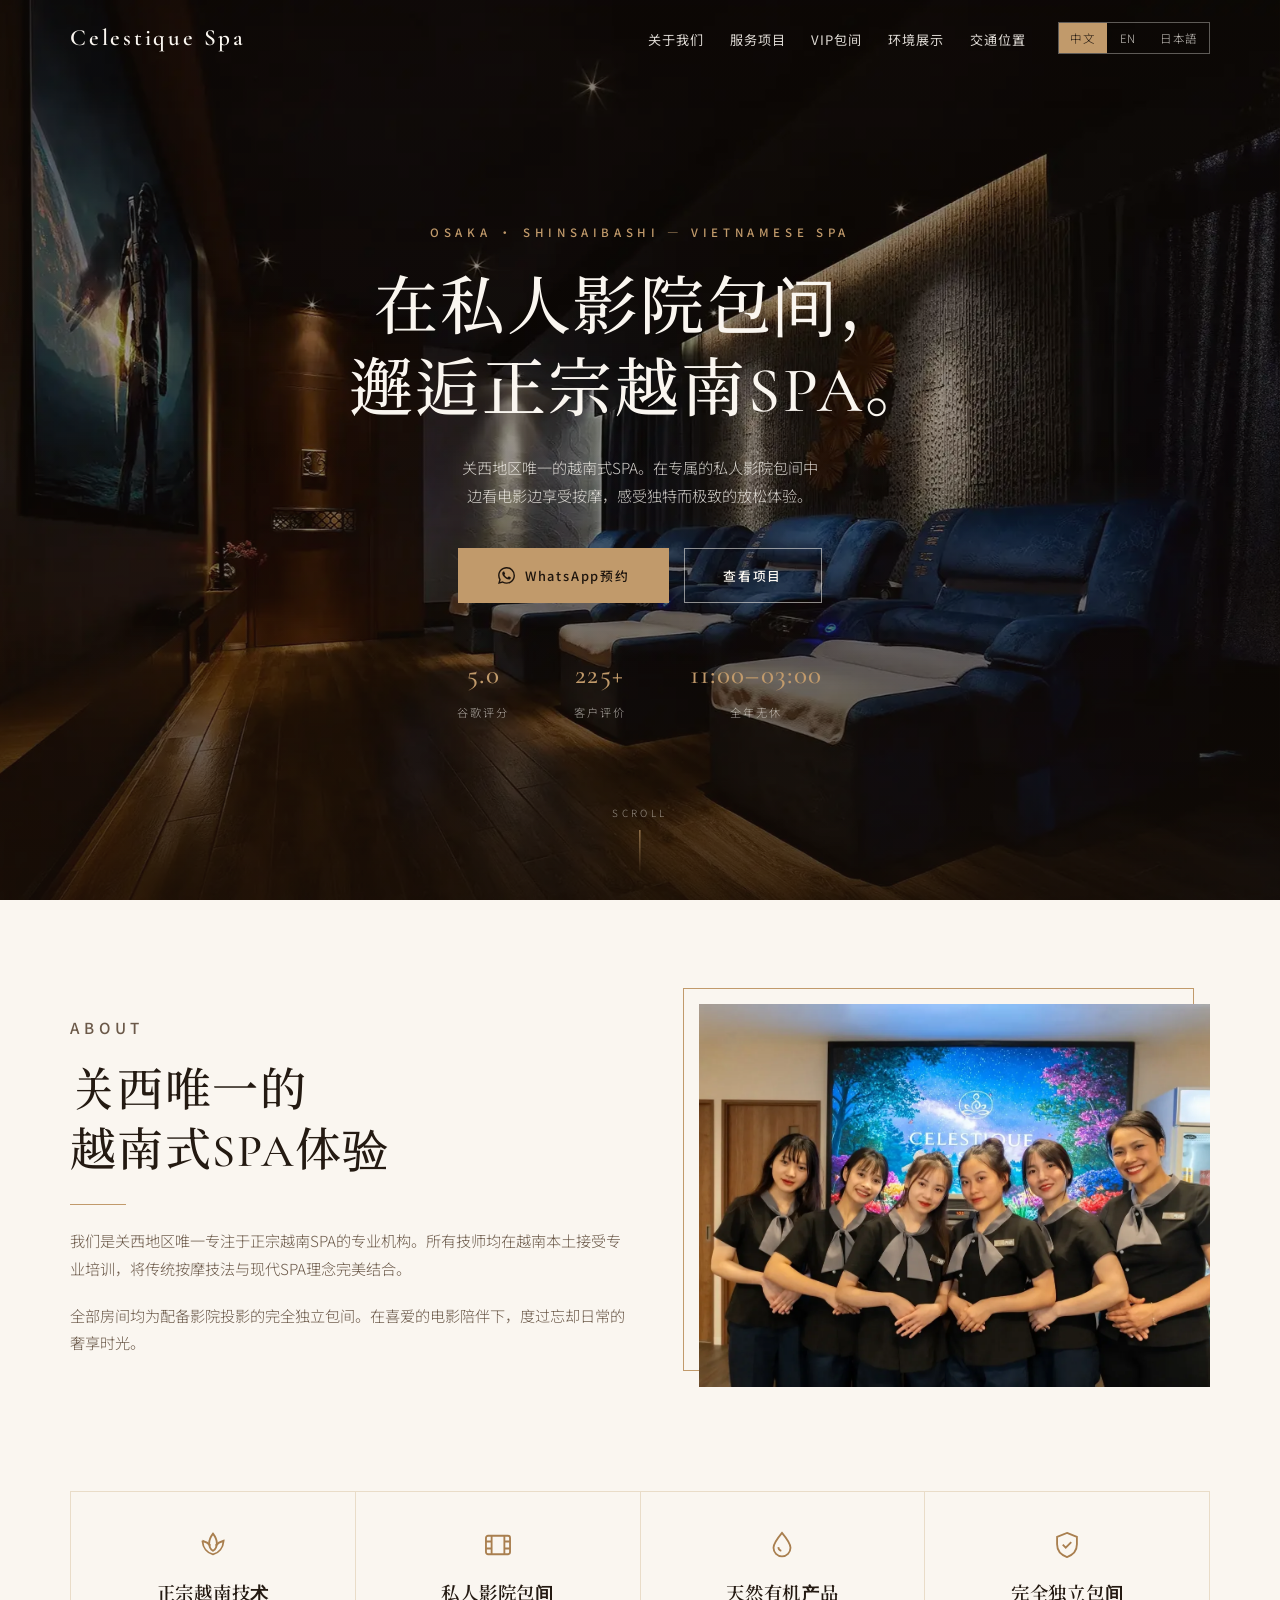
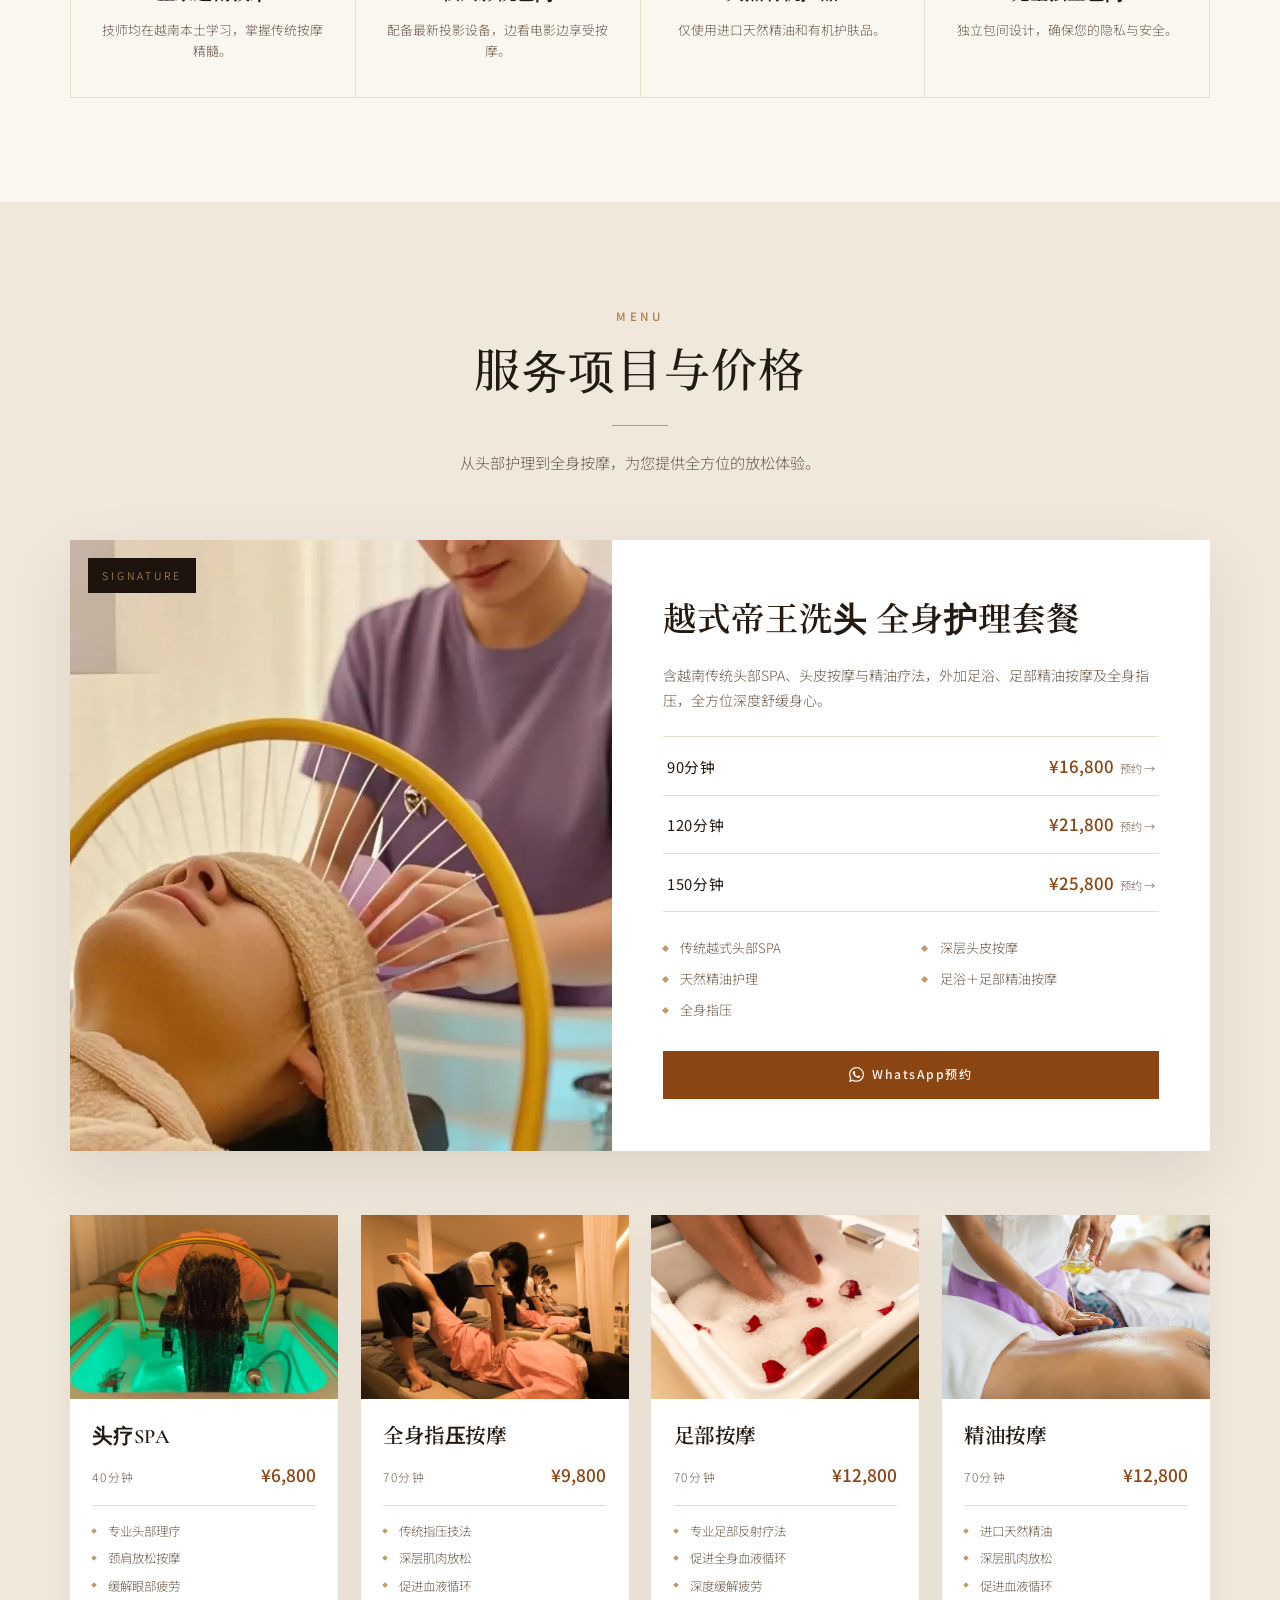
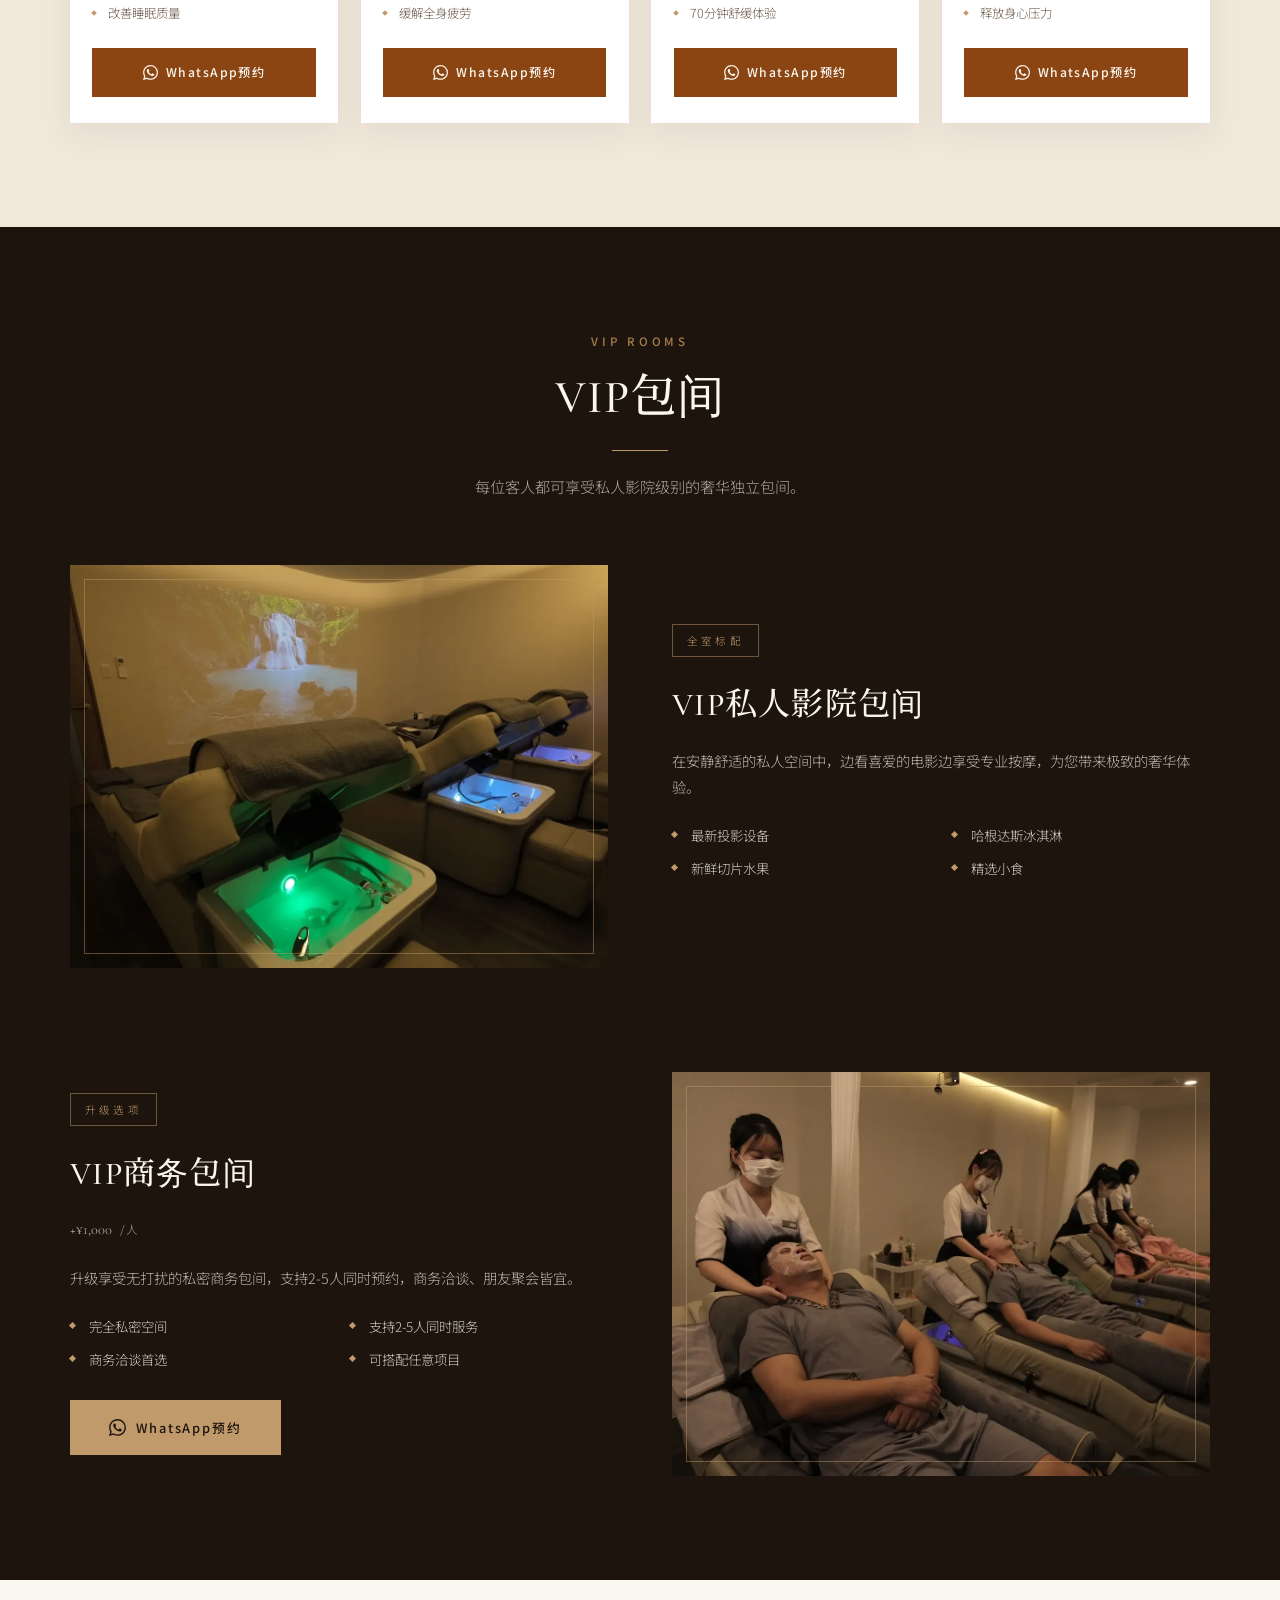
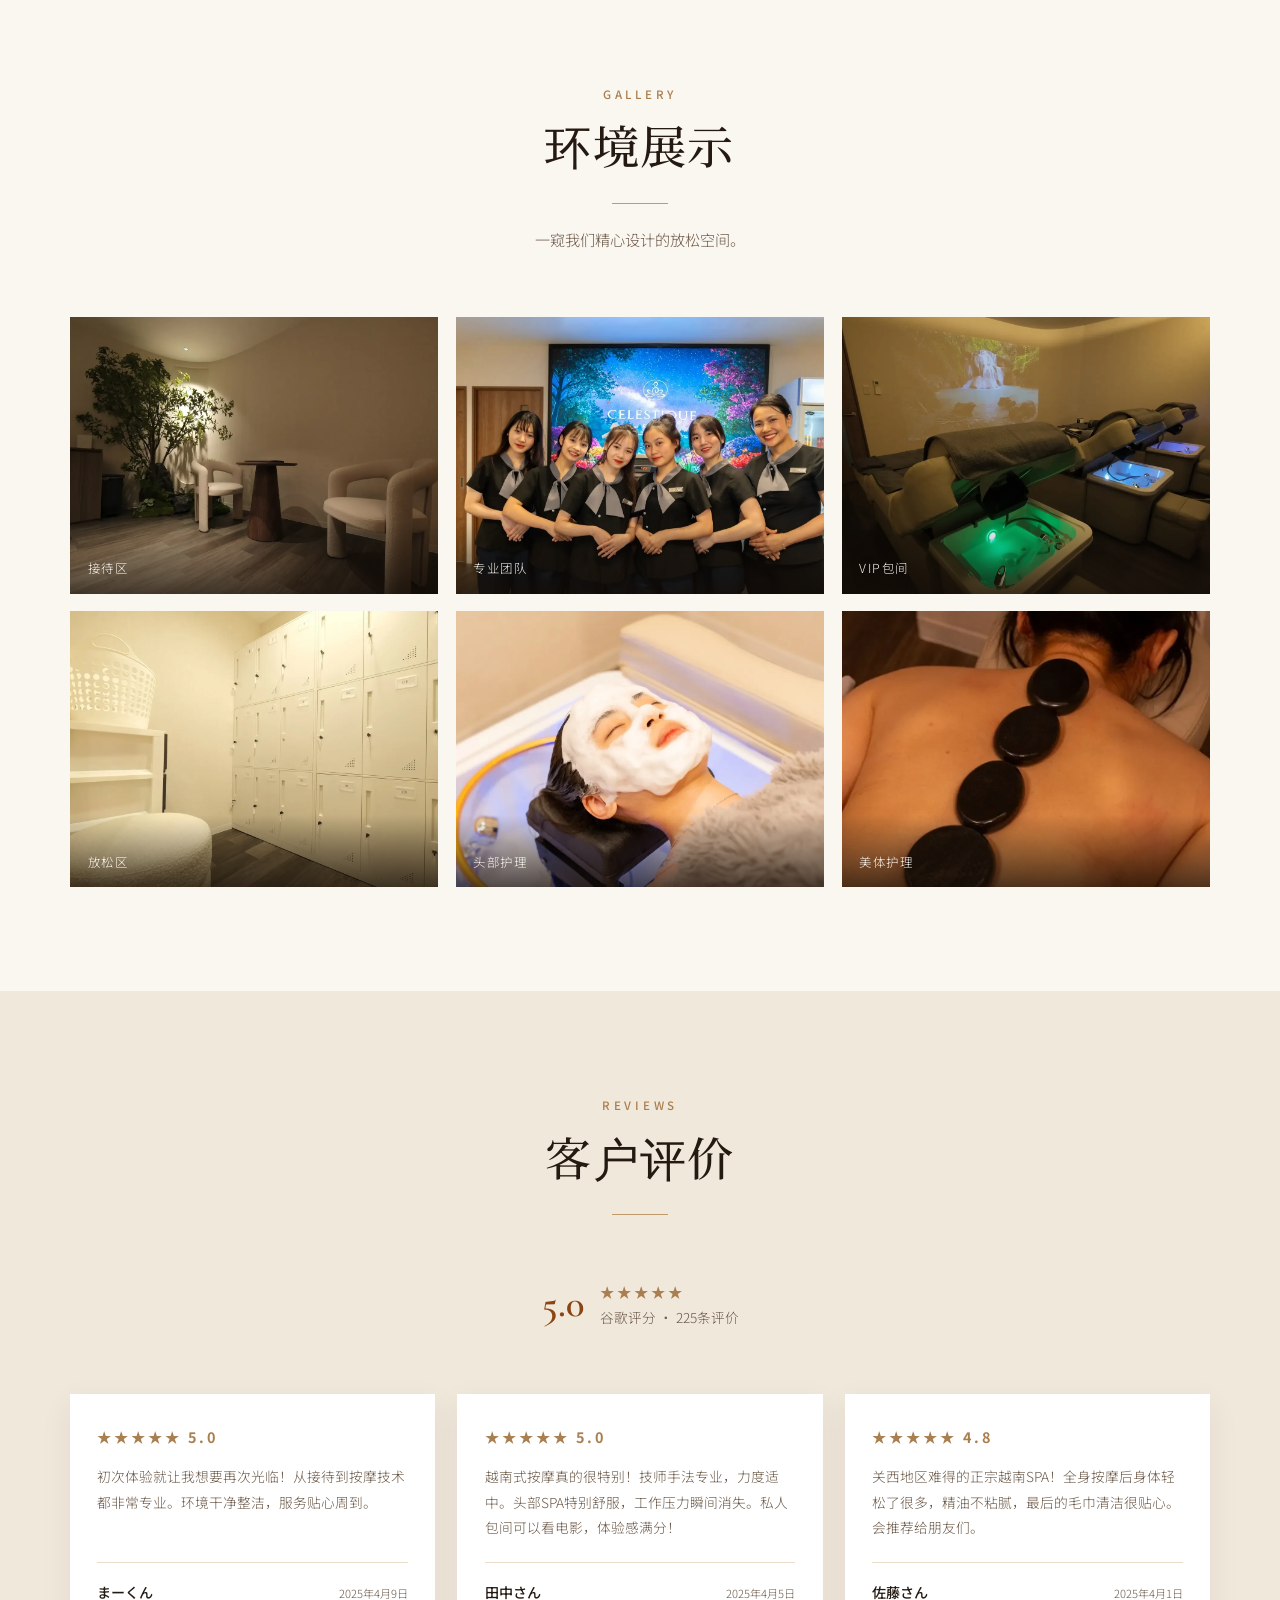
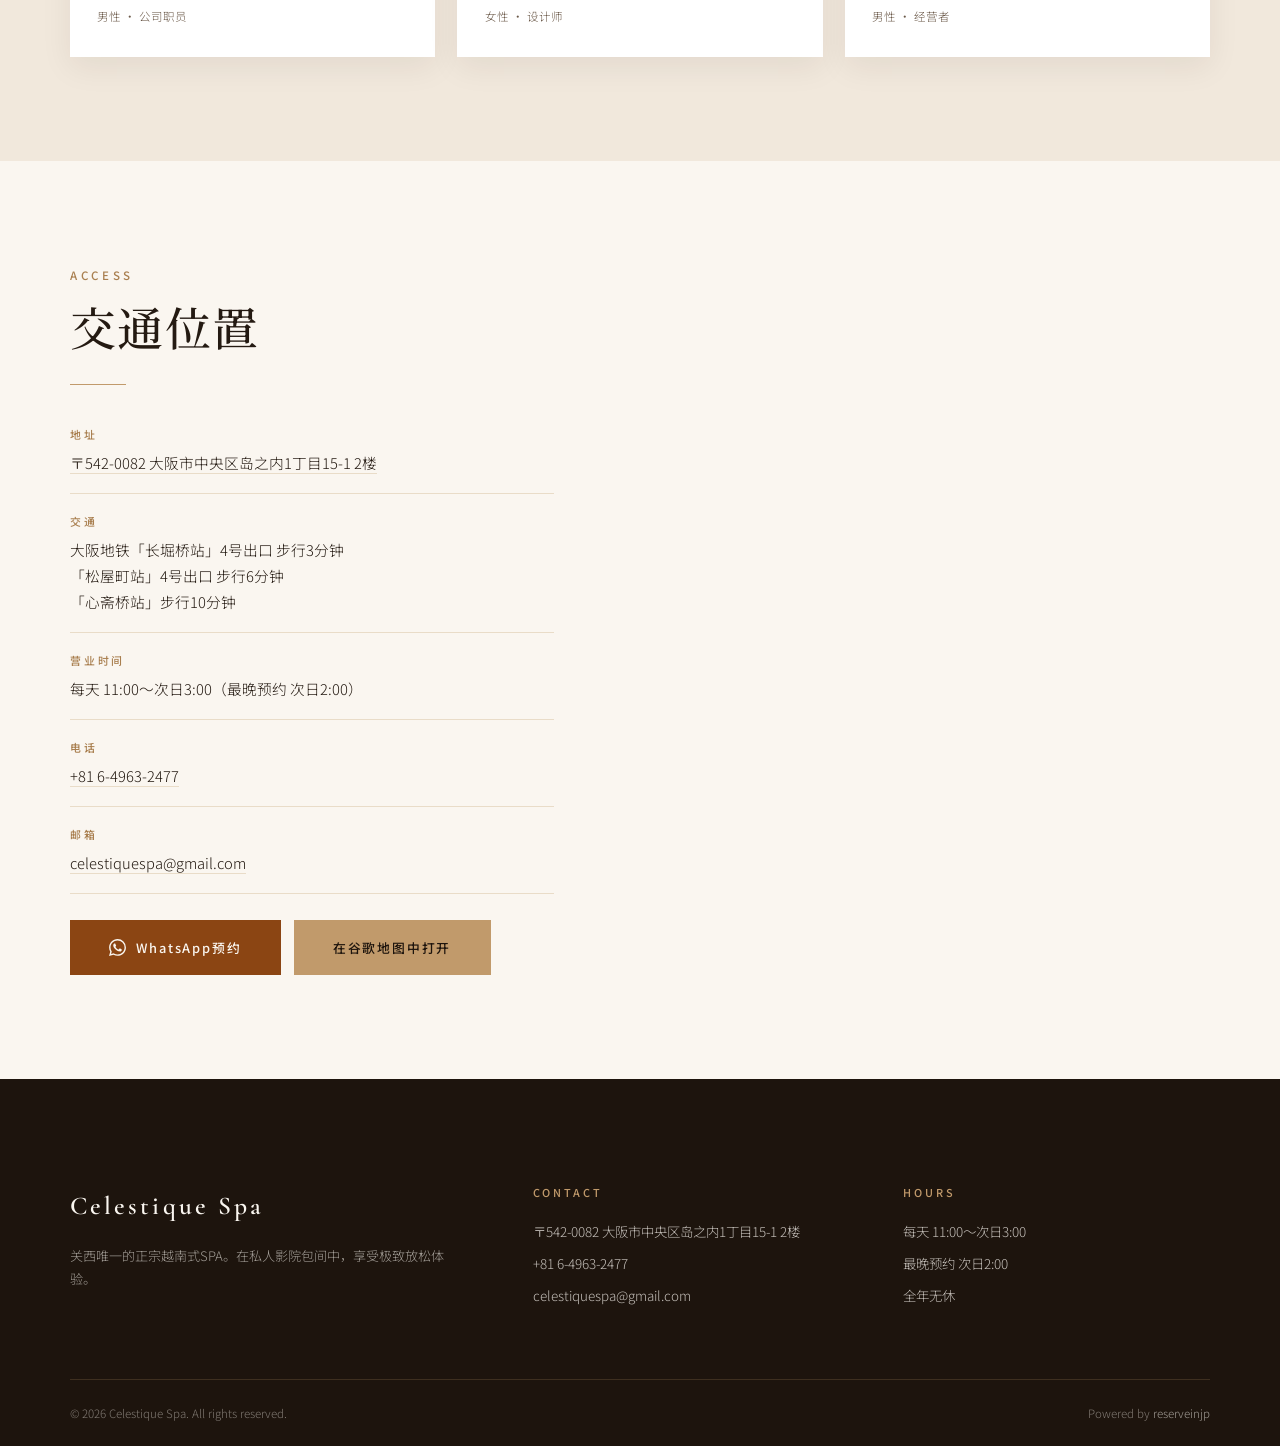
==== cn/index.html @ 5b762992 "Remove floating booking button from language pages Co-Authored-By: Claude Opus 4.8 <noreply@anthropi" ====
<!DOCTYPE html>
<html lang="zh-CN">
<head>
  <meta charset="UTF-8">
  <meta name="viewport" content="width=device-width, initial-scale=1.0">
  <meta name="description" content="关西地区唯一的正宗越南式SPA。在私人影院包间边看电影边享受按摩，长堀桥站步行3分钟。每天11:00〜次日3:00营业。">
  <title>Celestique Spa｜关西唯一越南式SPA · 大阪私人影院包间</title>
  <link rel="preconnect" href="https://fonts.googleapis.com">
  <link rel="preconnect" href="https://fonts.gstatic.com" crossorigin>
  <link href="https://fonts.googleapis.com/css2?family=Cormorant+Garamond:wght@400;500;600&family=Noto+Serif+JP:wght@400;500;600&family=Noto+Serif+SC:wght@400;500;600&family=Noto+Sans+JP:wght@300;400;500&family=Noto+Sans+SC:wght@300;400;500&display=swap" rel="stylesheet">
  <link rel="stylesheet" href="../styles.css">
</head>
<body>
  <header class="header" id="header">
    <nav class="nav container">
      <a href="../landing.html" class="logo">
        <span class="logo-en">Celestique Spa</span>
      </a>
      <button class="nav-toggle" aria-label="Menu" aria-expanded="false">
        <span></span>
        <span></span>
      </button>
      <div class="nav-menu">
        <ul class="nav-links">
          <li><a href="#about">关于我们</a></li>
          <li><a href="#menu">服务项目</a></li>
          <li><a href="#vip">VIP包间</a></li>
          <li><a href="#gallery">环境展示</a></li>
          <li><a href="#access">交通位置</a></li>
        </ul>
        <div class="lang-switch">
          <a href="../cn/index.html" class="active">中文</a>
          <a href="../en/index.html">EN</a>
          <a href="../jp/index.html">日本語</a>
        </div>
      </div>
    </nav>
  </header>

  <main>
    <section class="hero">
      <div class="hero-bg" style="background-image: url(../assets/images/hero.webp);"></div>
      <div class="hero-content">
        <p class="hero-eyebrow">Osaka · Shinsaibashi — Vietnamese Spa</p>
        <h1>在私人影院包间，<br>邂逅正宗越南SPA。</h1>
        <p class="hero-sub">关西地区唯一的越南式SPA。在专属的私人影院包间中边看电影边享受按摩，感受独特而极致的放松体验。</p>
        <div class="hero-cta">
          <a href="../booking.html" class="btn btn-gold"><svg viewBox="0 0 24 24" xmlns="http://www.w3.org/2000/svg"><path d="M17.472 14.382c-.297-.149-1.758-.867-2.03-.967-.273-.099-.471-.148-.67.15-.197.297-.767.966-.94 1.164-.173.199-.347.223-.644.075-.297-.15-1.255-.463-2.39-1.475-.884-.788-1.48-1.761-1.653-2.059-.173-.297-.018-.458.13-.606.134-.133.298-.347.446-.52.149-.174.198-.298.298-.497.099-.198.05-.371-.025-.52-.075-.149-.669-1.612-.916-2.207-.242-.579-.487-.5-.669-.51-.173-.008-.371-.01-.57-.01-.198 0-.52.074-.792.372-.272.297-1.04 1.016-1.04 2.479 0 1.462 1.065 2.875 1.213 3.074.149.198 2.096 3.2 5.077 4.487.709.306 1.262.489 1.694.625.712.227 1.36.195 1.871.118.571-.085 1.758-.719 2.006-1.413.248-.694.248-1.289.173-1.413-.074-.124-.272-.198-.57-.347m-5.421 7.403h-.004a9.87 9.87 0 01-5.031-1.378l-.361-.214-3.741.982.998-3.648-.235-.374a9.86 9.86 0 01-1.51-5.26c.001-5.45 4.436-9.884 9.888-9.884 2.64 0 5.122 1.03 6.988 2.898a9.825 9.825 0 012.893 6.994c-.003 5.45-4.437 9.884-9.885 9.884m8.413-18.297A11.815 11.815 0 0012.05 0C5.495 0 .16 5.335.157 11.892c0 2.096.547 4.142 1.588 5.945L.057 24l6.305-1.654a11.882 11.882 0 005.683 1.448h.005c6.554 0 11.89-5.335 11.893-11.893a11.821 11.821 0 00-3.48-8.413Z"/></svg> WhatsApp预约</a>
          <a href="#menu" class="btn btn-ghost">查看项目</a>
        </div>
        <div class="hero-stats">
          <div class="hero-stat"><strong>5.0</strong><span>谷歌评分</span></div>
          <div class="hero-stat"><strong>225+</strong><span>客户评价</span></div>
          <div class="hero-stat"><strong>11:00–03:00</strong><span>全年无休</span></div>
        </div>
      </div>
      <div class="hero-scroll"><span>Scroll</span><div class="line"></div></div>
    </section>

    <section class="section" id="about">
      <div class="container">
        <div class="about-grid">
          <div class="about-text">
            <p class="eyebrow">About</p>
            <h2 class="section-title">关西唯一的<br>越南式SPA体验</h2>
            <div class="gold-rule"></div>
            <p>我们是关西地区唯一专注于正宗越南SPA的专业机构。所有技师均在越南本土接受专业培训，将传统按摩技法与现代SPA理念完美结合。</p>
            <p>全部房间均为配备影院投影的完全独立包间。在喜爱的电影陪伴下，度过忘却日常的奢享时光。</p>
          </div>
          <div class="about-media">
            <img src="../assets/images/about-team.webp" alt="Celestique Spa 专业团队" loading="lazy">
          </div>
        </div>
        <div class="features">
        <div class="feature">
          <svg viewBox="0 0 24 24"><path d="M12 4c-1.8 2.4-2.7 4.6-2.7 6.7 0 2.6 1.2 4.5 2.7 5.4 1.5-.9 2.7-2.8 2.7-5.4 0-2.1-.9-4.3-2.7-6.7z"/><path d="M4.5 9c.4 5.1 3.4 8.7 7.5 9.6 4.1-.9 7.1-4.5 7.5-9.6-2.5.7-4.4 1.9-5.6 3.4M10.1 12.4C8.9 10.9 7 9.7 4.5 9"/></svg>
          <h3>正宗越南技术</h3>
          <p>技师均在越南本土学习，掌握传统按摩精髓。</p>
        </div>
        <div class="feature">
          <svg viewBox="0 0 24 24"><rect x="3.5" y="5.5" width="17" height="13" rx="1.5"/><path d="M7.5 5.5v13M16.5 5.5v13M3.5 9.5h4M3.5 14.5h4M16.5 9.5h4M16.5 14.5h4"/></svg>
          <h3>私人影院包间</h3>
          <p>配备最新投影设备，边看电影边享受按摩。</p>
        </div>
        <div class="feature">
          <svg viewBox="0 0 24 24"><path d="M12 3.5c3.5 4.2 6 7.4 6 10.5a6 6 0 0 1-12 0c0-3.1 2.5-6.3 6-10.5z"/><path d="M9.5 13.5a2.6 2.6 0 0 0 2 2.6"/></svg>
          <h3>天然有机产品</h3>
          <p>仅使用进口天然精油和有机护肤品。</p>
        </div>
        <div class="feature">
          <svg viewBox="0 0 24 24"><path d="M12 3.5l7 2.8v5.2c0 4.4-3 7.6-7 9-4-1.4-7-4.6-7-9V6.3l7-2.8z"/><path d="M9 11.8l2.1 2.1 3.9-4"/></svg>
          <h3>完全独立包间</h3>
          <p>独立包间设计，确保您的隐私与安全。</p>
        </div>
        </div>
      </div>
    </section>

    <section class="section section-alt" id="menu">
      <div class="container">
        <header class="section-head center">
          <p class="eyebrow">Menu</p>
          <h2 class="section-title">服务项目与价格</h2>
          <div class="gold-rule"></div>
          <p class="section-lead">从头部护理到全身按摩，为您提供全方位的放松体验。</p>
        </header>

        <article class="signature">
          <div class="signature-media">
            <img src="../assets/images/signature-headspa.webp" alt="Celestique Spa 越式帝王洗头 全身护理套餐" loading="lazy">
            <span class="signature-badge">Signature</span>
          </div>
          <div class="signature-body">
            <h3>越式帝王洗头 全身护理套餐</h3>
            <p>含越南传统头部SPA、头皮按摩与精油疗法，外加足浴、足部精油按摩及全身指压，全方位深度舒缓身心。</p>
            <div class="price-rows">
            <a class="price-row" href="../booking.html?service=Royal%20Head%20Spa%20Course%2090%20min">
              <span class="duration">90分钟</span>
              <span class="amount">¥16,800<small>预约 →</small></span>
            </a>
            <a class="price-row" href="../booking.html?service=Royal%20Head%20Spa%20Course%20120%20min">
              <span class="duration">120分钟</span>
              <span class="amount">¥21,800<small>预约 →</small></span>
            </a>
            <a class="price-row" href="../booking.html?service=Royal%20Head%20Spa%20Course%20150%20min">
              <span class="duration">150分钟</span>
              <span class="amount">¥25,800<small>预约 →</small></span>
            </a>
            </div>
            <ul class="includes">
              <li>传统越式头部SPA</li>
              <li>深层头皮按摩</li>
              <li>天然精油护理</li>
              <li>足浴＋足部精油按摩</li>
              <li>全身指压</li>
            </ul>
            <a class="btn-book" href="../booking.html?service=Royal%20Head%20Spa%20Course%2090%20min"><svg viewBox="0 0 24 24" xmlns="http://www.w3.org/2000/svg"><path d="M17.472 14.382c-.297-.149-1.758-.867-2.03-.967-.273-.099-.471-.148-.67.15-.197.297-.767.966-.94 1.164-.173.199-.347.223-.644.075-.297-.15-1.255-.463-2.39-1.475-.884-.788-1.48-1.761-1.653-2.059-.173-.297-.018-.458.13-.606.134-.133.298-.347.446-.52.149-.174.198-.298.298-.497.099-.198.05-.371-.025-.52-.075-.149-.669-1.612-.916-2.207-.242-.579-.487-.5-.669-.51-.173-.008-.371-.01-.57-.01-.198 0-.52.074-.792.372-.272.297-1.04 1.016-1.04 2.479 0 1.462 1.065 2.875 1.213 3.074.149.198 2.096 3.2 5.077 4.487.709.306 1.262.489 1.694.625.712.227 1.36.195 1.871.118.571-.085 1.758-.719 2.006-1.413.248-.694.248-1.289.173-1.413-.074-.124-.272-.198-.57-.347m-5.421 7.403h-.004a9.87 9.87 0 01-5.031-1.378l-.361-.214-3.741.982.998-3.648-.235-.374a9.86 9.86 0 01-1.51-5.26c.001-5.45 4.436-9.884 9.888-9.884 2.64 0 5.122 1.03 6.988 2.898a9.825 9.825 0 012.893 6.994c-.003 5.45-4.437 9.884-9.885 9.884m8.413-18.297A11.815 11.815 0 0012.05 0C5.495 0 .16 5.335.157 11.892c0 2.096.547 4.142 1.588 5.945L.057 24l6.305-1.654a11.882 11.882 0 005.683 1.448h.005c6.554 0 11.89-5.335 11.893-11.893a11.821 11.821 0 00-3.48-8.413Z"/></svg> WhatsApp预约</a>
          </div>
        </article>

        <div class="menu-grid">
        <article class="menu-card">
          <div class="menu-card-media"><img src="../assets/images/svc-headspa.webp" alt="Celestique Spa 头疗SPA" loading="lazy"></div>
          <div class="menu-card-body">
            <h3>头疗SPA</h3>
            <div class="menu-meta"><span class="duration">40分钟</span><span class="amount">¥6,800</span></div>
            <ul class="menu-points">
              <li>专业头部理疗</li>
              <li>颈肩放松按摩</li>
              <li>缓解眼部疲劳</li>
              <li>改善睡眠质量</li>
            </ul>
            <a class="btn-book" href="../booking.html?service=Head%20Spa%2040%20min"><svg viewBox="0 0 24 24" xmlns="http://www.w3.org/2000/svg"><path d="M17.472 14.382c-.297-.149-1.758-.867-2.03-.967-.273-.099-.471-.148-.67.15-.197.297-.767.966-.94 1.164-.173.199-.347.223-.644.075-.297-.15-1.255-.463-2.39-1.475-.884-.788-1.48-1.761-1.653-2.059-.173-.297-.018-.458.13-.606.134-.133.298-.347.446-.52.149-.174.198-.298.298-.497.099-.198.05-.371-.025-.52-.075-.149-.669-1.612-.916-2.207-.242-.579-.487-.5-.669-.51-.173-.008-.371-.01-.57-.01-.198 0-.52.074-.792.372-.272.297-1.04 1.016-1.04 2.479 0 1.462 1.065 2.875 1.213 3.074.149.198 2.096 3.2 5.077 4.487.709.306 1.262.489 1.694.625.712.227 1.36.195 1.871.118.571-.085 1.758-.719 2.006-1.413.248-.694.248-1.289.173-1.413-.074-.124-.272-.198-.57-.347m-5.421 7.403h-.004a9.87 9.87 0 01-5.031-1.378l-.361-.214-3.741.982.998-3.648-.235-.374a9.86 9.86 0 01-1.51-5.26c.001-5.45 4.436-9.884 9.888-9.884 2.64 0 5.122 1.03 6.988 2.898a9.825 9.825 0 012.893 6.994c-.003 5.45-4.437 9.884-9.885 9.884m8.413-18.297A11.815 11.815 0 0012.05 0C5.495 0 .16 5.335.157 11.892c0 2.096.547 4.142 1.588 5.945L.057 24l6.305-1.654a11.882 11.882 0 005.683 1.448h.005c6.554 0 11.89-5.335 11.893-11.893a11.821 11.821 0 00-3.48-8.413Z"/></svg> WhatsApp预约</a>
          </div>
        </article>
        <article class="menu-card">
          <div class="menu-card-media"><img src="../assets/images/svc-shiatsu.webp" alt="Celestique Spa 全身指压按摩" loading="lazy"></div>
          <div class="menu-card-body">
            <h3>全身指压按摩</h3>
            <div class="menu-meta"><span class="duration">70分钟</span><span class="amount">¥9,800</span></div>
            <ul class="menu-points">
              <li>传统指压技法</li>
              <li>深层肌肉放松</li>
              <li>促进血液循环</li>
              <li>缓解全身疲劳</li>
            </ul>
            <a class="btn-book" href="../booking.html?service=Full%20Body%20Shiatsu%2070%20min"><svg viewBox="0 0 24 24" xmlns="http://www.w3.org/2000/svg"><path d="M17.472 14.382c-.297-.149-1.758-.867-2.03-.967-.273-.099-.471-.148-.67.15-.197.297-.767.966-.94 1.164-.173.199-.347.223-.644.075-.297-.15-1.255-.463-2.39-1.475-.884-.788-1.48-1.761-1.653-2.059-.173-.297-.018-.458.13-.606.134-.133.298-.347.446-.52.149-.174.198-.298.298-.497.099-.198.05-.371-.025-.52-.075-.149-.669-1.612-.916-2.207-.242-.579-.487-.5-.669-.51-.173-.008-.371-.01-.57-.01-.198 0-.52.074-.792.372-.272.297-1.04 1.016-1.04 2.479 0 1.462 1.065 2.875 1.213 3.074.149.198 2.096 3.2 5.077 4.487.709.306 1.262.489 1.694.625.712.227 1.36.195 1.871.118.571-.085 1.758-.719 2.006-1.413.248-.694.248-1.289.173-1.413-.074-.124-.272-.198-.57-.347m-5.421 7.403h-.004a9.87 9.87 0 01-5.031-1.378l-.361-.214-3.741.982.998-3.648-.235-.374a9.86 9.86 0 01-1.51-5.26c.001-5.45 4.436-9.884 9.888-9.884 2.64 0 5.122 1.03 6.988 2.898a9.825 9.825 0 012.893 6.994c-.003 5.45-4.437 9.884-9.885 9.884m8.413-18.297A11.815 11.815 0 0012.05 0C5.495 0 .16 5.335.157 11.892c0 2.096.547 4.142 1.588 5.945L.057 24l6.305-1.654a11.882 11.882 0 005.683 1.448h.005c6.554 0 11.89-5.335 11.893-11.893a11.821 11.821 0 00-3.48-8.413Z"/></svg> WhatsApp预约</a>
          </div>
        </article>
        <article class="menu-card">
          <div class="menu-card-media"><img src="../assets/images/svc-foot.webp" alt="Celestique Spa 足部按摩" loading="lazy"></div>
          <div class="menu-card-body">
            <h3>足部按摩</h3>
            <div class="menu-meta"><span class="duration">70分钟</span><span class="amount">¥12,800</span></div>
            <ul class="menu-points">
              <li>专业足部反射疗法</li>
              <li>促进全身血液循环</li>
              <li>深度缓解疲劳</li>
              <li>70分钟舒缓体验</li>
            </ul>
            <a class="btn-book" href="../booking.html?service=Foot%20Massage%2070%20min"><svg viewBox="0 0 24 24" xmlns="http://www.w3.org/2000/svg"><path d="M17.472 14.382c-.297-.149-1.758-.867-2.03-.967-.273-.099-.471-.148-.67.15-.197.297-.767.966-.94 1.164-.173.199-.347.223-.644.075-.297-.15-1.255-.463-2.39-1.475-.884-.788-1.48-1.761-1.653-2.059-.173-.297-.018-.458.13-.606.134-.133.298-.347.446-.52.149-.174.198-.298.298-.497.099-.198.05-.371-.025-.52-.075-.149-.669-1.612-.916-2.207-.242-.579-.487-.5-.669-.51-.173-.008-.371-.01-.57-.01-.198 0-.52.074-.792.372-.272.297-1.04 1.016-1.04 2.479 0 1.462 1.065 2.875 1.213 3.074.149.198 2.096 3.2 5.077 4.487.709.306 1.262.489 1.694.625.712.227 1.36.195 1.871.118.571-.085 1.758-.719 2.006-1.413.248-.694.248-1.289.173-1.413-.074-.124-.272-.198-.57-.347m-5.421 7.403h-.004a9.87 9.87 0 01-5.031-1.378l-.361-.214-3.741.982.998-3.648-.235-.374a9.86 9.86 0 01-1.51-5.26c.001-5.45 4.436-9.884 9.888-9.884 2.64 0 5.122 1.03 6.988 2.898a9.825 9.825 0 012.893 6.994c-.003 5.45-4.437 9.884-9.885 9.884m8.413-18.297A11.815 11.815 0 0012.05 0C5.495 0 .16 5.335.157 11.892c0 2.096.547 4.142 1.588 5.945L.057 24l6.305-1.654a11.882 11.882 0 005.683 1.448h.005c6.554 0 11.89-5.335 11.893-11.893a11.821 11.821 0 00-3.48-8.413Z"/></svg> WhatsApp预约</a>
          </div>
        </article>
        <article class="menu-card">
          <div class="menu-card-media"><img src="../assets/images/svc-oil.webp" alt="Celestique Spa 精油按摩" loading="lazy"></div>
          <div class="menu-card-body">
            <h3>精油按摩</h3>
            <div class="menu-meta"><span class="duration">70分钟</span><span class="amount">¥12,800</span></div>
            <ul class="menu-points">
              <li>进口天然精油</li>
              <li>深层肌肉放松</li>
              <li>促进血液循环</li>
              <li>释放身心压力</li>
            </ul>
            <a class="btn-book" href="../booking.html?service=Aroma%20Oil%20Massage%2070%20min"><svg viewBox="0 0 24 24" xmlns="http://www.w3.org/2000/svg"><path d="M17.472 14.382c-.297-.149-1.758-.867-2.03-.967-.273-.099-.471-.148-.67.15-.197.297-.767.966-.94 1.164-.173.199-.347.223-.644.075-.297-.15-1.255-.463-2.39-1.475-.884-.788-1.48-1.761-1.653-2.059-.173-.297-.018-.458.13-.606.134-.133.298-.347.446-.52.149-.174.198-.298.298-.497.099-.198.05-.371-.025-.52-.075-.149-.669-1.612-.916-2.207-.242-.579-.487-.5-.669-.51-.173-.008-.371-.01-.57-.01-.198 0-.52.074-.792.372-.272.297-1.04 1.016-1.04 2.479 0 1.462 1.065 2.875 1.213 3.074.149.198 2.096 3.2 5.077 4.487.709.306 1.262.489 1.694.625.712.227 1.36.195 1.871.118.571-.085 1.758-.719 2.006-1.413.248-.694.248-1.289.173-1.413-.074-.124-.272-.198-.57-.347m-5.421 7.403h-.004a9.87 9.87 0 01-5.031-1.378l-.361-.214-3.741.982.998-3.648-.235-.374a9.86 9.86 0 01-1.51-5.26c.001-5.45 4.436-9.884 9.888-9.884 2.64 0 5.122 1.03 6.988 2.898a9.825 9.825 0 012.893 6.994c-.003 5.45-4.437 9.884-9.885 9.884m8.413-18.297A11.815 11.815 0 0012.05 0C5.495 0 .16 5.335.157 11.892c0 2.096.547 4.142 1.588 5.945L.057 24l6.305-1.654a11.882 11.882 0 005.683 1.448h.005c6.554 0 11.89-5.335 11.893-11.893a11.821 11.821 0 00-3.48-8.413Z"/></svg> WhatsApp预约</a>
          </div>
        </article>
        </div>
      </div>
    </section>

    <section class="section vip" id="vip">
      <div class="container">
        <header class="section-head center">
          <p class="eyebrow">VIP Rooms</p>
          <h2 class="section-title">VIP包间</h2>
          <div class="gold-rule"></div>
          <p class="section-lead">每位客人都可享受私人影院级别的奢华独立包间。</p>
        </header>

        <div class="vip-block">
          <div class="vip-media">
            <img src="../assets/images/vip-cinema.webp" alt="VIP私人影院包间" loading="lazy">
          </div>
          <div class="vip-body">
            <span class="vip-tag">全室标配</span>
            <h3>VIP私人影院包间</h3>
            <p>在安静舒适的私人空间中，边看喜爱的电影边享受专业按摩，为您带来极致的奢华体验。</p>
            <ul class="vip-list">
              <li>最新投影设备</li>
              <li>哈根达斯冰淇淋</li>
              <li>新鲜切片水果</li>
              <li>精选小食</li>
            </ul>
          </div>
        </div>

        <div class="vip-block reverse">
          <div class="vip-media">
            <img src="../assets/images/vip-business.webp" alt="VIP商务包间" loading="lazy">
          </div>
          <div class="vip-body">
            <span class="vip-tag">升级选项</span>
            <h3>VIP商务包间</h3>
            <p class="vip-price">+¥1,000<small>/人</small></p>
            <p>升级享受无打扰的私密商务包间，支持2-5人同时预约，商务洽谈、朋友聚会皆宜。</p>
            <ul class="vip-list">
              <li>完全私密空间</li>
              <li>支持2-5人同时服务</li>
              <li>商务洽谈首选</li>
              <li>可搭配任意项目</li>
            </ul>
            <a href="../booking.html" class="btn btn-gold"><svg viewBox="0 0 24 24" xmlns="http://www.w3.org/2000/svg"><path d="M17.472 14.382c-.297-.149-1.758-.867-2.03-.967-.273-.099-.471-.148-.67.15-.197.297-.767.966-.94 1.164-.173.199-.347.223-.644.075-.297-.15-1.255-.463-2.39-1.475-.884-.788-1.48-1.761-1.653-2.059-.173-.297-.018-.458.13-.606.134-.133.298-.347.446-.52.149-.174.198-.298.298-.497.099-.198.05-.371-.025-.52-.075-.149-.669-1.612-.916-2.207-.242-.579-.487-.5-.669-.51-.173-.008-.371-.01-.57-.01-.198 0-.52.074-.792.372-.272.297-1.04 1.016-1.04 2.479 0 1.462 1.065 2.875 1.213 3.074.149.198 2.096 3.2 5.077 4.487.709.306 1.262.489 1.694.625.712.227 1.36.195 1.871.118.571-.085 1.758-.719 2.006-1.413.248-.694.248-1.289.173-1.413-.074-.124-.272-.198-.57-.347m-5.421 7.403h-.004a9.87 9.87 0 01-5.031-1.378l-.361-.214-3.741.982.998-3.648-.235-.374a9.86 9.86 0 01-1.51-5.26c.001-5.45 4.436-9.884 9.888-9.884 2.64 0 5.122 1.03 6.988 2.898a9.825 9.825 0 012.893 6.994c-.003 5.45-4.437 9.884-9.885 9.884m8.413-18.297A11.815 11.815 0 0012.05 0C5.495 0 .16 5.335.157 11.892c0 2.096.547 4.142 1.588 5.945L.057 24l6.305-1.654a11.882 11.882 0 005.683 1.448h.005c6.554 0 11.89-5.335 11.893-11.893a11.821 11.821 0 00-3.48-8.413Z"/></svg> WhatsApp预约</a>
          </div>
        </div>
      </div>
    </section>

    <section class="section" id="gallery">
      <div class="container">
        <header class="section-head center">
          <p class="eyebrow">Gallery</p>
          <h2 class="section-title">环境展示</h2>
          <div class="gold-rule"></div>
          <p class="section-lead">一窥我们精心设计的放松空间。</p>
        </header>
        <div class="gallery-grid">
        <figure class="gallery-item">
          <img src="../assets/images/gallery-01.webp" alt="Celestique Spa 接待区" loading="lazy">
          <figcaption>接待区</figcaption>
        </figure>
        <figure class="gallery-item">
          <img src="../assets/images/gallery-02.webp" alt="Celestique Spa 专业团队" loading="lazy">
          <figcaption>专业团队</figcaption>
        </figure>
        <figure class="gallery-item">
          <img src="../assets/images/gallery-03.webp" alt="Celestique Spa VIP包间" loading="lazy">
          <figcaption>VIP包间</figcaption>
        </figure>
        <figure class="gallery-item">
          <img src="../assets/images/gallery-04.webp" alt="Celestique Spa 放松区" loading="lazy">
          <figcaption>放松区</figcaption>
        </figure>
        <figure class="gallery-item">
          <img src="../assets/images/gallery-05.webp" alt="Celestique Spa 头部护理" loading="lazy">
          <figcaption>头部护理</figcaption>
        </figure>
        <figure class="gallery-item">
          <img src="../assets/images/gallery-06.webp" alt="Celestique Spa 美体护理" loading="lazy">
          <figcaption>美体护理</figcaption>
        </figure>
        </div>
      </div>
    </section>

    <section class="section section-alt" id="reviews">
      <div class="container">
        <header class="section-head center">
          <p class="eyebrow">Reviews</p>
          <h2 class="section-title">客户评价</h2>
          <div class="gold-rule"></div>
        </header>
        <div class="rating-banner">
          <strong>5.0</strong>
          <div>
            <div class="stars">★★★★★</div>
            <span>谷歌评分 · 225条评价</span>
          </div>
        </div>
        <div class="review-grid">
        <article class="review-card">
          <div class="stars">★★★★★ <strong>5.0</strong></div>
          <blockquote>初次体验就让我想要再次光临！从接待到按摩技术都非常专业。环境干净整洁，服务贴心周到。</blockquote>
          <div class="review-who">
            <div><strong>まーくん</strong><span>男性 · 公司职员</span></div>
            <time>2025年4月9日</time>
          </div>
        </article>
        <article class="review-card">
          <div class="stars">★★★★★ <strong>5.0</strong></div>
          <blockquote>越南式按摩真的很特别！技师手法专业，力度适中。头部SPA特别舒服，工作压力瞬间消失。私人包间可以看电影，体验感满分！</blockquote>
          <div class="review-who">
            <div><strong>田中さん</strong><span>女性 · 设计师</span></div>
            <time>2025年4月5日</time>
          </div>
        </article>
        <article class="review-card">
          <div class="stars">★★★★★ <strong>4.8</strong></div>
          <blockquote>关西地区难得的正宗越南SPA！全身按摩后身体轻松了很多，精油不粘腻，最后的毛巾清洁很贴心。会推荐给朋友们。</blockquote>
          <div class="review-who">
            <div><strong>佐藤さん</strong><span>男性 · 经营者</span></div>
            <time>2025年4月1日</time>
          </div>
        </article>
        </div>
      </div>
    </section>

    <section class="section" id="access">
      <div class="container">
        <div class="access-grid">
          <div>
            <p class="eyebrow">Access</p>
            <h2 class="section-title">交通位置</h2>
            <div class="gold-rule"></div>
            <div class="access-item">
              <h4>地址</h4>
              <p><a href="https://maps.app.goo.gl/tpL7jkPrLn7CtPPL7" target="_blank" rel="noopener noreferrer">〒542-0082 大阪市中央区岛之内1丁目15-1 2楼</a></p>
            </div>
            <div class="access-item">
              <h4>交通</h4>
              <p>大阪地铁「长堀桥站」4号出口 步行3分钟<br>「松屋町站」4号出口 步行6分钟<br>「心斋桥站」步行10分钟</p>
            </div>
            <div class="access-item">
              <h4>营业时间</h4>
              <p>每天 11:00〜次日3:00（最晚预约 次日2:00）</p>
            </div>
            <div class="access-item">
              <h4>电话</h4>
              <p><a href="tel:+81649632477">+81 6-4963-2477</a></p>
            </div>
            <div class="access-item">
              <h4>邮箱</h4>
              <p><a href="mailto:celestiquespa@gmail.com">celestiquespa@gmail.com</a></p>
            </div>
            <div class="access-cta">
              <a href="../booking.html" class="btn btn-dark"><svg viewBox="0 0 24 24" xmlns="http://www.w3.org/2000/svg"><path d="M17.472 14.382c-.297-.149-1.758-.867-2.03-.967-.273-.099-.471-.148-.67.15-.197.297-.767.966-.94 1.164-.173.199-.347.223-.644.075-.297-.15-1.255-.463-2.39-1.475-.884-.788-1.48-1.761-1.653-2.059-.173-.297-.018-.458.13-.606.134-.133.298-.347.446-.52.149-.174.198-.298.298-.497.099-.198.05-.371-.025-.52-.075-.149-.669-1.612-.916-2.207-.242-.579-.487-.5-.669-.51-.173-.008-.371-.01-.57-.01-.198 0-.52.074-.792.372-.272.297-1.04 1.016-1.04 2.479 0 1.462 1.065 2.875 1.213 3.074.149.198 2.096 3.2 5.077 4.487.709.306 1.262.489 1.694.625.712.227 1.36.195 1.871.118.571-.085 1.758-.719 2.006-1.413.248-.694.248-1.289.173-1.413-.074-.124-.272-.198-.57-.347m-5.421 7.403h-.004a9.87 9.87 0 01-5.031-1.378l-.361-.214-3.741.982.998-3.648-.235-.374a9.86 9.86 0 01-1.51-5.26c.001-5.45 4.436-9.884 9.888-9.884 2.64 0 5.122 1.03 6.988 2.898a9.825 9.825 0 012.893 6.994c-.003 5.45-4.437 9.884-9.885 9.884m8.413-18.297A11.815 11.815 0 0012.05 0C5.495 0 .16 5.335.157 11.892c0 2.096.547 4.142 1.588 5.945L.057 24l6.305-1.654a11.882 11.882 0 005.683 1.448h.005c6.554 0 11.89-5.335 11.893-11.893a11.821 11.821 0 00-3.48-8.413Z"/></svg> WhatsApp预约</a>
              <a href="https://maps.app.goo.gl/tpL7jkPrLn7CtPPL7" target="_blank" rel="noopener noreferrer" class="btn btn-gold">在谷歌地图中打开</a>
            </div>
          </div>
          <div class="access-map">
            <iframe title="Celestique Spa 地图" src="https://www.google.com/maps/embed?pb=!1m18!1m12!1m3!1d3281.3!2d135.5081792!3d34.6742656!2m3!1f0!2f0!3f0!3m2!1i1024!2i768!4f13.1!3m3!1m2!1s0x6000e79b96d84ff9%3A0xee2f1bea0f9bbe41!2sCelestique+Spa!5e0!3m2!1szh-CN!2sjp!5m2!1szh-CN!2sjp" allowfullscreen loading="lazy" referrerpolicy="no-referrer-when-downgrade"></iframe>
          </div>
        </div>
      </div>
    </section>
  </main>

  <footer class="footer">
    <div class="container">
      <div class="footer-grid">
        <div class="footer-brand">
          <span class="logo-en">Celestique Spa</span>
          <p>关西唯一的正宗越南式SPA。在私人影院包间中，享受极致放松体验。</p>
        </div>
        <div>
          <h4>Contact</h4>
          <ul>
            <li>〒542-0082 大阪市中央区岛之内1丁目15-1 2楼</li>
            <li><a href="tel:+81649632477">+81 6-4963-2477</a></li>
            <li><a href="mailto:celestiquespa@gmail.com">celestiquespa@gmail.com</a></li>
          </ul>
        </div>
        <div>
          <h4>Hours</h4>
          <ul>
            <li>每天 11:00〜次日3:00</li>
            <li>最晚预约 次日2:00</li>
            <li>全年无休</li>
          </ul>
        </div>
      </div>
      <div class="footer-bottom">
        <p>&copy; 2026 Celestique Spa. All rights reserved.</p>
        <p>Powered by <a href="https://reserveinjp.com/" target="_blank" rel="noopener">reserveinjp</a></p>
      </div>
    </div>
  </footer>
  <script src="../script.js"></script>
</body>
</html>
---- styles.css ----
/* ============================================================
   Celestique Spa — premium Vietnamese spa, Osaka
   Palette: espresso / saddle brown / champagne gold / warm cream
   ============================================================ */

* {
  margin: 0;
  padding: 0;
  box-sizing: border-box;
}

:root {
  --ink: #241a12;
  --ink-soft: #6b5949;
  --brand: #8B4513;
  --brand-deep: #6d3410;
  --gold: #c19a6b;
  --gold-deep: #a97f4f;
  --gold-pale: #e9dcc8;
  --cream: #faf6f0;
  --cream-deep: #f1e8dc;
  --dark: #1d140d;
  --dark-2: #2b1e14;
  --white: #ffffff;
  --whatsapp: #1E8E4F;
  --font-display: "Cormorant Garamond", "Noto Serif JP", "Noto Serif SC", serif;
  --font-body: "Noto Sans JP", "Noto Sans SC", sans-serif;
  --header-h: 76px;
  --space-sm: 0.75rem;
  --space-md: 1.25rem;
  --space-lg: 2rem;
  --space-xl: 4rem;
  --space-2xl: 6.5rem;
  --transition: 0.35s ease;
}

:lang(zh-CN) {
  --font-display: "Cormorant Garamond", "Noto Serif SC", "Noto Serif JP", serif;
  --font-body: "Noto Sans SC", "Noto Sans JP", sans-serif;
}

html {
  scroll-behavior: smooth;
  scroll-padding-top: var(--header-h);
}

body {
  font-family: var(--font-body);
  font-weight: 300;
  font-size: 16px;
  line-height: 1.8;
  color: var(--ink);
  background: var(--cream);
  -webkit-font-smoothing: antialiased;
}

img {
  max-width: 100%;
  display: block;
}

a {
  text-decoration: none;
  color: inherit;
}

ul {
  list-style: none;
}

.container {
  width: min(1140px, 100% - 48px);
  margin-inline: auto;
}

.section {
  padding: var(--space-2xl) 0;
}

/* ---- Typography helpers ---- */

.eyebrow {
  font-family: var(--font-body);
  font-size: 0.72rem;
  font-weight: 500;
  letter-spacing: 0.32em;
  text-transform: uppercase;
  color: var(--gold-deep);
  margin-bottom: 1rem;
}

.section-title {
  font-family: var(--font-display);
  font-size: clamp(1.9rem, 3.6vw, 2.9rem);
  font-weight: 500;
  line-height: 1.3;
  letter-spacing: 0.03em;
  text-wrap: balance;
  margin-bottom: 1rem;
}

.section-lead {
  max-width: 640px;
  color: var(--ink-soft);
  font-size: 0.95rem;
  text-wrap: balance;
}

.section-head {
  margin-bottom: var(--space-xl);
}

.section-head.center {
  text-align: center;
}

.section-head.center .section-lead {
  margin-inline: auto;
}

.gold-rule {
  width: 56px;
  height: 1px;
  background: var(--gold);
  margin: 1.4rem 0;
}

.center .gold-rule {
  margin-inline: auto;
}

/* ---- Buttons ---- */

.btn {
  display: inline-flex;
  align-items: center;
  justify-content: center;
  gap: 10px;
  padding: 0.95rem 2.4rem;
  font-family: var(--font-body);
  font-size: 0.8rem;
  font-weight: 500;
  letter-spacing: 0.14em;
  border: 1px solid transparent;
  cursor: pointer;
  transition: all var(--transition);
}

.btn svg {
  width: 17px;
  height: 17px;
  fill: currentColor;
  flex-shrink: 0;
}

.btn-gold {
  background: var(--gold);
  border-color: var(--gold);
  color: var(--dark);
}

.btn-gold:hover {
  background: var(--gold-deep);
  border-color: var(--gold-deep);
  color: var(--white);
  transform: translateY(-2px);
  box-shadow: 0 10px 26px rgba(139, 69, 19, 0.28);
}

.btn-ghost {
  background: transparent;
  border-color: rgba(250, 246, 240, 0.55);
  color: var(--cream);
}

.btn-ghost:hover {
  background: var(--cream);
  border-color: var(--cream);
  color: var(--ink);
  transform: translateY(-2px);
}

.btn-dark {
  background: var(--brand);
  border-color: var(--brand);
  color: var(--cream);
}

.btn-dark:hover {
  background: var(--brand-deep);
  border-color: var(--brand-deep);
  transform: translateY(-2px);
  box-shadow: 0 10px 26px rgba(109, 52, 16, 0.3);
}

/* ---- Header ---- */

.header {
  position: fixed;
  inset: 0 0 auto;
  z-index: 100;
  transition: background var(--transition), box-shadow var(--transition);
}

.header .nav {
  height: var(--header-h);
  display: flex;
  align-items: center;
  justify-content: space-between;
  gap: var(--space-lg);
}

.logo {
  display: flex;
  flex-direction: column;
  line-height: 1.15;
}

.logo-en {
  font-family: var(--font-display);
  font-size: 1.45rem;
  font-weight: 600;
  letter-spacing: 0.12em;
  color: var(--cream);
  transition: color var(--transition);
}

.logo-ja {
  font-size: 0.6rem;
  letter-spacing: 0.42em;
  color: var(--gold);
  text-transform: uppercase;
}

.nav-menu {
  display: flex;
  align-items: center;
  gap: var(--space-lg);
}

.nav-links {
  display: flex;
  gap: 1.6rem;
}

.nav-links a {
  font-size: 0.82rem;
  font-weight: 400;
  letter-spacing: 0.08em;
  color: rgba(250, 246, 240, 0.88);
  padding: 6px 0;
  border-bottom: 1px solid transparent;
  transition: color var(--transition), border-color var(--transition);
}

.nav-links a:hover {
  color: var(--gold);
  border-color: var(--gold);
}

.lang-switch {
  display: flex;
  gap: 2px;
  border: 1px solid rgba(250, 246, 240, 0.35);
  transition: border-color var(--transition);
}

.lang-switch a {
  padding: 5px 11px;
  font-size: 0.72rem;
  letter-spacing: 0.06em;
  color: rgba(250, 246, 240, 0.8);
  transition: all var(--transition);
}

.lang-switch a.active,
.lang-switch a:hover {
  background: var(--gold);
  color: var(--dark);
}

.header.scrolled {
  background: rgba(29, 20, 13, 0.92);
  backdrop-filter: blur(14px);
  box-shadow: 0 6px 24px rgba(0, 0, 0, 0.25);
}

.nav-toggle {
  display: none;
  flex-direction: column;
  justify-content: center;
  gap: 7px;
  width: 40px;
  height: 40px;
  background: none;
  border: none;
  cursor: pointer;
}

.nav-toggle span {
  display: block;
  height: 1px;
  background: var(--cream);
  transition: transform var(--transition), opacity var(--transition);
}

.nav-toggle.active span:nth-child(1) {
  transform: translateY(4px) rotate(45deg);
}

.nav-toggle.active span:nth-child(2) {
  transform: translateY(-4px) rotate(-45deg);
}

/* ---- Hero ---- */

.hero {
  position: relative;
  min-height: 100svh;
  display: flex;
  align-items: center;
  justify-content: center;
  text-align: center;
  color: var(--cream);
  background: var(--dark);
  overflow: hidden;
}

.hero-bg {
  position: absolute;
  inset: 0;
  background-size: cover;
  background-position: center;
  animation: heroZoom 18s ease-out forwards;
}

@keyframes heroZoom {
  from { transform: scale(1.08); }
  to   { transform: scale(1); }
}

.hero::after {
  content: "";
  position: absolute;
  inset: 0;
  background:
    linear-gradient(180deg, rgba(20, 13, 8, 0.55) 0%, rgba(20, 13, 8, 0.38) 45%, rgba(20, 13, 8, 0.78) 100%);
}

.hero-content {
  position: relative;
  z-index: 2;
  padding: calc(var(--header-h) + 40px) 24px 72px;
  max-width: 860px;
}

.hero-eyebrow {
  font-size: 0.72rem;
  font-weight: 500;
  letter-spacing: 0.4em;
  text-transform: uppercase;
  color: var(--gold);
  margin-bottom: 1.6rem;
}

.hero h1 {
  font-family: var(--font-display);
  font-size: clamp(2.2rem, 5.4vw, 4rem);
  font-weight: 500;
  line-height: 1.28;
  letter-spacing: 0.04em;
  text-wrap: balance;
  margin-bottom: 1.4rem;
}

.hero-sub {
  max-width: 560px;
  margin: 0 auto 2.4rem;
  font-size: 0.95rem;
  color: rgba(250, 246, 240, 0.82);
  text-wrap: balance;
}

.hero-cta {
  display: flex;
  flex-wrap: wrap;
  justify-content: center;
  gap: 0.9rem;
  margin-bottom: 3rem;
}

.hero-stats {
  display: flex;
  justify-content: center;
  gap: clamp(1.6rem, 5vw, 4rem);
}

.hero-stat {
  display: flex;
  flex-direction: column;
  gap: 2px;
}

.hero-stat strong {
  font-family: var(--font-display);
  font-size: 1.7rem;
  font-weight: 500;
  color: var(--gold);
  letter-spacing: 0.05em;
}

.hero-stat span {
  font-size: 0.7rem;
  letter-spacing: 0.18em;
  color: rgba(250, 246, 240, 0.65);
  text-transform: uppercase;
}

.hero-scroll {
  position: absolute;
  bottom: 26px;
  left: 50%;
  transform: translateX(-50%);
  z-index: 2;
  display: flex;
  flex-direction: column;
  align-items: center;
  gap: 8px;
  font-size: 0.62rem;
  letter-spacing: 0.34em;
  text-transform: uppercase;
  color: rgba(250, 246, 240, 0.55);
}

.hero-scroll .line {
  width: 1px;
  height: 44px;
  background: linear-gradient(to bottom, var(--gold), transparent);
  animation: scrollPulse 2.2s ease-in-out infinite;
}

@keyframes scrollPulse {
  0%, 100% { opacity: 1; transform: scaleY(1); }
  50%      { opacity: 0.4; transform: scaleY(0.75); }
}

/* ---- About ---- */

.about-grid {
  display: grid;
  grid-template-columns: 1.05fr 0.95fr;
  gap: clamp(2rem, 5vw, 4.5rem);
  align-items: center;
}

.about-media {
  position: relative;
}

.about-media img {
  width: 100%;
  aspect-ratio: 4 / 3;
  object-fit: cover;
}

.about-media::before {
  content: "";
  position: absolute;
  inset: -16px 16px 16px -16px;
  border: 1px solid var(--gold);
  z-index: -1;
}

.about-text p {
  color: var(--ink-soft);
  font-size: 0.95rem;
  margin-bottom: var(--space-md);
}

.features {
  display: grid;
  grid-template-columns: repeat(4, 1fr);
  gap: 1px;
  background: var(--gold-pale);
  border: 1px solid var(--gold-pale);
  margin-top: var(--space-2xl);
}

.feature {
  background: var(--cream);
  padding: 2.2rem 1.6rem;
  text-align: center;
  transition: background var(--transition);
}

.feature:hover {
  background: var(--white);
}

.feature svg {
  width: 34px;
  height: 34px;
  stroke: var(--gold-deep);
  fill: none;
  stroke-width: 1.3;
  margin: 0 auto 1rem;
  display: block;
}

.feature h3 {
  font-family: var(--font-display);
  font-size: 1.15rem;
  font-weight: 600;
  letter-spacing: 0.04em;
  margin-bottom: 0.5rem;
}

.feature p {
  font-size: 0.8rem;
  color: var(--ink-soft);
  line-height: 1.7;
}

/* ---- Menu / signature ---- */

.section-alt {
  background: var(--cream-deep);
}

.signature {
  display: grid;
  grid-template-columns: 0.95fr 1.05fr;
  background: var(--white);
  box-shadow: 0 24px 60px rgba(36, 26, 18, 0.1);
  margin-bottom: var(--space-xl);
}

.signature-media {
  position: relative;
  min-height: 340px;
}

.signature-media img {
  position: absolute;
  inset: 0;
  width: 100%;
  height: 100%;
  object-fit: cover;
}

.signature-badge {
  position: absolute;
  top: 18px;
  left: 18px;
  background: var(--dark);
  color: var(--gold);
  font-size: 0.66rem;
  letter-spacing: 0.28em;
  text-transform: uppercase;
  padding: 8px 14px;
}

.signature-body {
  padding: clamp(1.8rem, 4vw, 3.2rem);
}

.signature-body h3 {
  font-family: var(--font-display);
  font-size: clamp(1.5rem, 2.6vw, 2.1rem);
  font-weight: 600;
  letter-spacing: 0.03em;
  margin-bottom: 0.75rem;
}

.signature-body > p {
  font-size: 0.88rem;
  color: var(--ink-soft);
  margin-bottom: 1.4rem;
}

.price-rows {
  border-top: 1px solid var(--gold-pale);
  margin-bottom: 1.5rem;
}

.price-row {
  display: flex;
  align-items: baseline;
  justify-content: space-between;
  gap: 1rem;
  padding: 0.85rem 0.25rem;
  border-bottom: 1px solid var(--gold-pale);
  transition: background var(--transition), padding var(--transition);
}

.price-row:hover {
  background: var(--cream);
  padding-inline: 0.7rem;
}

.price-row .duration {
  font-size: 0.92rem;
  font-weight: 400;
  letter-spacing: 0.06em;
}

.price-row .amount {
  font-family: var(--font-body);
  font-weight: 500;
  font-size: 1.05rem;
  color: var(--brand);
  white-space: nowrap;
}

.price-row .amount small {
  font-size: 0.7rem;
  color: var(--ink-soft);
  font-weight: 300;
  margin-left: 6px;
}

.includes {
  display: grid;
  grid-template-columns: 1fr 1fr;
  gap: 0.45rem 1.4rem;
  margin-bottom: 1.8rem;
}

.includes li {
  position: relative;
  padding-left: 1.1rem;
  font-size: 0.82rem;
  color: var(--ink-soft);
}

.includes li::before {
  content: "";
  position: absolute;
  left: 0;
  top: 0.72em;
  width: 5px;
  height: 5px;
  background: var(--gold);
  transform: rotate(45deg);
}

/* ---- Menu cards ---- */

.menu-grid {
  display: grid;
  grid-template-columns: repeat(4, 1fr);
  gap: 1.4rem;
}

.menu-card {
  background: var(--white);
  display: flex;
  flex-direction: column;
  box-shadow: 0 10px 30px rgba(36, 26, 18, 0.07);
  transition: transform var(--transition), box-shadow var(--transition);
}

.menu-card:hover {
  transform: translateY(-6px);
  box-shadow: 0 22px 44px rgba(36, 26, 18, 0.13);
}

.menu-card-media {
  overflow: hidden;
}

.menu-card-media img {
  width: 100%;
  aspect-ratio: 16 / 11;
  object-fit: cover;
  transition: transform 0.7s ease;
}

.menu-card:hover .menu-card-media img {
  transform: scale(1.05);
}

.menu-card-body {
  padding: 1.5rem 1.4rem 1.6rem;
  display: flex;
  flex-direction: column;
  flex: 1;
}

.menu-card-body h3 {
  font-family: var(--font-display);
  font-size: 1.28rem;
  font-weight: 600;
  letter-spacing: 0.03em;
  line-height: 1.35;
}

.menu-meta {
  display: flex;
  align-items: baseline;
  justify-content: space-between;
  gap: 0.6rem;
  margin: 0.55rem 0 0.9rem;
  padding-bottom: 0.9rem;
  border-bottom: 1px solid var(--gold-pale);
}

.menu-meta .duration {
  font-size: 0.74rem;
  letter-spacing: 0.14em;
  color: var(--ink-soft);
  text-transform: uppercase;
}

.menu-meta .amount {
  font-weight: 500;
  font-size: 1.08rem;
  color: var(--brand);
}

.menu-points {
  flex: 1;
  margin-bottom: 1.2rem;
}

.menu-points li {
  position: relative;
  padding-left: 1rem;
  font-size: 0.78rem;
  color: var(--ink-soft);
  margin-bottom: 0.3rem;
}

.menu-points li::before {
  content: "";
  position: absolute;
  left: 0;
  top: 0.7em;
  width: 4px;
  height: 4px;
  background: var(--gold);
  transform: rotate(45deg);
}

.btn-book {
  display: inline-flex;
  align-items: center;
  justify-content: center;
  gap: 8px;
  width: 100%;
  padding: 0.78rem 1rem;
  background: var(--brand);
  color: var(--cream);
  font-size: 0.76rem;
  font-weight: 500;
  letter-spacing: 0.12em;
  border: 1px solid var(--brand);
  transition: all var(--transition);
}

.btn-book svg {
  width: 15px;
  height: 15px;
  fill: currentColor;
  flex-shrink: 0;
}

.btn-book:hover {
  background: var(--brand-deep);
  border-color: var(--brand-deep);
  box-shadow: 0 8px 20px rgba(109, 52, 16, 0.3);
}

/* ---- VIP ---- */

.vip {
  background: var(--dark);
  color: var(--cream);
}

.vip .section-title {
  color: var(--cream);
}

.vip .section-lead {
  color: rgba(250, 246, 240, 0.65);
}

.vip-block {
  display: grid;
  grid-template-columns: 1fr 1fr;
  gap: clamp(2rem, 5vw, 4.5rem);
  align-items: center;
}

.vip-block + .vip-block {
  margin-top: var(--space-2xl);
}

.vip-block.reverse .vip-media {
  order: 2;
}

.vip-media {
  position: relative;
}

.vip-media img {
  width: 100%;
  aspect-ratio: 4 / 3;
  object-fit: cover;
}

.vip-media::after {
  content: "";
  position: absolute;
  inset: 14px;
  border: 1px solid rgba(193, 154, 107, 0.45);
  pointer-events: none;
}

.vip-tag {
  display: inline-block;
  font-size: 0.66rem;
  letter-spacing: 0.3em;
  text-transform: uppercase;
  color: var(--gold);
  border: 1px solid rgba(193, 154, 107, 0.5);
  padding: 6px 14px;
  margin-bottom: 1.2rem;
}

.vip-body h3 {
  font-family: var(--font-display);
  font-size: clamp(1.5rem, 2.6vw, 2rem);
  font-weight: 500;
  letter-spacing: 0.04em;
  margin-bottom: 0.9rem;
  text-wrap: balance;
}

.vip-body > p {
  font-size: 0.9rem;
  color: rgba(250, 246, 240, 0.72);
  margin-bottom: 1.4rem;
}

.vip-price {
  font-family: var(--font-display);
  font-size: 1.5rem;
  color: var(--gold);
  margin-bottom: 1.2rem;
}

.vip-price small {
  font-family: var(--font-body);
  font-size: 0.72rem;
  color: rgba(250, 246, 240, 0.6);
  letter-spacing: 0.1em;
  margin-left: 8px;
}

.vip-list {
  display: grid;
  grid-template-columns: 1fr 1fr;
  gap: 0.55rem 1.4rem;
  margin-bottom: 1.8rem;
}

.vip-list li {
  position: relative;
  padding-left: 1.2rem;
  font-size: 0.84rem;
  color: rgba(250, 246, 240, 0.82);
}

.vip-list li::before {
  content: "";
  position: absolute;
  left: 0;
  top: 0.72em;
  width: 5px;
  height: 5px;
  background: var(--gold);
  transform: rotate(45deg);
}

/* ---- Gallery ---- */

.gallery-grid {
  display: grid;
  grid-template-columns: repeat(3, 1fr);
  gap: 1.1rem;
}

.gallery-item {
  position: relative;
  overflow: hidden;
  aspect-ratio: 4 / 3;
}

.gallery-item img {
  width: 100%;
  height: 100%;
  object-fit: cover;
  transition: transform 0.8s ease;
}

.gallery-item:hover img {
  transform: scale(1.06);
}

.gallery-item figcaption {
  position: absolute;
  inset: auto 0 0;
  padding: 2.2rem 1.1rem 0.9rem;
  background: linear-gradient(to top, rgba(20, 13, 8, 0.72), transparent);
  color: var(--cream);
  font-size: 0.78rem;
  letter-spacing: 0.12em;
}

/* ---- Reviews ---- */

.rating-banner {
  display: flex;
  align-items: center;
  justify-content: center;
  gap: 1rem;
  margin-bottom: var(--space-xl);
  font-size: 0.85rem;
  color: var(--ink-soft);
}

.rating-banner strong {
  font-family: var(--font-display);
  font-size: 2.4rem;
  font-weight: 600;
  color: var(--brand);
  line-height: 1;
}

.stars {
  color: var(--gold-deep);
  letter-spacing: 3px;
  font-size: 0.9rem;
}

.review-grid {
  display: grid;
  grid-template-columns: repeat(3, 1fr);
  gap: 1.4rem;
}

.review-card {
  background: var(--white);
  padding: 1.9rem 1.7rem;
  box-shadow: 0 10px 30px rgba(36, 26, 18, 0.07);
  display: flex;
  flex-direction: column;
}

.review-card .stars {
  margin-bottom: 0.9rem;
}

.review-card blockquote {
  flex: 1;
  font-size: 0.86rem;
  color: var(--ink-soft);
  line-height: 1.85;
  margin-bottom: 1.3rem;
}

.review-who {
  border-top: 1px solid var(--gold-pale);
  padding-top: 0.9rem;
  display: flex;
  justify-content: space-between;
  align-items: baseline;
  gap: 0.8rem;
}

.review-who strong {
  font-weight: 500;
  font-size: 0.88rem;
}

.review-who span {
  display: block;
  font-size: 0.72rem;
  color: var(--ink-soft);
}

.review-who time {
  font-size: 0.7rem;
  color: var(--ink-soft);
  white-space: nowrap;
}

/* ---- Access ---- */

.access-grid {
  display: grid;
  grid-template-columns: 0.9fr 1.1fr;
  gap: clamp(2rem, 5vw, 4rem);
  align-items: stretch;
}

.access-item {
  padding: 1.1rem 0;
  border-bottom: 1px solid var(--gold-pale);
}

.access-item:first-child {
  border-top: 1px solid var(--gold-pale);
}

.access-item h4 {
  font-size: 0.68rem;
  font-weight: 500;
  letter-spacing: 0.26em;
  text-transform: uppercase;
  color: var(--gold-deep);
  margin-bottom: 0.35rem;
}

.access-item p {
  font-size: 0.92rem;
  line-height: 1.75;
}

.access-item a {
  border-bottom: 1px solid var(--gold-pale);
  transition: color var(--transition);
}

.access-item a:hover {
  color: var(--brand);
}

.access-cta {
  display: flex;
  flex-wrap: wrap;
  gap: 0.8rem;
  margin-top: 1.6rem;
}

.access-map {
  min-height: 420px;
  filter: sepia(0.18);
}

.access-map iframe {
  width: 100%;
  height: 100%;
  border: 0;
  display: block;
}

/* ---- Footer ---- */

.footer {
  background: var(--dark);
  color: rgba(250, 246, 240, 0.75);
  padding: var(--space-2xl) 0 0;
}

.footer-grid {
  display: grid;
  grid-template-columns: 1.3fr 1fr 1fr;
  gap: clamp(2rem, 5vw, 4rem);
  padding-bottom: var(--space-xl);
}

.footer-brand .logo-en {
  color: var(--cream);
  font-size: 1.6rem;
}

.footer-brand p {
  font-size: 0.82rem;
  margin-top: 0.9rem;
  max-width: 380px;
  color: rgba(250, 246, 240, 0.6);
}

.footer h4 {
  font-size: 0.68rem;
  font-weight: 500;
  letter-spacing: 0.26em;
  text-transform: uppercase;
  color: var(--gold);
  margin-bottom: 1rem;
}

.footer li {
  font-size: 0.84rem;
  margin-bottom: 0.5rem;
  color: rgba(250, 246, 240, 0.75);
}

.footer a:hover {
  color: var(--gold);
}

.footer-bottom {
  border-top: 1px solid rgba(193, 154, 107, 0.2);
  padding: 1.4rem 0;
  display: flex;
  flex-wrap: wrap;
  justify-content: space-between;
  gap: 0.8rem;
  font-size: 0.72rem;
  color: rgba(250, 246, 240, 0.45);
}

.footer-bottom a {
  color: rgba(250, 246, 240, 0.6);
}

.footer-bottom a:hover {
  color: var(--gold);
}

/* ---- Floating WhatsApp ---- */

.float-wa {
  position: fixed;
  right: 22px;
  bottom: 22px;
  z-index: 90;
  width: 54px;
  height: 54px;
  border-radius: 50%;
  background: var(--whatsapp);
  display: flex;
  align-items: center;
  justify-content: center;
  box-shadow: 0 10px 26px rgba(30, 142, 79, 0.4);
  transition: transform var(--transition), box-shadow var(--transition);
}

.float-wa svg {
  width: 26px;
  height: 26px;
  fill: #fff;
}

.float-wa:hover {
  transform: translateY(-4px) scale(1.05);
  box-shadow: 0 16px 34px rgba(30, 142, 79, 0.5);
}

/* ---- Reveal animation ---- */

.reveal {
  opacity: 0;
  transform: translateY(28px);
  transition: opacity 0.8s ease, transform 0.8s ease;
}

.reveal.visible {
  opacity: 1;
  transform: translateY(0);
}

/* ============================================================
   Landing page — full-screen dark cinema entrance
   ============================================================ */

.landing {
  position: relative;
  min-height: 100svh;
  display: flex;
  align-items: center;
  justify-content: center;
  padding: 56px 22px;
  background: var(--dark);
  color: var(--cream);
  text-align: center;
  overflow: hidden;
}

.landing-bg {
  position: absolute;
  inset: 0;
  background: url(assets/images/hero.webp) center/cover no-repeat;
  animation: heroZoom 18s ease-out forwards;
}

.landing::after {
  content: "";
  position: absolute;
  inset: 0;
  background:
    radial-gradient(ellipse at 50% 28%, rgba(20, 13, 8, 0.2), rgba(20, 13, 8, 0.82) 78%),
    linear-gradient(180deg, rgba(20, 13, 8, 0.5) 0%, rgba(20, 13, 8, 0.88) 100%);
}

.landing-inner {
  position: relative;
  z-index: 2;
  width: 100%;
  max-width: 760px;
  display: flex;
  flex-direction: column;
  align-items: center;
  gap: 1.7rem;
  animation: landingUp 1s ease-out;
}

@keyframes landingUp {
  from { opacity: 0; transform: translateY(26px); }
  to   { opacity: 1; transform: translateY(0); }
}

.landing-brand .brand-en {
  font-family: var(--font-display);
  font-size: clamp(2.5rem, 7vw, 3.8rem);
  font-weight: 500;
  letter-spacing: 0.16em;
  line-height: 1.1;
  color: var(--cream);
}

.landing-brand .brand-ja {
  display: block;
  margin-top: 0.7rem;
  font-size: 0.74rem;
  letter-spacing: 0.58em;
  color: var(--gold);
}

.landing-rule {
  width: 64px;
  height: 1px;
  background: var(--gold);
}

.brand-tagline {
  font-size: 0.9rem;
  line-height: 2;
  color: rgba(250, 246, 240, 0.78);
  text-wrap: balance;
}

.landing-langs {
  display: grid;
  grid-template-columns: repeat(3, 1fr);
  gap: 1rem;
  width: 100%;
  max-width: 620px;
  margin-top: 0.4rem;
}

.landing-lang {
  border: 1px solid rgba(193, 154, 107, 0.45);
  background: rgba(250, 246, 240, 0.05);
  backdrop-filter: blur(8px);
  padding: 1.5rem 0.8rem 1.35rem;
  transition: all var(--transition);
}

.landing-lang:hover {
  border-color: var(--gold);
  background: rgba(193, 154, 107, 0.16);
  transform: translateY(-4px);
  box-shadow: 0 18px 36px rgba(0, 0, 0, 0.35);
}

.landing-lang .lang-name {
  display: block;
  font-family: var(--font-display);
  font-size: 1.4rem;
  font-weight: 500;
  letter-spacing: 0.08em;
  color: var(--cream);
}

.landing-lang .lang-desc {
  display: block;
  margin-top: 0.35rem;
  font-size: 0.62rem;
  letter-spacing: 0.22em;
  text-transform: uppercase;
  color: var(--gold);
}

.landing-ctas {
  display: flex;
  flex-wrap: wrap;
  justify-content: center;
  gap: 0.9rem;
}

.landing-meta {
  display: flex;
  flex-wrap: wrap;
  justify-content: center;
  align-items: center;
  gap: 0.5rem 1.1rem;
  font-size: 0.78rem;
  letter-spacing: 0.08em;
  color: rgba(250, 246, 240, 0.7);
}

.landing-meta .stars {
  color: var(--gold);
  letter-spacing: 2px;
}

.landing-meta .dot {
  color: rgba(193, 154, 107, 0.6);
}

.landing-meta a {
  border-bottom: 1px solid rgba(193, 154, 107, 0.45);
  transition: color var(--transition);
}

.landing-meta a:hover {
  color: var(--gold);
}

.landing-foot {
  font-size: 0.68rem;
  letter-spacing: 0.06em;
  color: rgba(250, 246, 240, 0.4);
}

.landing-foot a {
  border-bottom: 1px solid currentColor;
}

/* ============================================================
   Responsive
   ============================================================ */

@media (max-width: 960px) {
  .features {
    grid-template-columns: 1fr 1fr;
  }

  .menu-grid {
    grid-template-columns: 1fr 1fr;
  }

  .review-grid {
    grid-template-columns: 1fr;
  }

  .signature {
    grid-template-columns: 1fr;
  }

  .signature-media {
    min-height: 260px;
  }

  .vip-block {
    grid-template-columns: 1fr;
  }

  .vip-block.reverse .vip-media {
    order: 0;
  }

  .about-grid {
    grid-template-columns: 1fr;
  }

  .about-media {
    order: -1;
  }

  .access-grid {
    grid-template-columns: 1fr;
  }

  .access-map {
    min-height: 320px;
  }

  .footer-grid {
    grid-template-columns: 1fr;
    gap: 1.8rem;
  }
}

@media (max-width: 760px) {
  :root {
    --space-2xl: 4.5rem;
  }

  .nav-toggle {
    display: flex;
  }

  .nav-menu {
    position: fixed;
    top: var(--header-h);
    left: 0;
    right: 0;
    flex-direction: column;
    align-items: center;
    gap: 1.2rem;
    padding: 1.8rem 0 2.2rem;
    background: rgba(29, 20, 13, 0.97);
    backdrop-filter: blur(14px);
    transform: translateY(-130%);
    opacity: 0;
    transition: transform var(--transition), opacity var(--transition);
    pointer-events: none;
  }

  .nav-menu.open {
    transform: translateY(0);
    opacity: 1;
    pointer-events: auto;
  }

  .nav-links {
    flex-direction: column;
    align-items: center;
    gap: 1rem;
  }

  .menu-grid {
    grid-template-columns: 1fr;
  }

  .gallery-grid {
    grid-template-columns: 1fr 1fr;
  }

  .includes,
  .vip-list {
    grid-template-columns: 1fr;
  }

  .landing-langs {
    grid-template-columns: 1fr;
    max-width: 340px;
  }

  .landing-ctas {
    flex-direction: column;
    align-items: stretch;
    width: min(320px, 100%);
  }

  .hero-stats {
    flex-wrap: wrap;
    row-gap: 1rem;
  }

  .features {
    grid-template-columns: 1fr;
  }
}

@media (prefers-reduced-motion: reduce) {
  * {
    animation-duration: 0.01ms !important;
    animation-iteration-count: 1 !important;
    transition-duration: 0.01ms !important;
  }

  .reveal {
    opacity: 1;
    transform: none;
  }
}

/* mobile CTA alignment (patch): equal-width stacked buttons */
@media (max-width: 760px) {
  .hero-cta { flex-direction: column; align-items: stretch; width: min(320px, 100%); margin-left: auto; margin-right: auto; }
  .access-cta { flex-direction: column; align-items: stretch; }
  .hero-cta .btn, .access-cta .btn { width: 100%; }
}
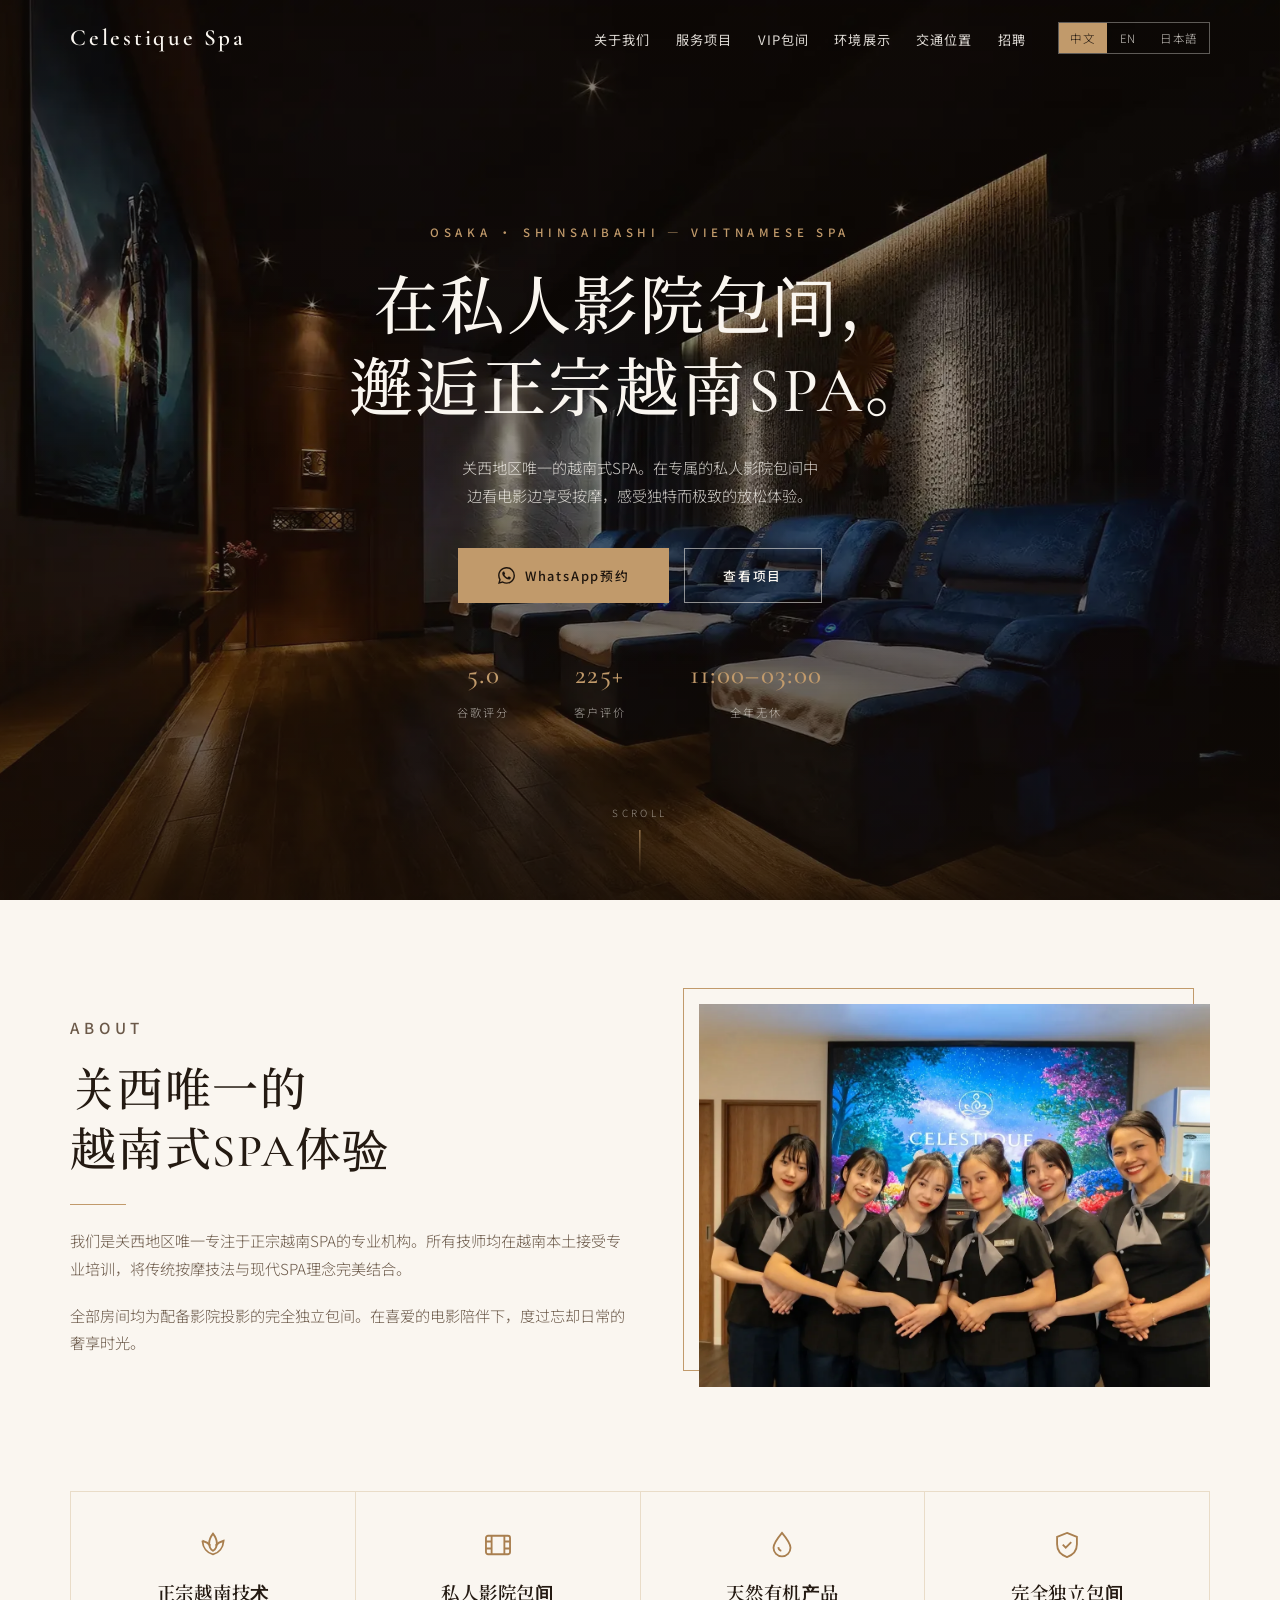
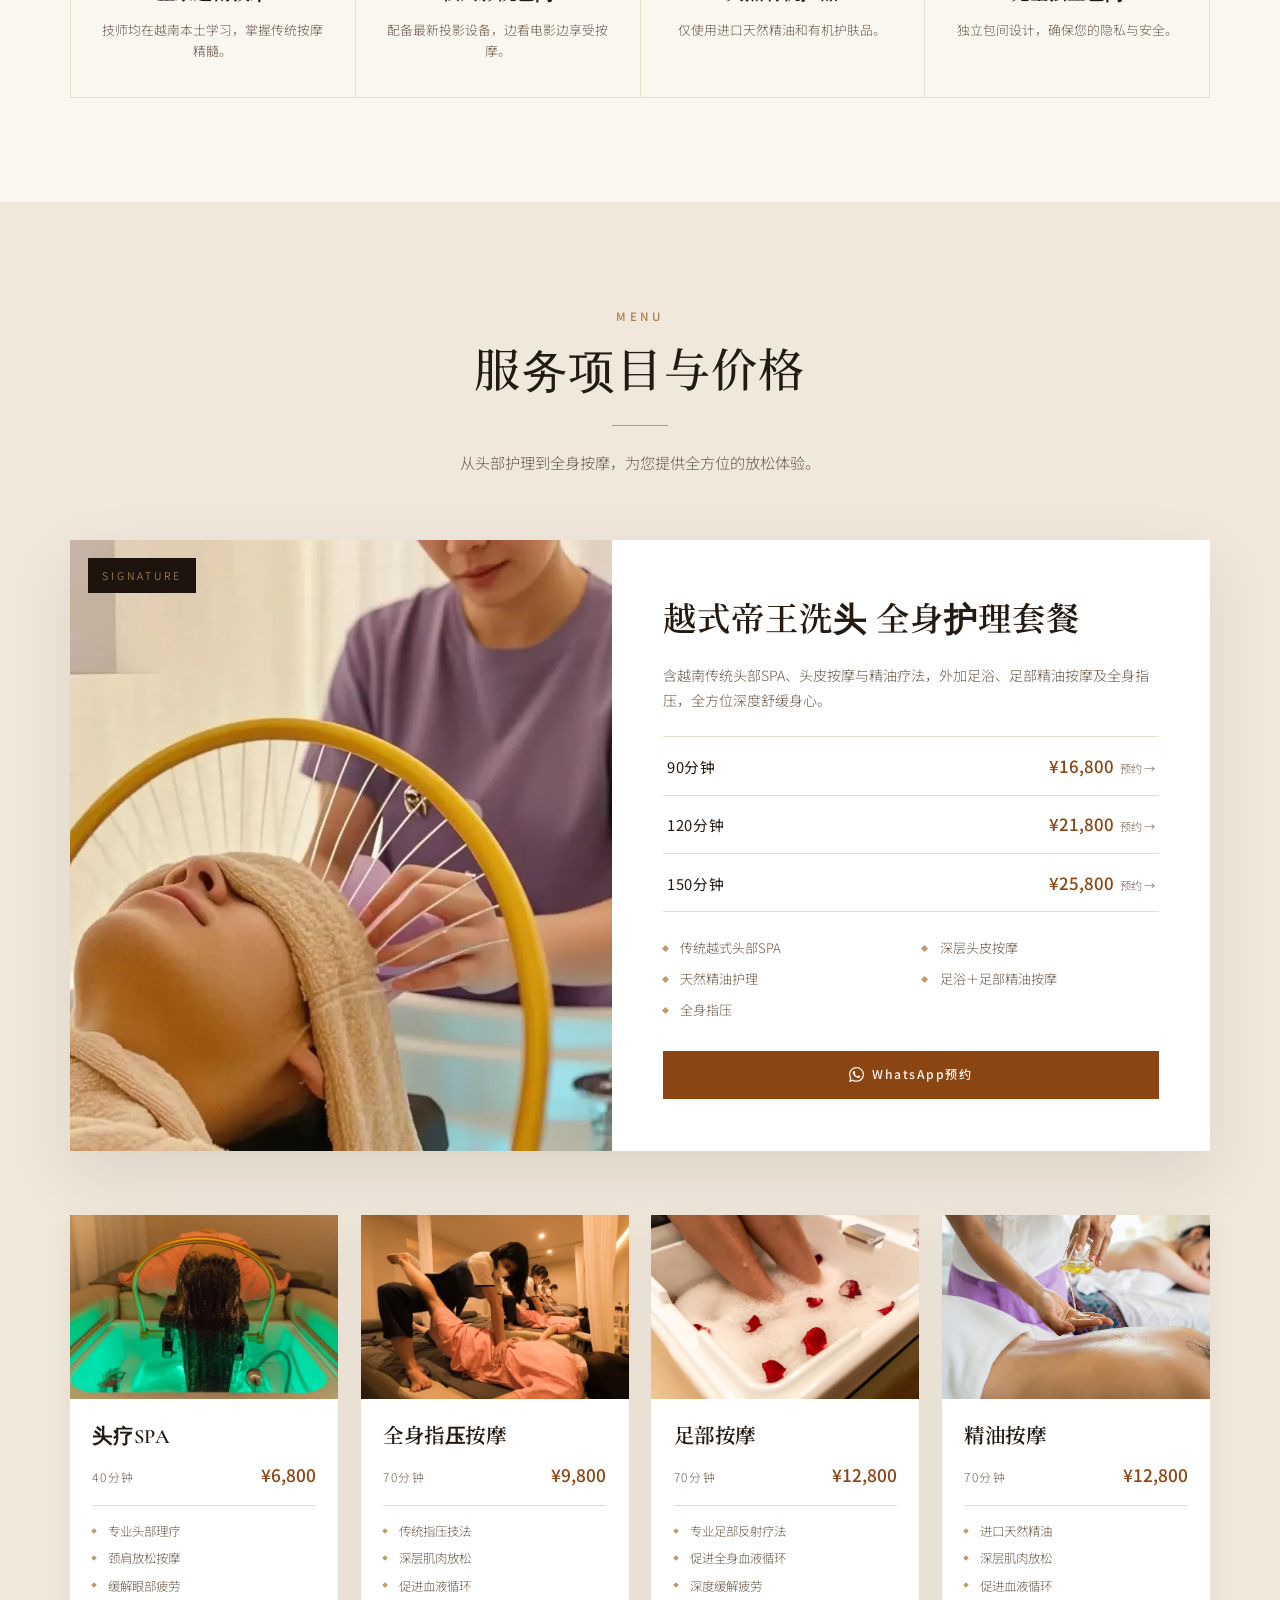
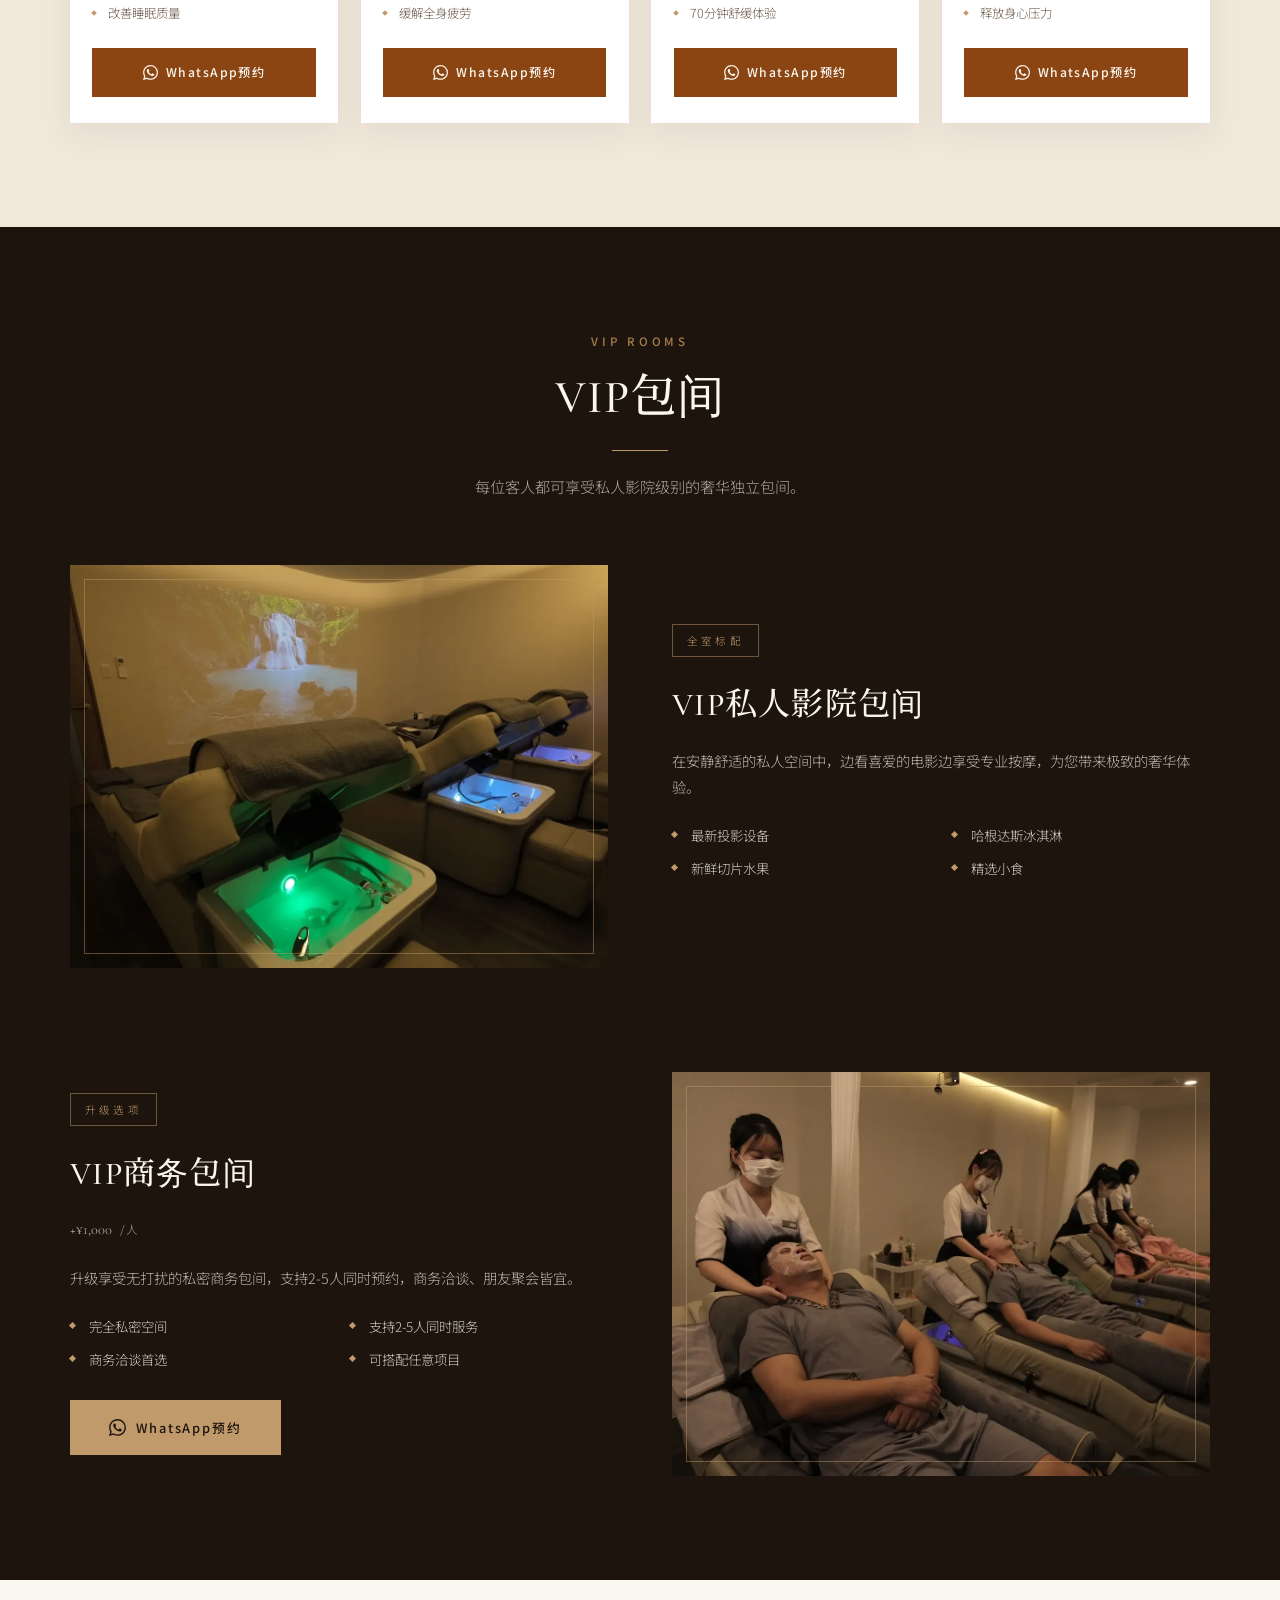
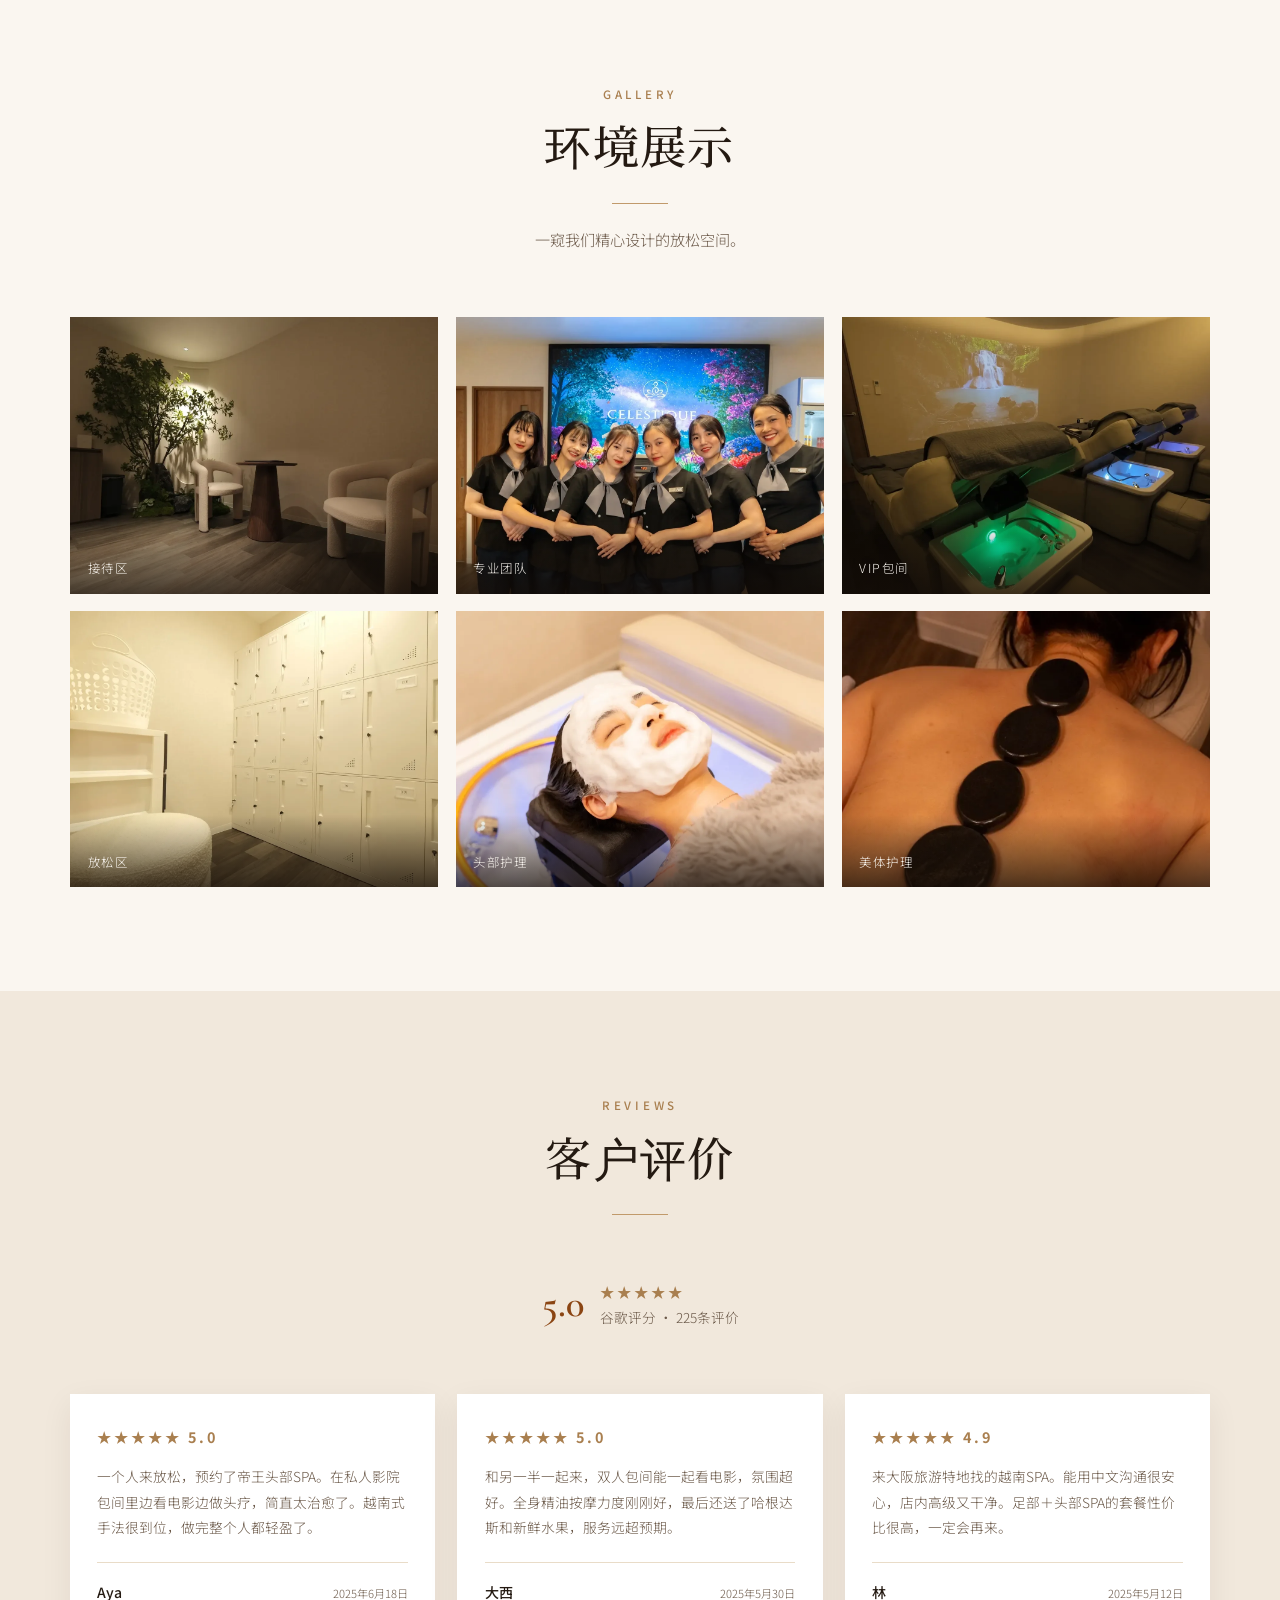
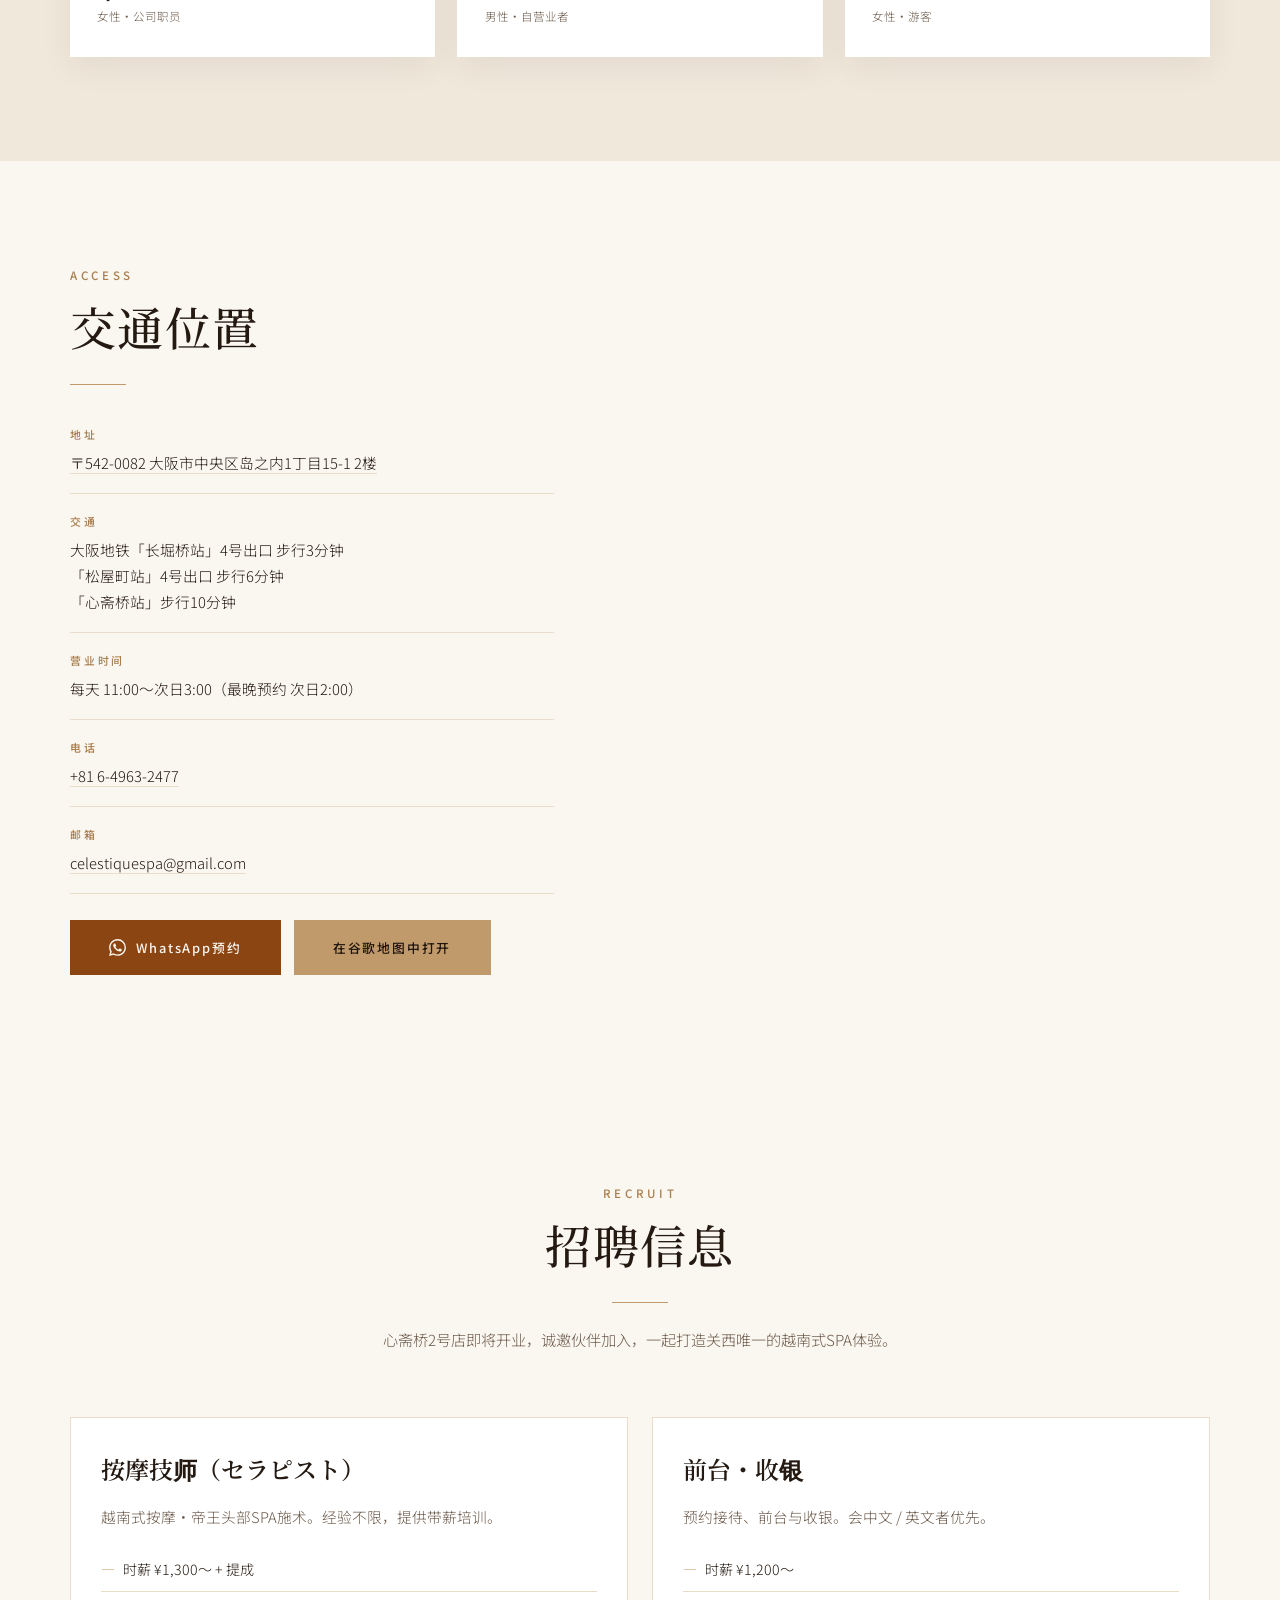
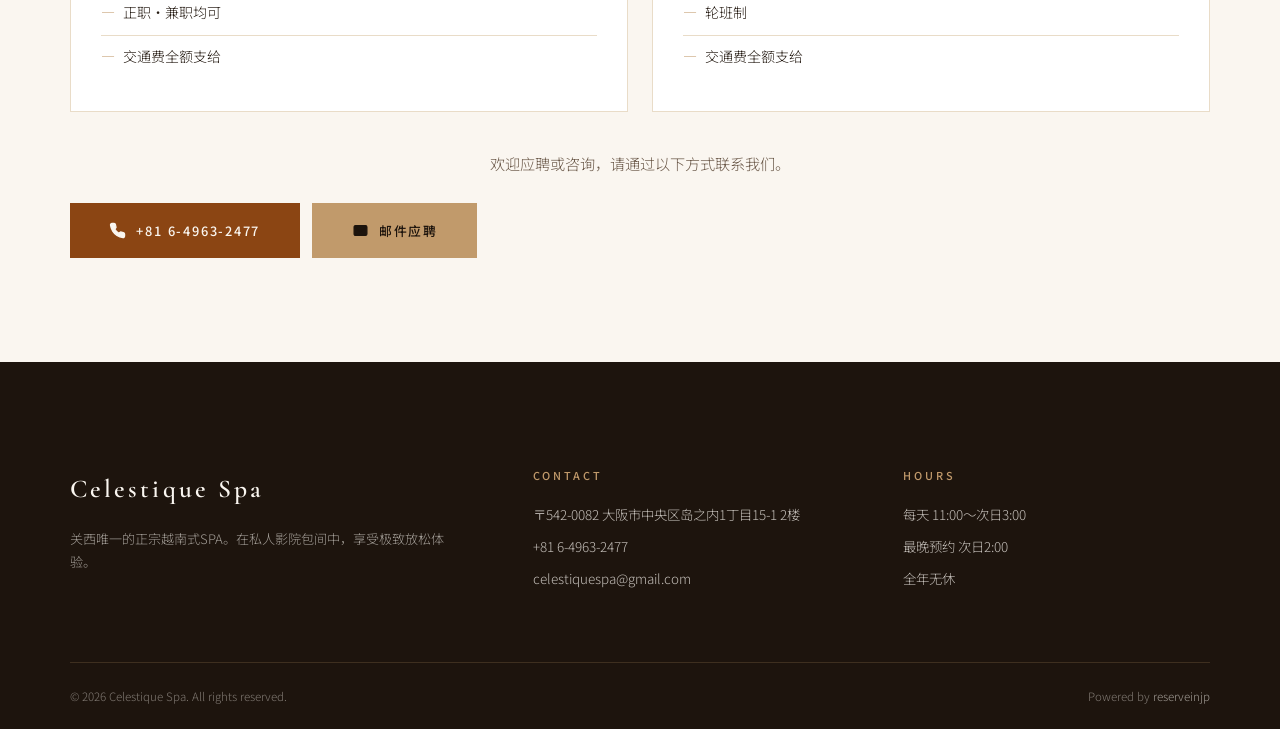
==== commit 3e4d8c50: "Replace reviews with unique Celestique content; add recruitment section - 3 fresh reviews (was dupli" ====
--- a/cn/index.html
+++ b/cn/index.html
@@ -27,6 +27,7 @@
           <li><a href="#vip">VIP包间</a></li>
           <li><a href="#gallery">环境展示</a></li>
           <li><a href="#access">交通位置</a></li>
+          <li><a href="#recruit">招聘</a></li>
         </ul>
         <div class="lang-switch">
           <a href="../cn/index.html" class="active">中文</a>
@@ -300,26 +301,26 @@
         <div class="review-grid">
         <article class="review-card">
           <div class="stars">★★★★★ <strong>5.0</strong></div>
-          <blockquote>初次体验就让我想要再次光临！从接待到按摩技术都非常专业。环境干净整洁，服务贴心周到。</blockquote>
+          <blockquote>一个人来放松，预约了帝王头部SPA。在私人影院包间里边看电影边做头疗，简直太治愈了。越南式手法很到位，做完整个人都轻盈了。</blockquote>
           <div class="review-who">
-            <div><strong>まーくん</strong><span>男性 · 公司职员</span></div>
-            <time>2025年4月9日</time>
+            <div><strong>Aya</strong><span>女性・公司职员</span></div>
+            <time>2025年6月18日</time>
           </div>
         </article>
         <article class="review-card">
           <div class="stars">★★★★★ <strong>5.0</strong></div>
-          <blockquote>越南式按摩真的很特别！技师手法专业，力度适中。头部SPA特别舒服，工作压力瞬间消失。私人包间可以看电影，体验感满分！</blockquote>
+          <blockquote>和另一半一起来，双人包间能一起看电影，氛围超好。全身精油按摩力度刚刚好，最后还送了哈根达斯和新鲜水果，服务远超预期。</blockquote>
           <div class="review-who">
-            <div><strong>田中さん</strong><span>女性 · 设计师</span></div>
-            <time>2025年4月5日</time>
+            <div><strong>大西</strong><span>男性・自营业者</span></div>
+            <time>2025年5月30日</time>
           </div>
         </article>
         <article class="review-card">
-          <div class="stars">★★★★★ <strong>4.8</strong></div>
-          <blockquote>关西地区难得的正宗越南SPA！全身按摩后身体轻松了很多，精油不粘腻，最后的毛巾清洁很贴心。会推荐给朋友们。</blockquote>
+          <div class="stars">★★★★★ <strong>4.9</strong></div>
+          <blockquote>来大阪旅游特地找的越南SPA。能用中文沟通很安心，店内高级又干净。足部＋头部SPA的套餐性价比很高，一定会再来。</blockquote>
           <div class="review-who">
-            <div><strong>佐藤さん</strong><span>男性 · 经营者</span></div>
-            <time>2025年4月1日</time>
+            <div><strong>林</strong><span>女性・游客</span></div>
+            <time>2025年5月12日</time>
           </div>
         </article>
         </div>
@@ -364,6 +365,36 @@
         </div>
       </div>
     </section>
+  
+    <section class="section" id="recruit">
+      <div class="container">
+        <header class="section-head center">
+          <p class="eyebrow">Recruit</p>
+          <h2 class="section-title">招聘信息</h2>
+          <div class="gold-rule"></div>
+          <p class="section-lead">心斋桥2号店即将开业，诚邀伙伴加入，一起打造关西唯一的越南式SPA体验。</p>
+        </header>
+        <div class="recruit-grid">
+          <article class="recruit-card">
+            <h3>按摩技师（セラピスト）</h3>
+            <p>越南式按摩・帝王头部SPA施术。经验不限，提供带薪培训。</p>
+            <ul class="recruit-points"><li>时薪 ¥1,300〜 + 提成</li><li>正职・兼职均可</li><li>交通费全额支给</li></ul>
+          </article>
+          <article class="recruit-card">
+            <h3>前台・收银</h3>
+            <p>预约接待、前台与收银。会中文 / 英文者优先。</p>
+            <ul class="recruit-points"><li>时薪 ¥1,200〜</li><li>轮班制</li><li>交通费全额支给</li></ul>
+          </article>
+        </div>
+        <div class="recruit-contact">
+          <p>欢迎应聘或咨询，请通过以下方式联系我们。</p>
+          <div class="access-cta">
+            <a href="tel:+81649632477" class="btn btn-dark"><svg viewBox="0 0 24 24" fill="none" stroke="currentColor" stroke-width="1.8" xmlns="http://www.w3.org/2000/svg"><path d="M22 16.92v3a2 2 0 01-2.18 2 19.79 19.79 0 01-8.63-3.07 19.5 19.5 0 01-6-6 19.79 19.79 0 01-3.07-8.67A2 2 0 014.11 2h3a2 2 0 012 1.72c.127.96.361 1.903.7 2.81a2 2 0 01-.45 2.11L8.09 9.91a16 16 0 006 6l1.27-1.27a2 2 0 012.11-.45c.907.339 1.85.573 2.81.7A2 2 0 0122 16.92z"/></svg> +81 6-4963-2477</a>
+            <a href="mailto:celestiquespa@gmail.com" class="btn btn-gold"><svg viewBox="0 0 24 24" fill="none" stroke="currentColor" stroke-width="1.8" xmlns="http://www.w3.org/2000/svg"><rect x="3" y="5" width="18" height="14" rx="2"/><path d="M3.5 7.5l8.5 6 8.5-6"/></svg> 邮件应聘</a>
+          </div>
+        </div>
+      </div>
+    </section>
   </main>
 
   <footer class="footer">
--- a/styles.css
+++ b/styles.css
@@ -1479,3 +1479,16 @@
   .access-cta { flex-direction: column; align-items: stretch; }
   .hero-cta .btn, .access-cta .btn { width: 100%; }
 }
+
+/* recruitment section (patch) */
+.recruit-grid { display:grid; grid-template-columns:1fr 1fr; gap:1.5rem; margin-bottom:2.4rem; }
+.recruit-card { background:var(--white); border:1px solid var(--gold-pale); padding:2rem 1.9rem; }
+.recruit-card h3 { font-family:var(--font-display); font-size:1.5rem; font-weight:600; color:var(--ink); margin-bottom:0.7rem; }
+.recruit-card > p { color:var(--ink-soft); font-size:0.92rem; line-height:1.75; margin-bottom:1.1rem; }
+.recruit-points { list-style:none; }
+.recruit-points li { font-size:0.88rem; color:var(--ink); padding:0.55rem 0; border-top:1px solid var(--gold-pale); }
+.recruit-points li:first-child { border-top:none; }
+.recruit-points li::before { content:"—"; color:var(--gold); margin-right:0.5rem; }
+.recruit-contact { text-align:center; }
+.recruit-contact > p { color:var(--ink-soft); font-size:0.95rem; margin-bottom:1.3rem; }
+@media (max-width:760px){ .recruit-grid { grid-template-columns:1fr; } }
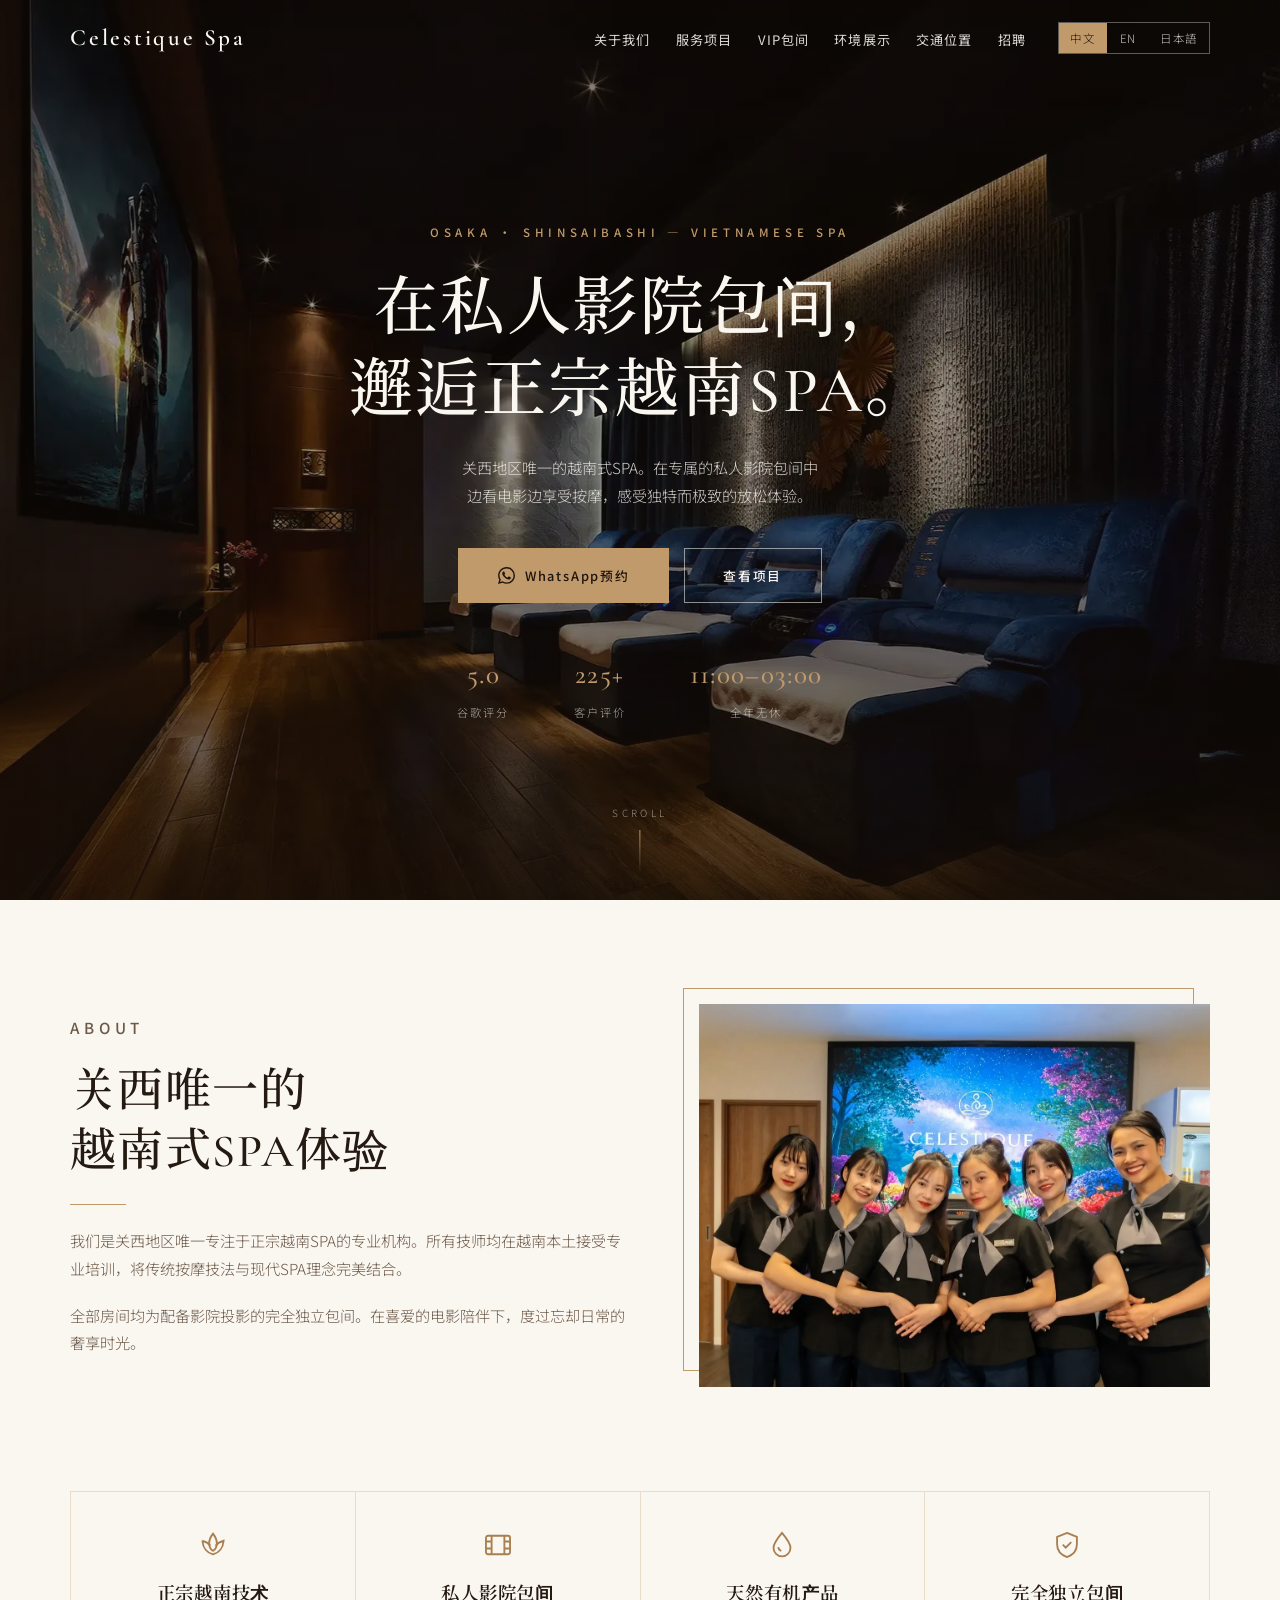
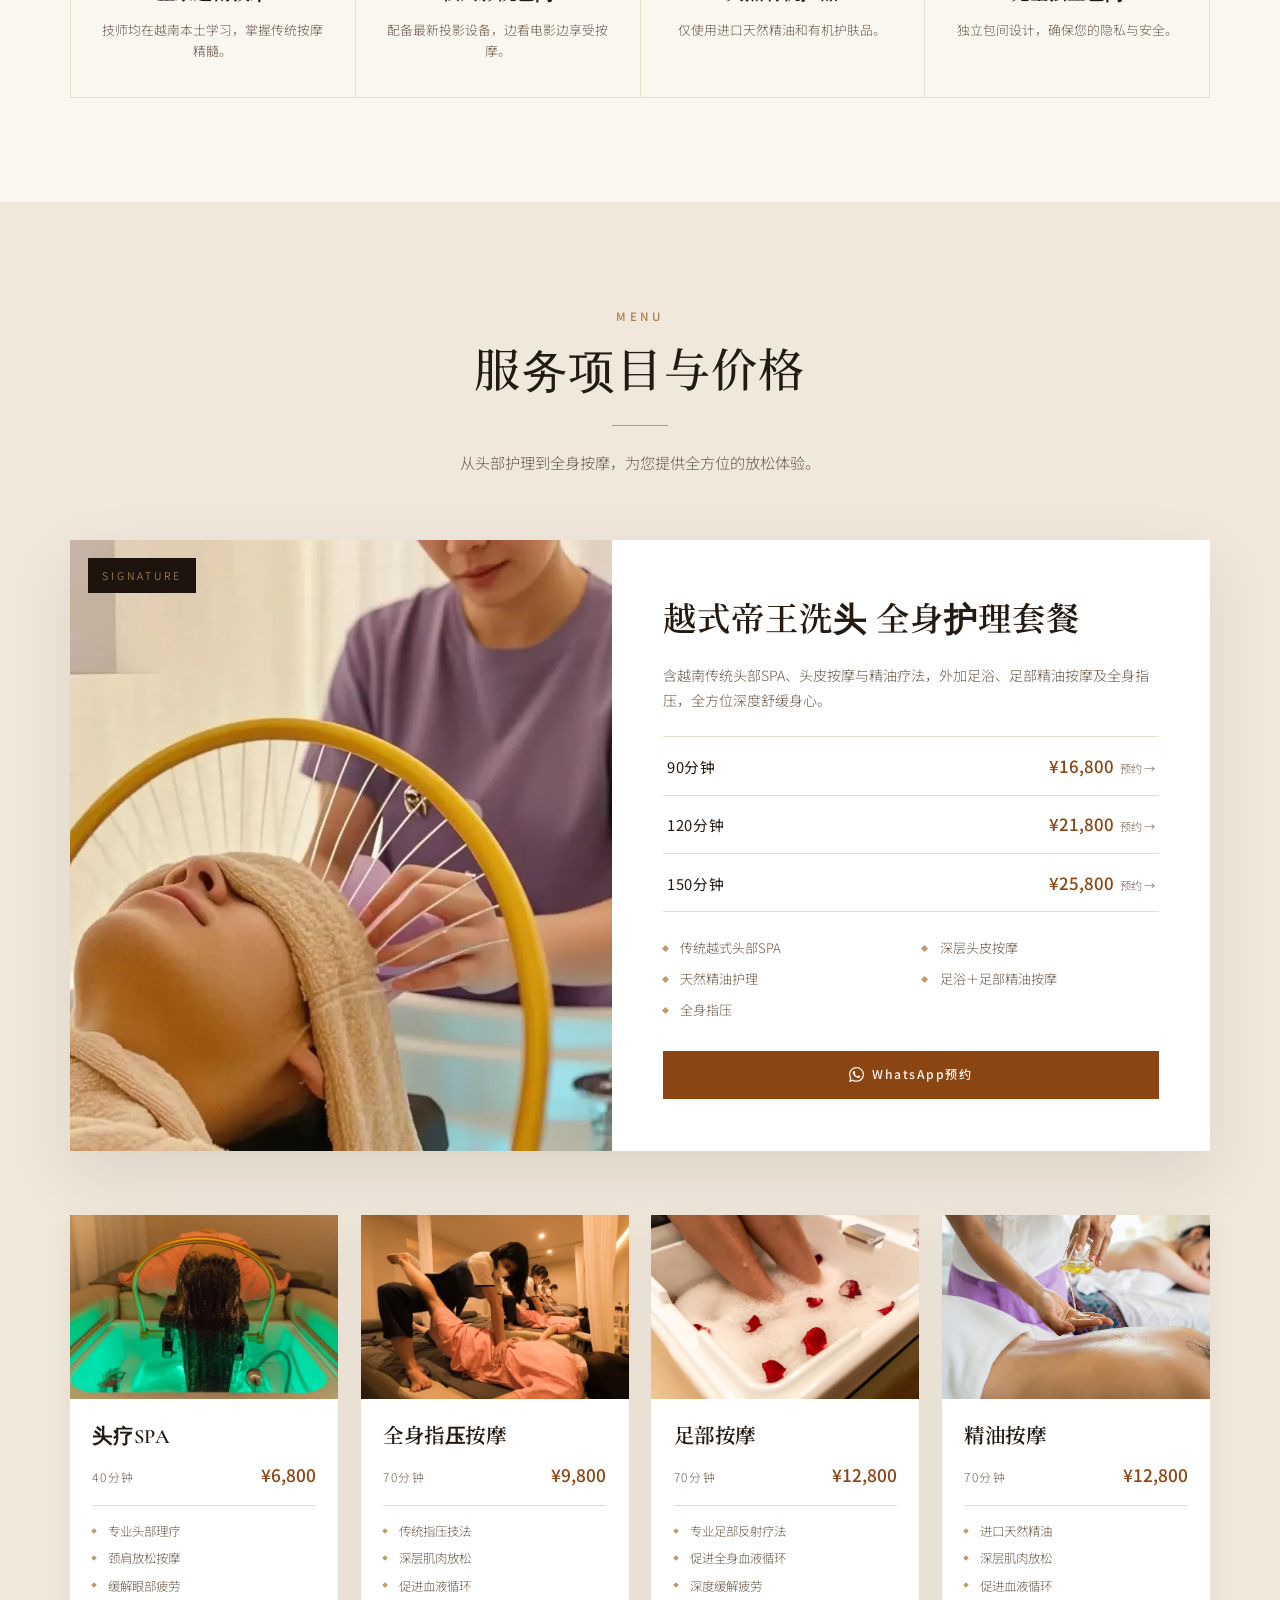
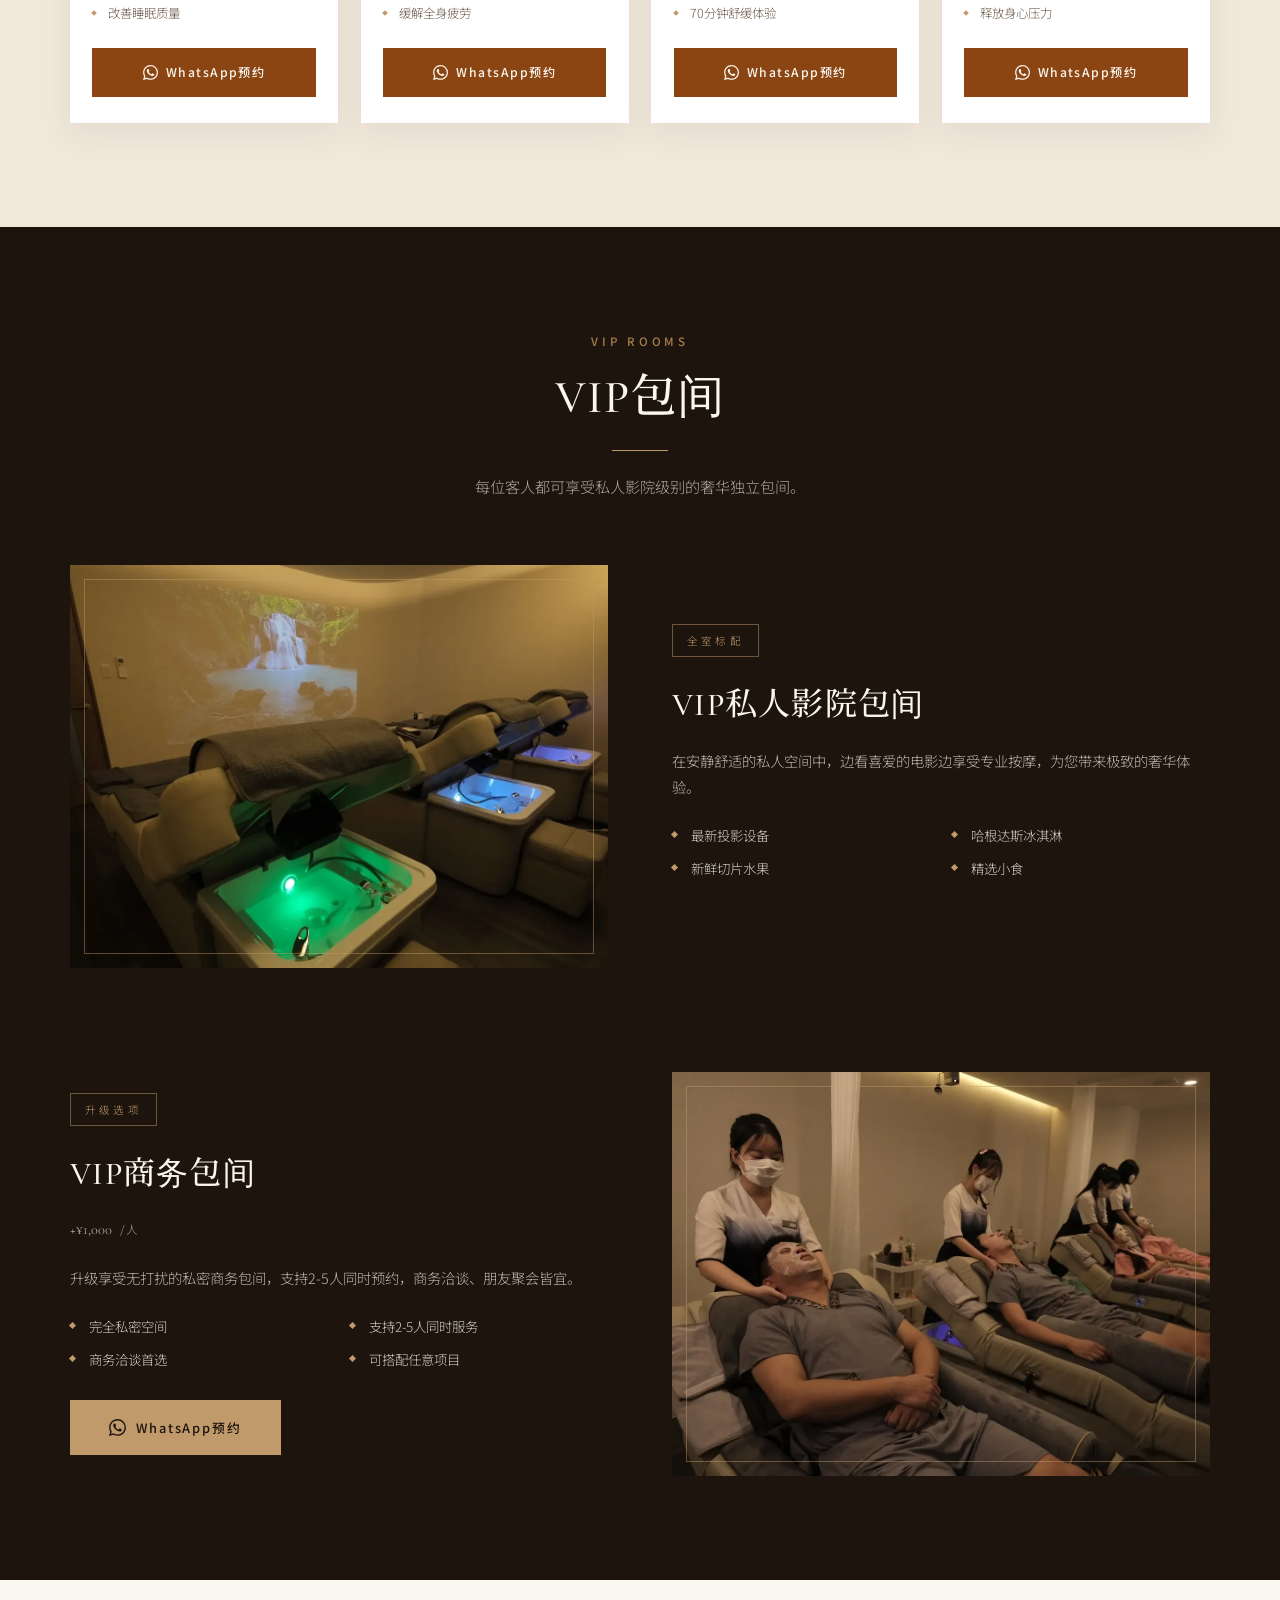
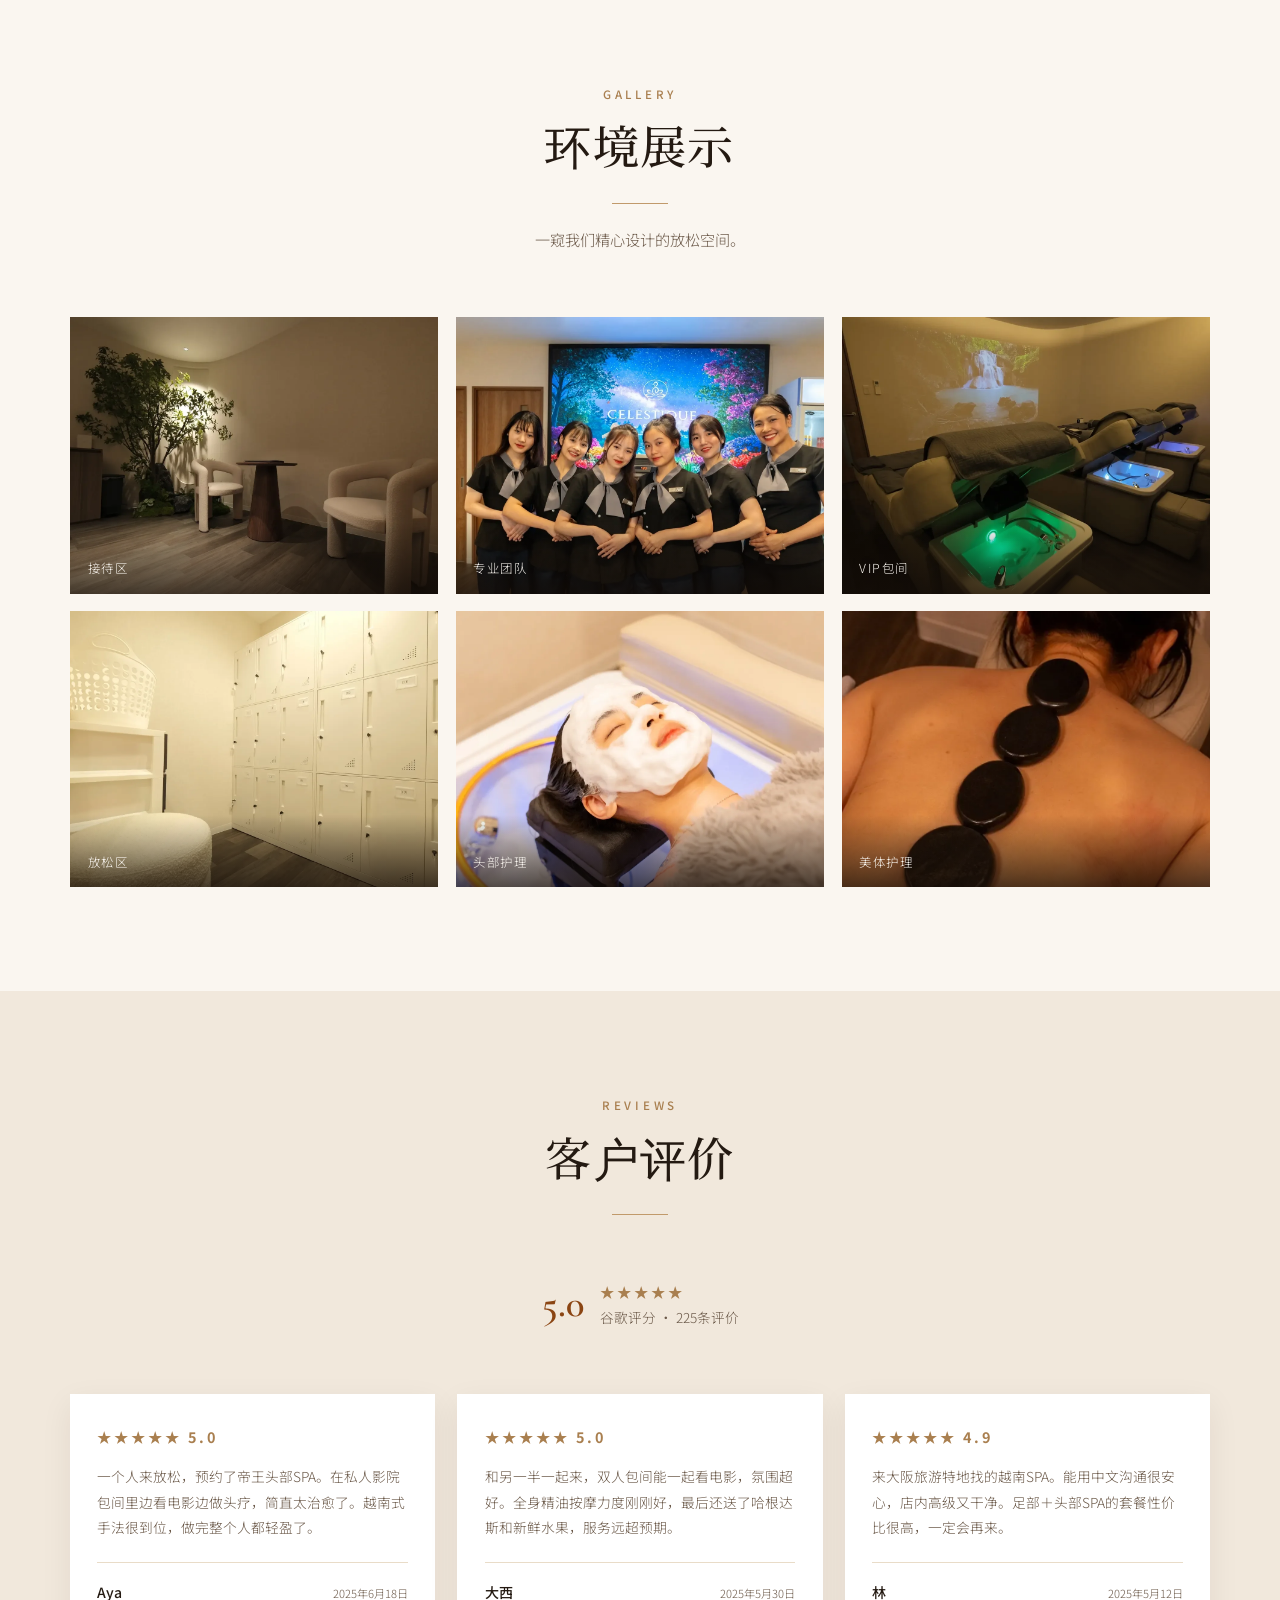
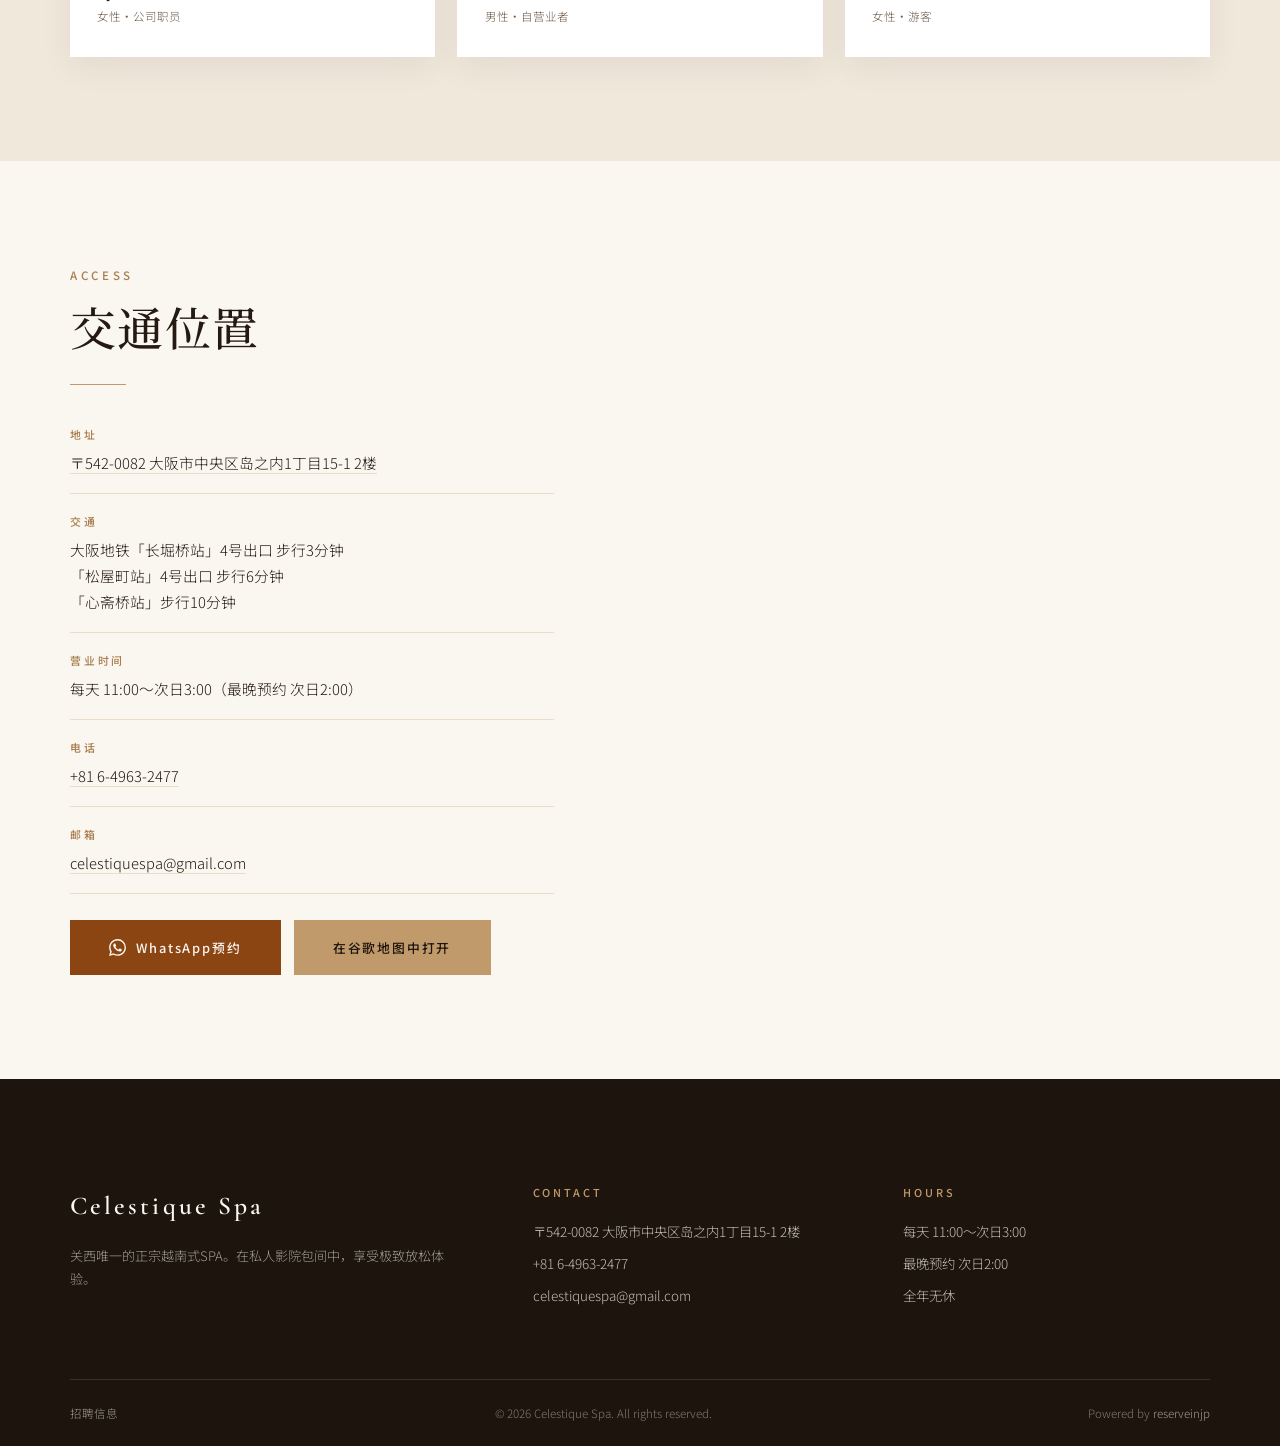
==== commit 2ff2744b: "Recruitment: move from inline section to standalone recruit.html + entry links - New trilingual recr" ====
--- a/cn/index.html
+++ b/cn/index.html
@@ -27,7 +27,7 @@
           <li><a href="#vip">VIP包间</a></li>
           <li><a href="#gallery">环境展示</a></li>
           <li><a href="#access">交通位置</a></li>
-          <li><a href="#recruit">招聘</a></li>
+          <li><a href="../recruit.html?lang=cn">招聘</a></li>
         </ul>
         <div class="lang-switch">
           <a href="../cn/index.html" class="active">中文</a>
@@ -365,36 +365,6 @@
         </div>
       </div>
     </section>
-  
-    <section class="section" id="recruit">
-      <div class="container">
-        <header class="section-head center">
-          <p class="eyebrow">Recruit</p>
-          <h2 class="section-title">招聘信息</h2>
-          <div class="gold-rule"></div>
-          <p class="section-lead">心斋桥2号店即将开业，诚邀伙伴加入，一起打造关西唯一的越南式SPA体验。</p>
-        </header>
-        <div class="recruit-grid">
-          <article class="recruit-card">
-            <h3>按摩技师（セラピスト）</h3>
-            <p>越南式按摩・帝王头部SPA施术。经验不限，提供带薪培训。</p>
-            <ul class="recruit-points"><li>时薪 ¥1,300〜 + 提成</li><li>正职・兼职均可</li><li>交通费全额支给</li></ul>
-          </article>
-          <article class="recruit-card">
-            <h3>前台・收银</h3>
-            <p>预约接待、前台与收银。会中文 / 英文者优先。</p>
-            <ul class="recruit-points"><li>时薪 ¥1,200〜</li><li>轮班制</li><li>交通费全额支给</li></ul>
-          </article>
-        </div>
-        <div class="recruit-contact">
-          <p>欢迎应聘或咨询，请通过以下方式联系我们。</p>
-          <div class="access-cta">
-            <a href="tel:+81649632477" class="btn btn-dark"><svg viewBox="0 0 24 24" fill="none" stroke="currentColor" stroke-width="1.8" xmlns="http://www.w3.org/2000/svg"><path d="M22 16.92v3a2 2 0 01-2.18 2 19.79 19.79 0 01-8.63-3.07 19.5 19.5 0 01-6-6 19.79 19.79 0 01-3.07-8.67A2 2 0 014.11 2h3a2 2 0 012 1.72c.127.96.361 1.903.7 2.81a2 2 0 01-.45 2.11L8.09 9.91a16 16 0 006 6l1.27-1.27a2 2 0 012.11-.45c.907.339 1.85.573 2.81.7A2 2 0 0122 16.92z"/></svg> +81 6-4963-2477</a>
-            <a href="mailto:celestiquespa@gmail.com" class="btn btn-gold"><svg viewBox="0 0 24 24" fill="none" stroke="currentColor" stroke-width="1.8" xmlns="http://www.w3.org/2000/svg"><rect x="3" y="5" width="18" height="14" rx="2"/><path d="M3.5 7.5l8.5 6 8.5-6"/></svg> 邮件应聘</a>
-          </div>
-        </div>
-      </div>
-    </section>
   </main>
 
   <footer class="footer">
@@ -422,7 +392,8 @@
         </div>
       </div>
       <div class="footer-bottom">
-        <p>&copy; 2026 Celestique Spa. All rights reserved.</p>
+        
+        <p><a href="../recruit.html?lang=cn">招聘信息</a></p><p>&copy; 2026 Celestique Spa. All rights reserved.</p>
         <p>Powered by <a href="https://reserveinjp.com/" target="_blank" rel="noopener">reserveinjp</a></p>
       </div>
     </div>
--- a/styles.css
+++ b/styles.css
@@ -1480,15 +1480,3 @@
   .hero-cta .btn, .access-cta .btn { width: 100%; }
 }
 
-/* recruitment section (patch) */
-.recruit-grid { display:grid; grid-template-columns:1fr 1fr; gap:1.5rem; margin-bottom:2.4rem; }
-.recruit-card { background:var(--white); border:1px solid var(--gold-pale); padding:2rem 1.9rem; }
-.recruit-card h3 { font-family:var(--font-display); font-size:1.5rem; font-weight:600; color:var(--ink); margin-bottom:0.7rem; }
-.recruit-card > p { color:var(--ink-soft); font-size:0.92rem; line-height:1.75; margin-bottom:1.1rem; }
-.recruit-points { list-style:none; }
-.recruit-points li { font-size:0.88rem; color:var(--ink); padding:0.55rem 0; border-top:1px solid var(--gold-pale); }
-.recruit-points li:first-child { border-top:none; }
-.recruit-points li::before { content:"—"; color:var(--gold); margin-right:0.5rem; }
-.recruit-contact { text-align:center; }
-.recruit-contact > p { color:var(--ink-soft); font-size:0.95rem; margin-bottom:1.3rem; }
-@media (max-width:760px){ .recruit-grid { grid-template-columns:1fr; } }
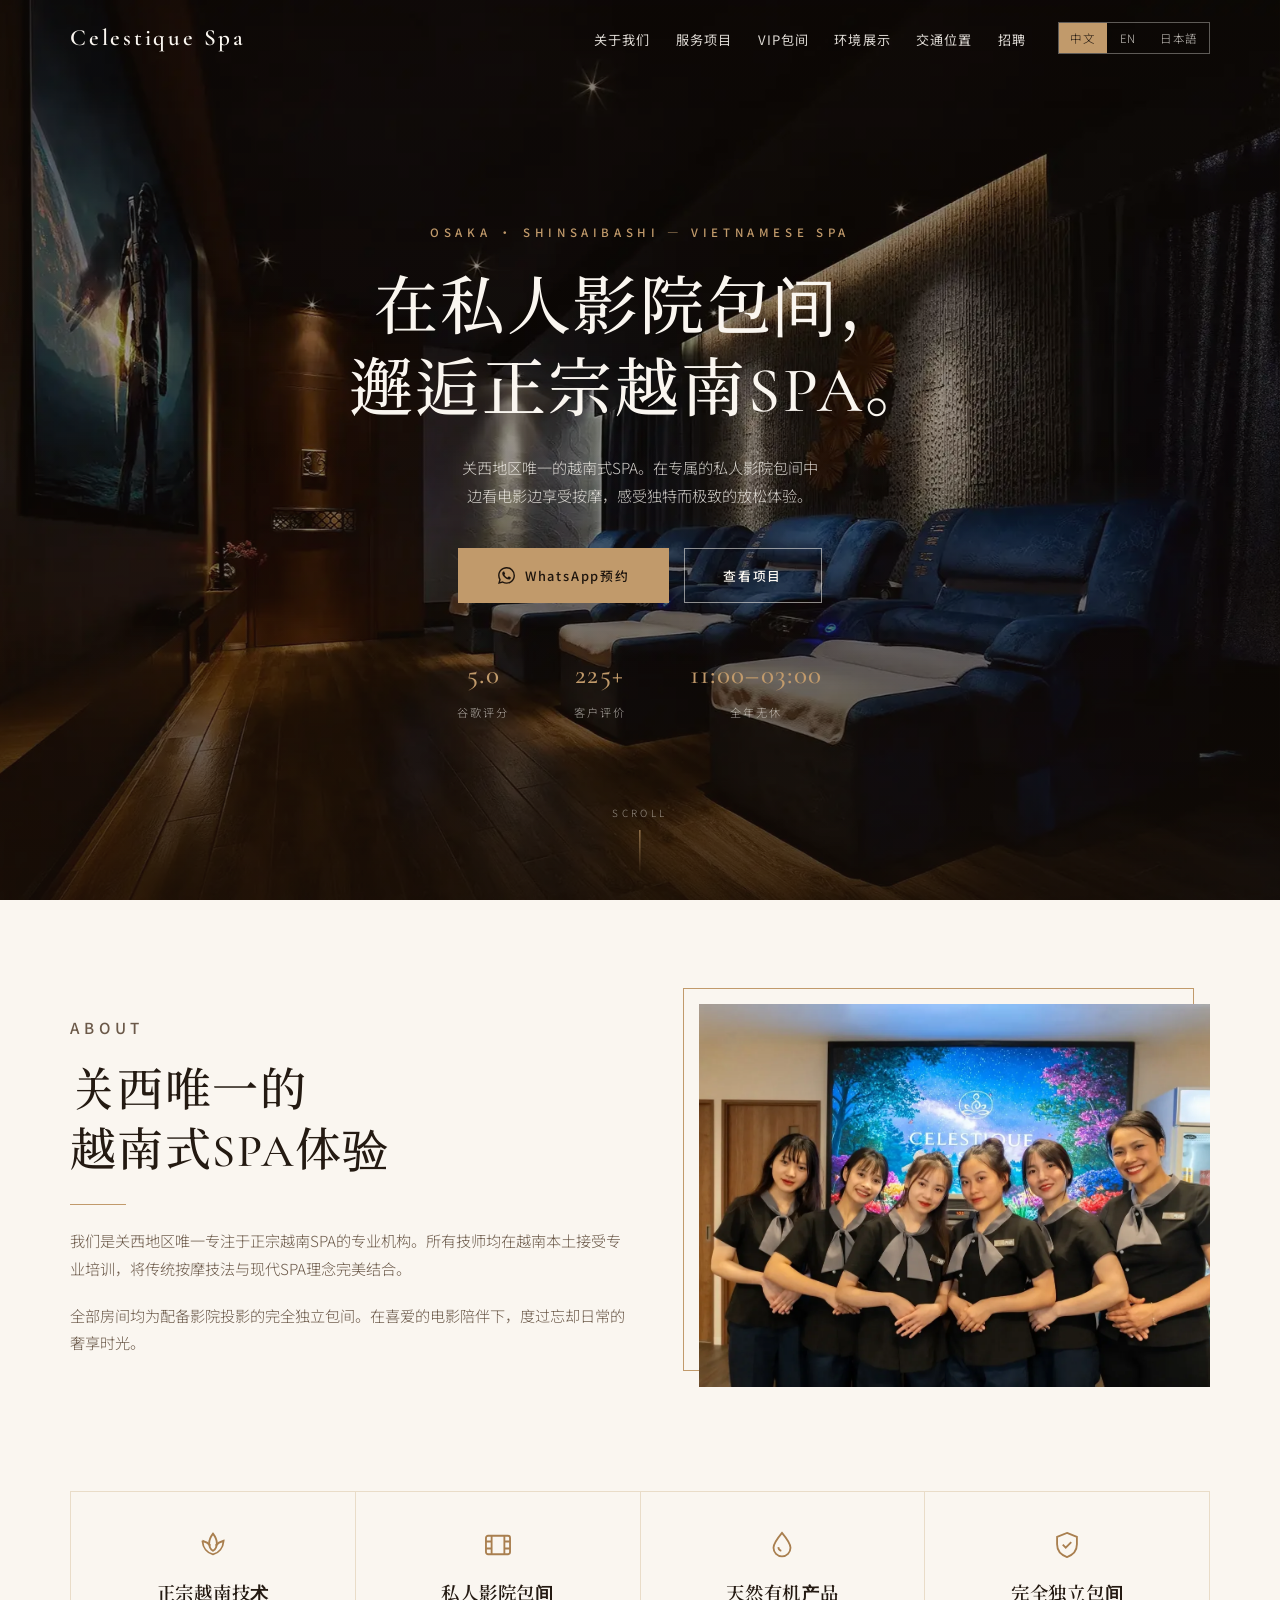
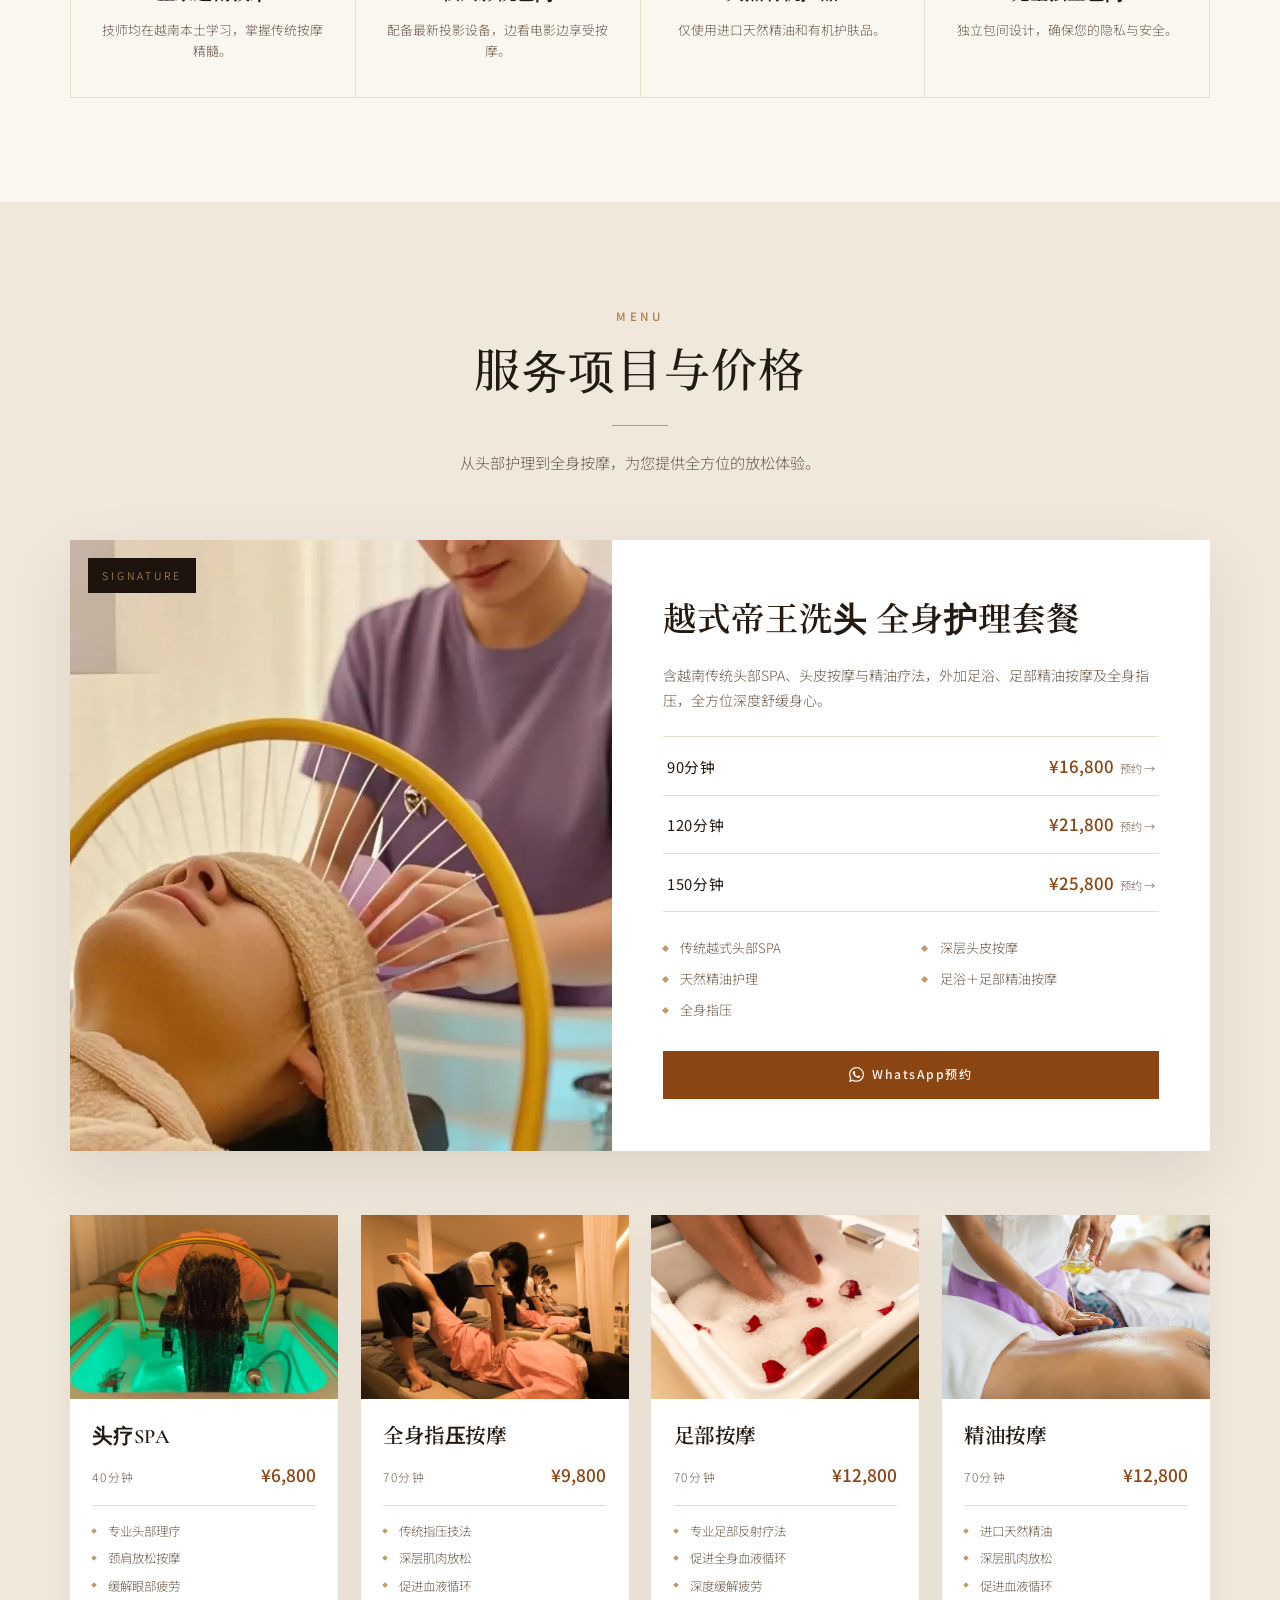
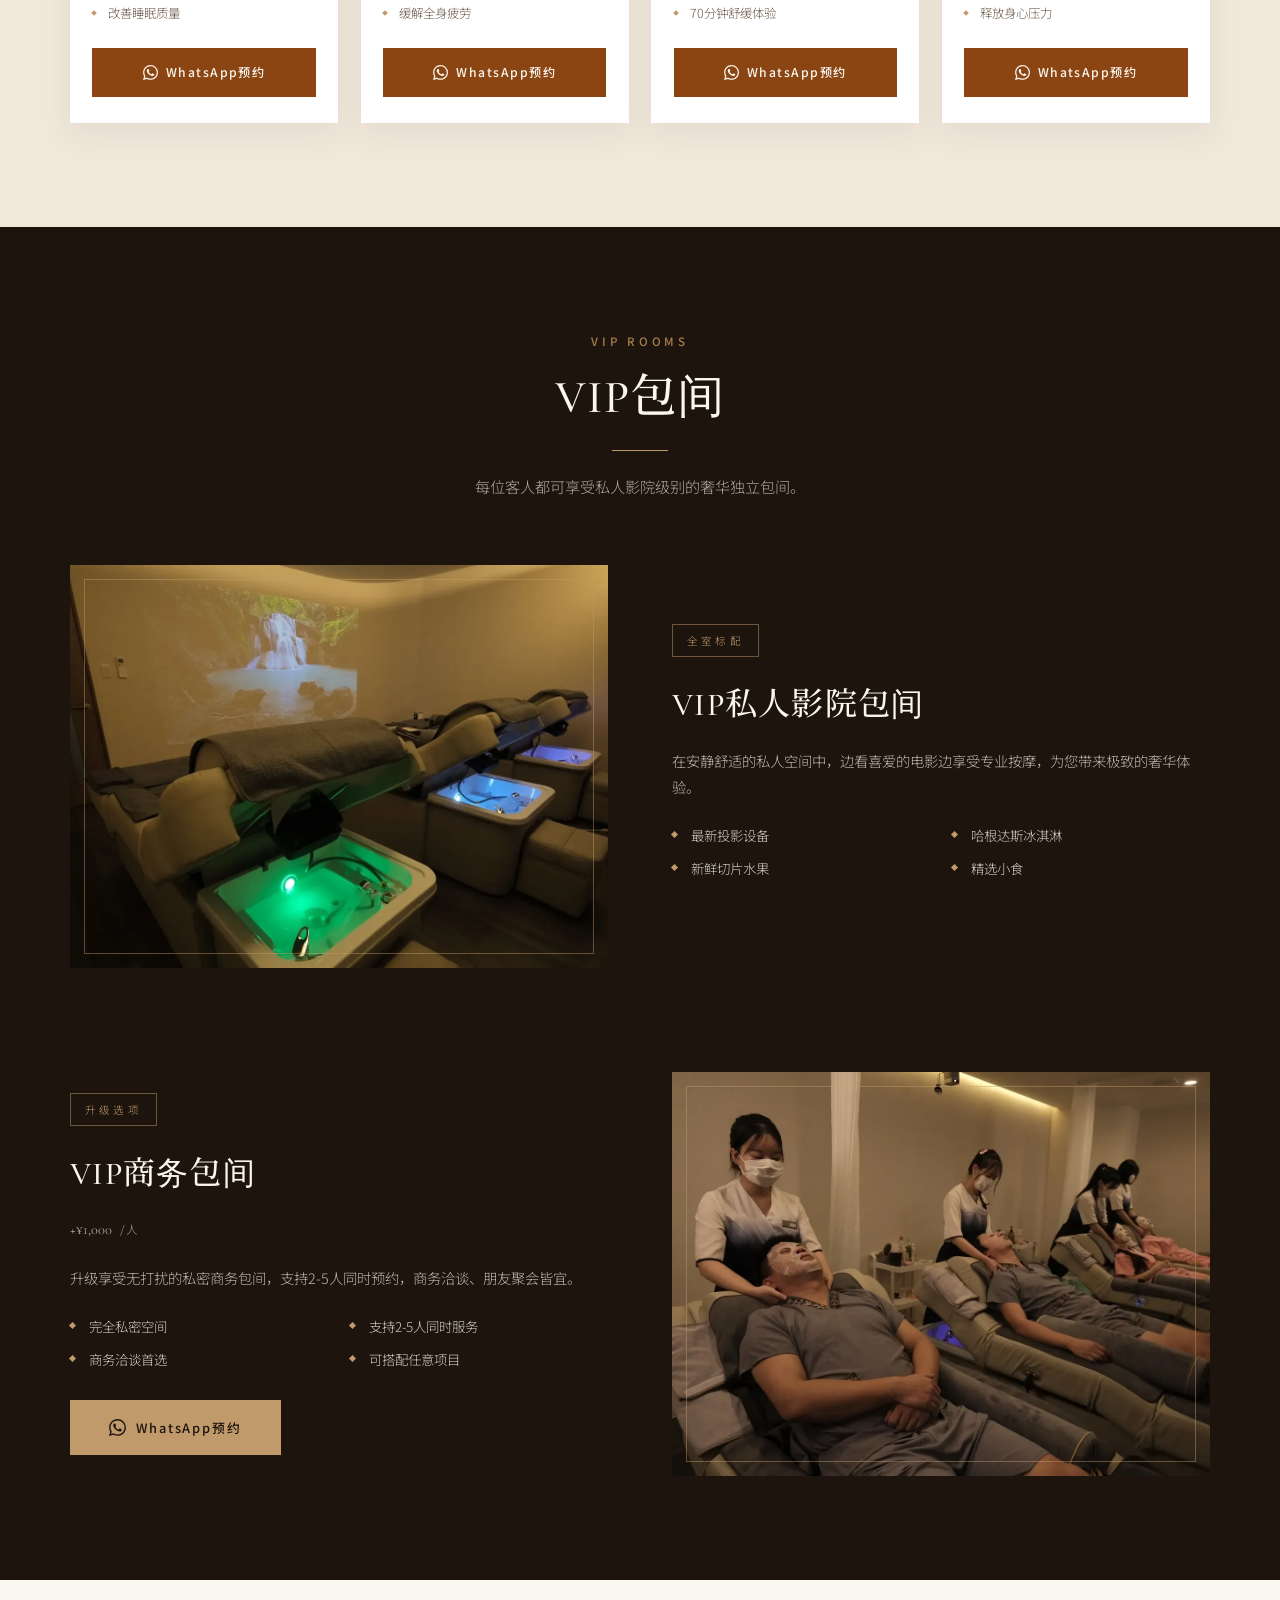
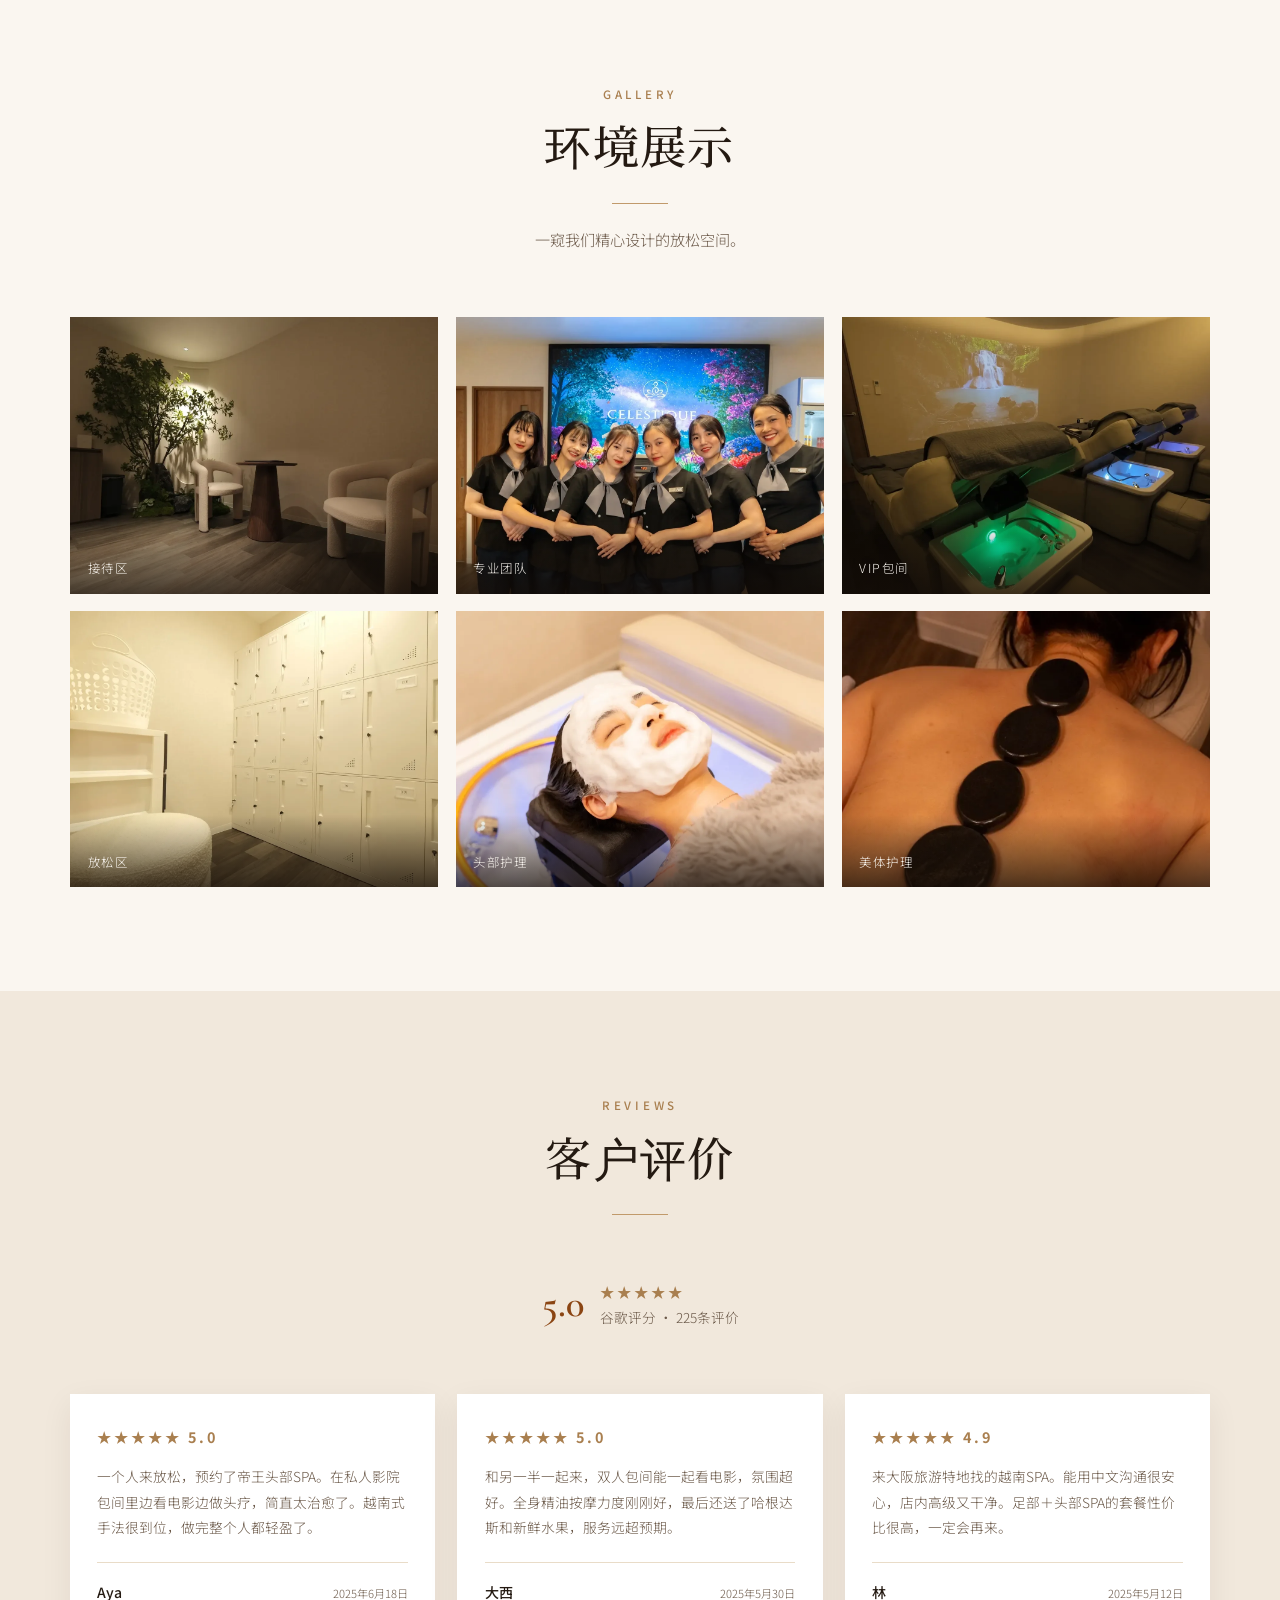
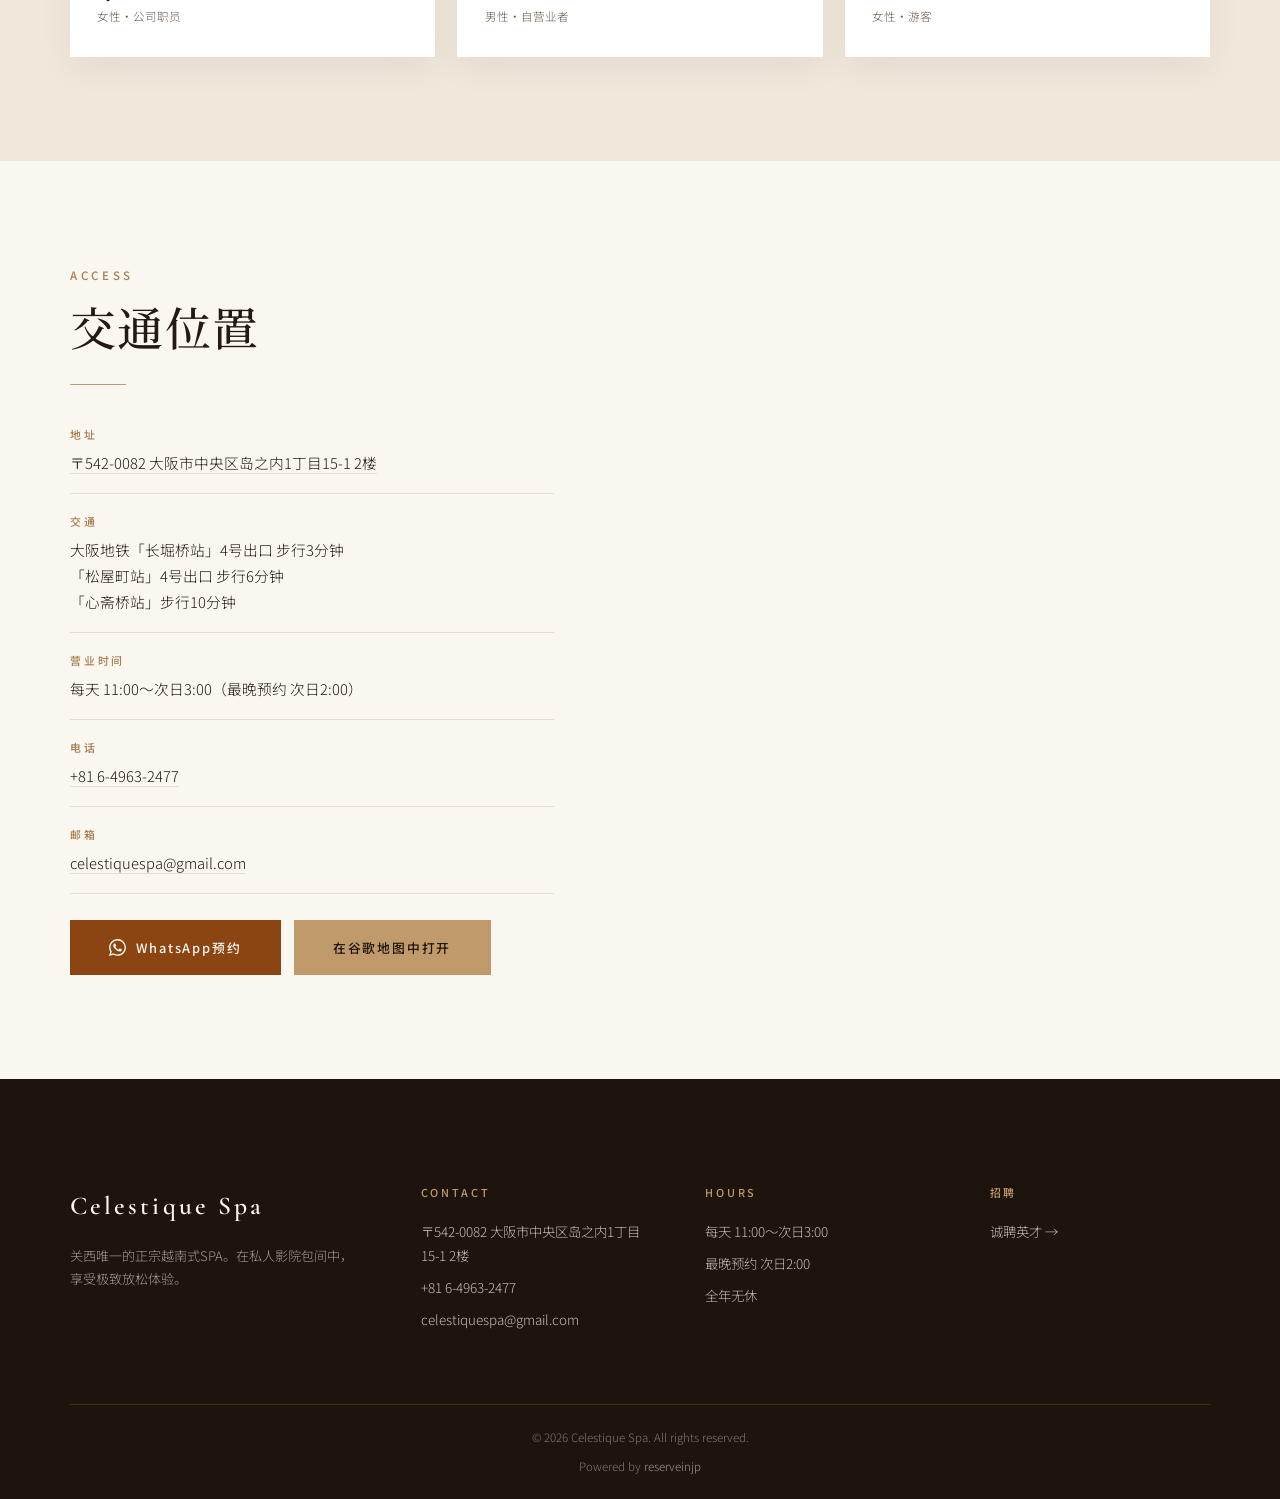
==== commit 943e6463: "Footer: move Careers into grid (with Contact/Hours); stack copyright + credit vertically Co-Authored" ====
--- a/cn/index.html
+++ b/cn/index.html
@@ -390,10 +390,14 @@
             <li>全年无休</li>
           </ul>
         </div>
-      </div>
-      <div class="footer-bottom">
-        
-        <p><a href="../recruit.html?lang=cn">招聘信息</a></p><p>&copy; 2026 Celestique Spa. All rights reserved.</p>
+        <div>
+          <h4>招聘</h4>
+          <ul>
+            <li><a href="../recruit.html?lang=cn">诚聘英才 →</a></li>
+          </ul>
+        </div>
+      </div>
+      <div class="footer-bottom"><p>&copy; 2026 Celestique Spa. All rights reserved.</p>
         <p>Powered by <a href="https://reserveinjp.com/" target="_blank" rel="noopener">reserveinjp</a></p>
       </div>
     </div>
--- a/styles.css
+++ b/styles.css
@@ -1068,7 +1068,7 @@
 
 .footer-grid {
   display: grid;
-  grid-template-columns: 1.3fr 1fr 1fr;
+  grid-template-columns: 1.3fr 1fr 1fr 1fr;
   gap: clamp(2rem, 5vw, 4rem);
   padding-bottom: var(--space-xl);
 }
@@ -1109,8 +1109,10 @@
   padding: 1.4rem 0;
   display: flex;
   flex-wrap: wrap;
-  justify-content: space-between;
-  gap: 0.8rem;
+  flex-direction: column;
+  align-items: center;
+  text-align: center;
+  gap: 0.5rem;
   font-size: 0.72rem;
   color: rgba(250, 246, 240, 0.45);
 }
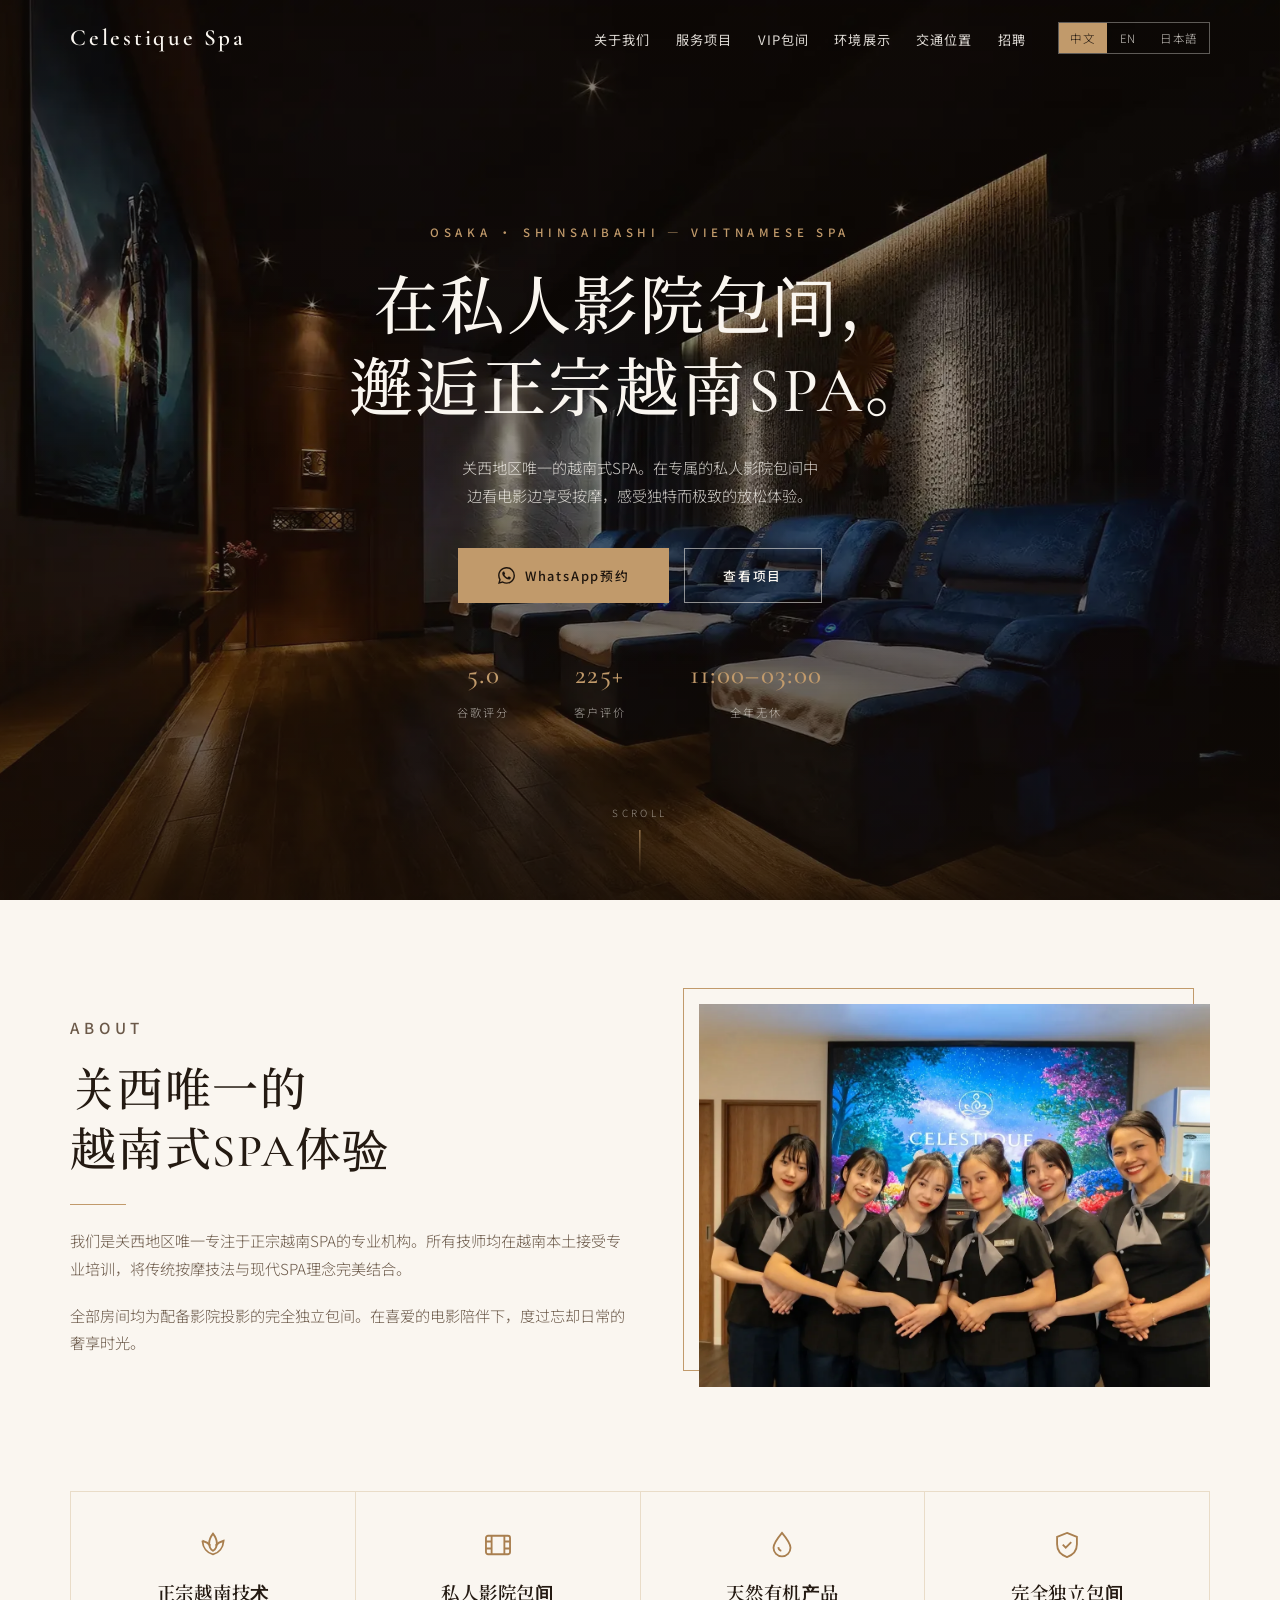
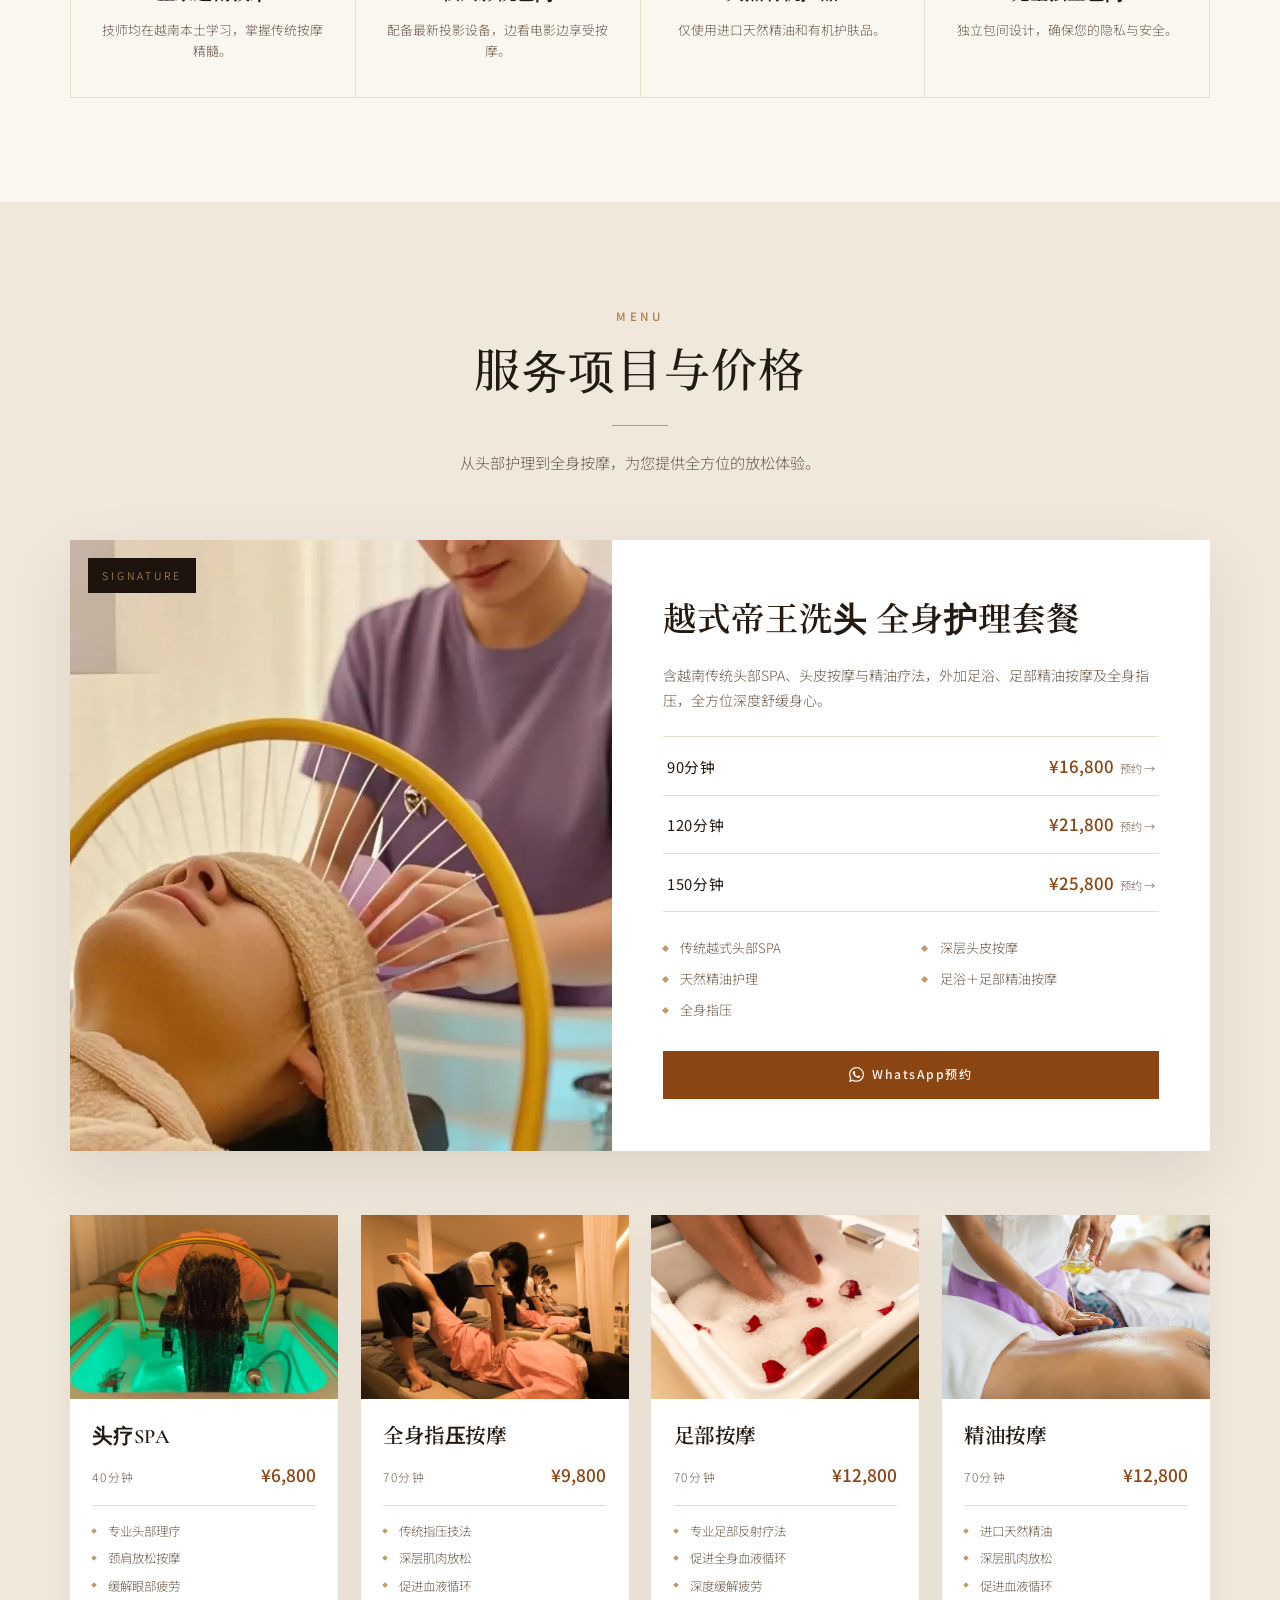
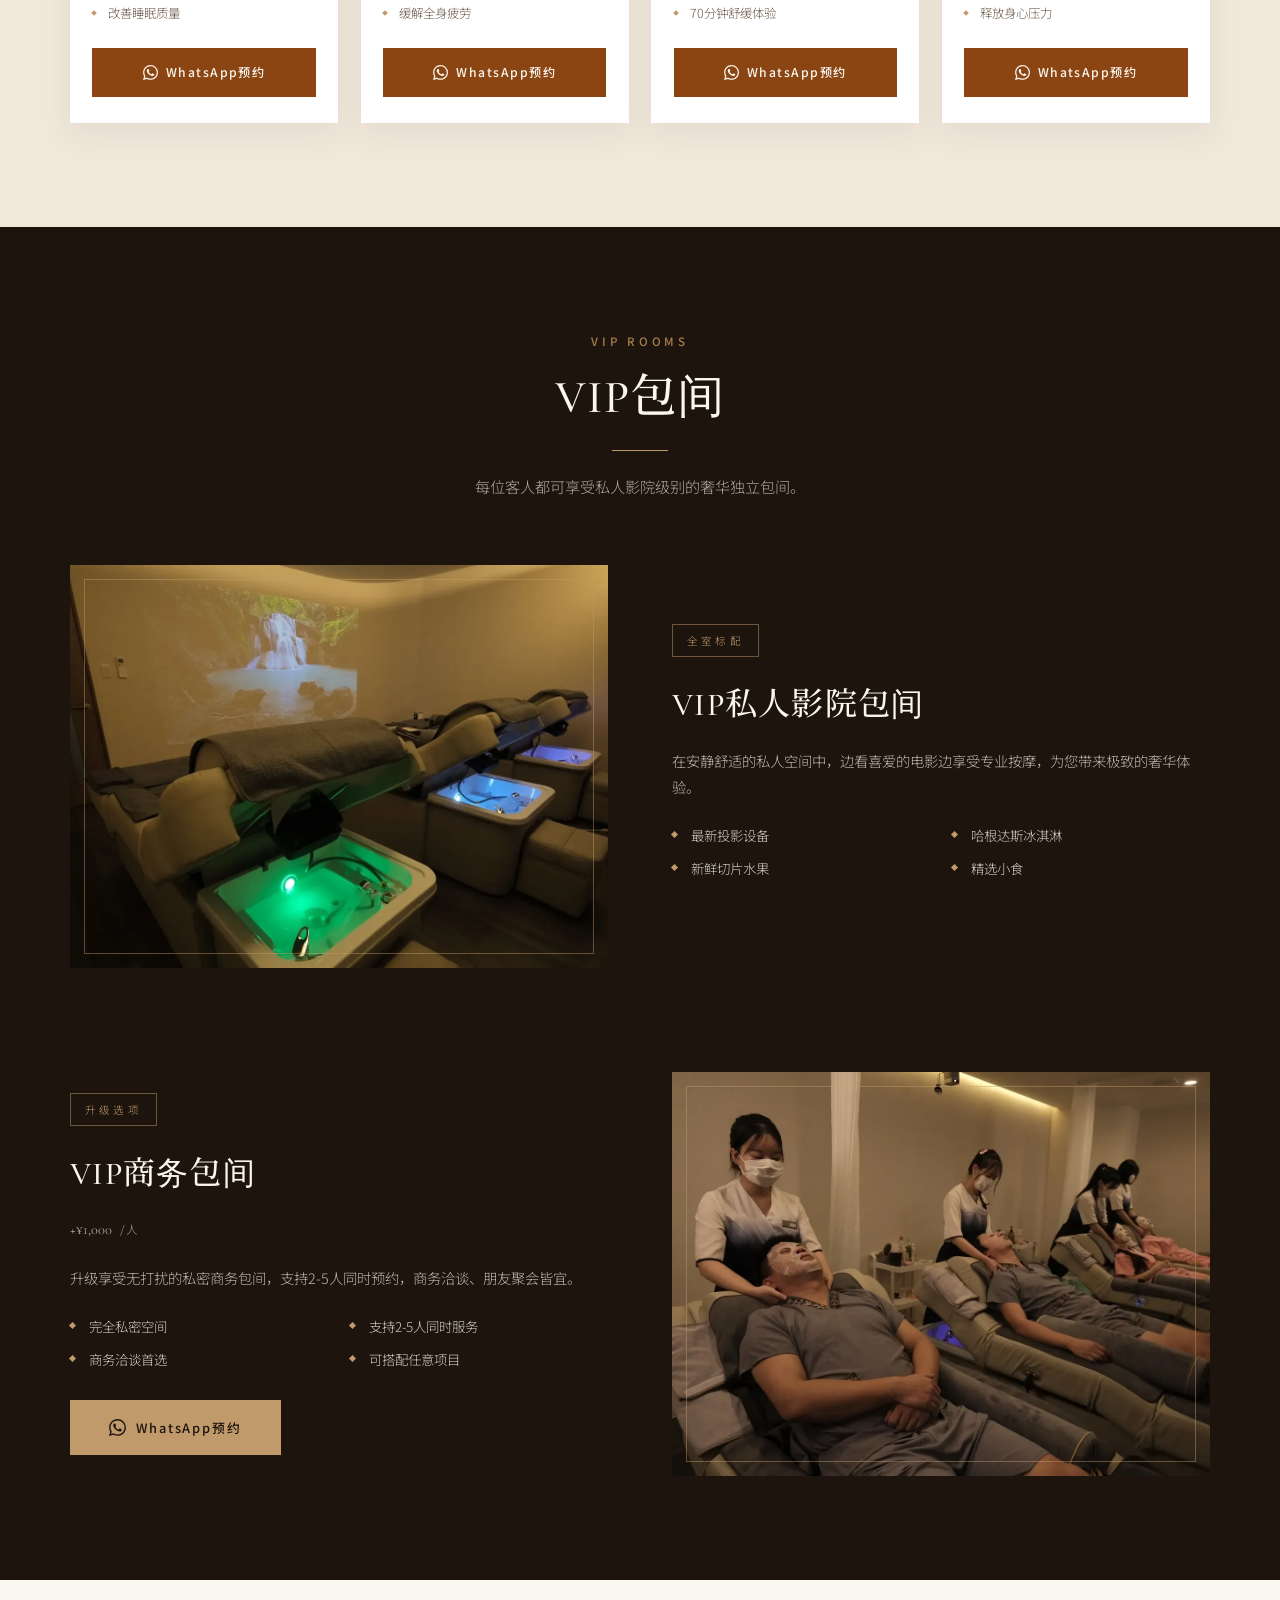
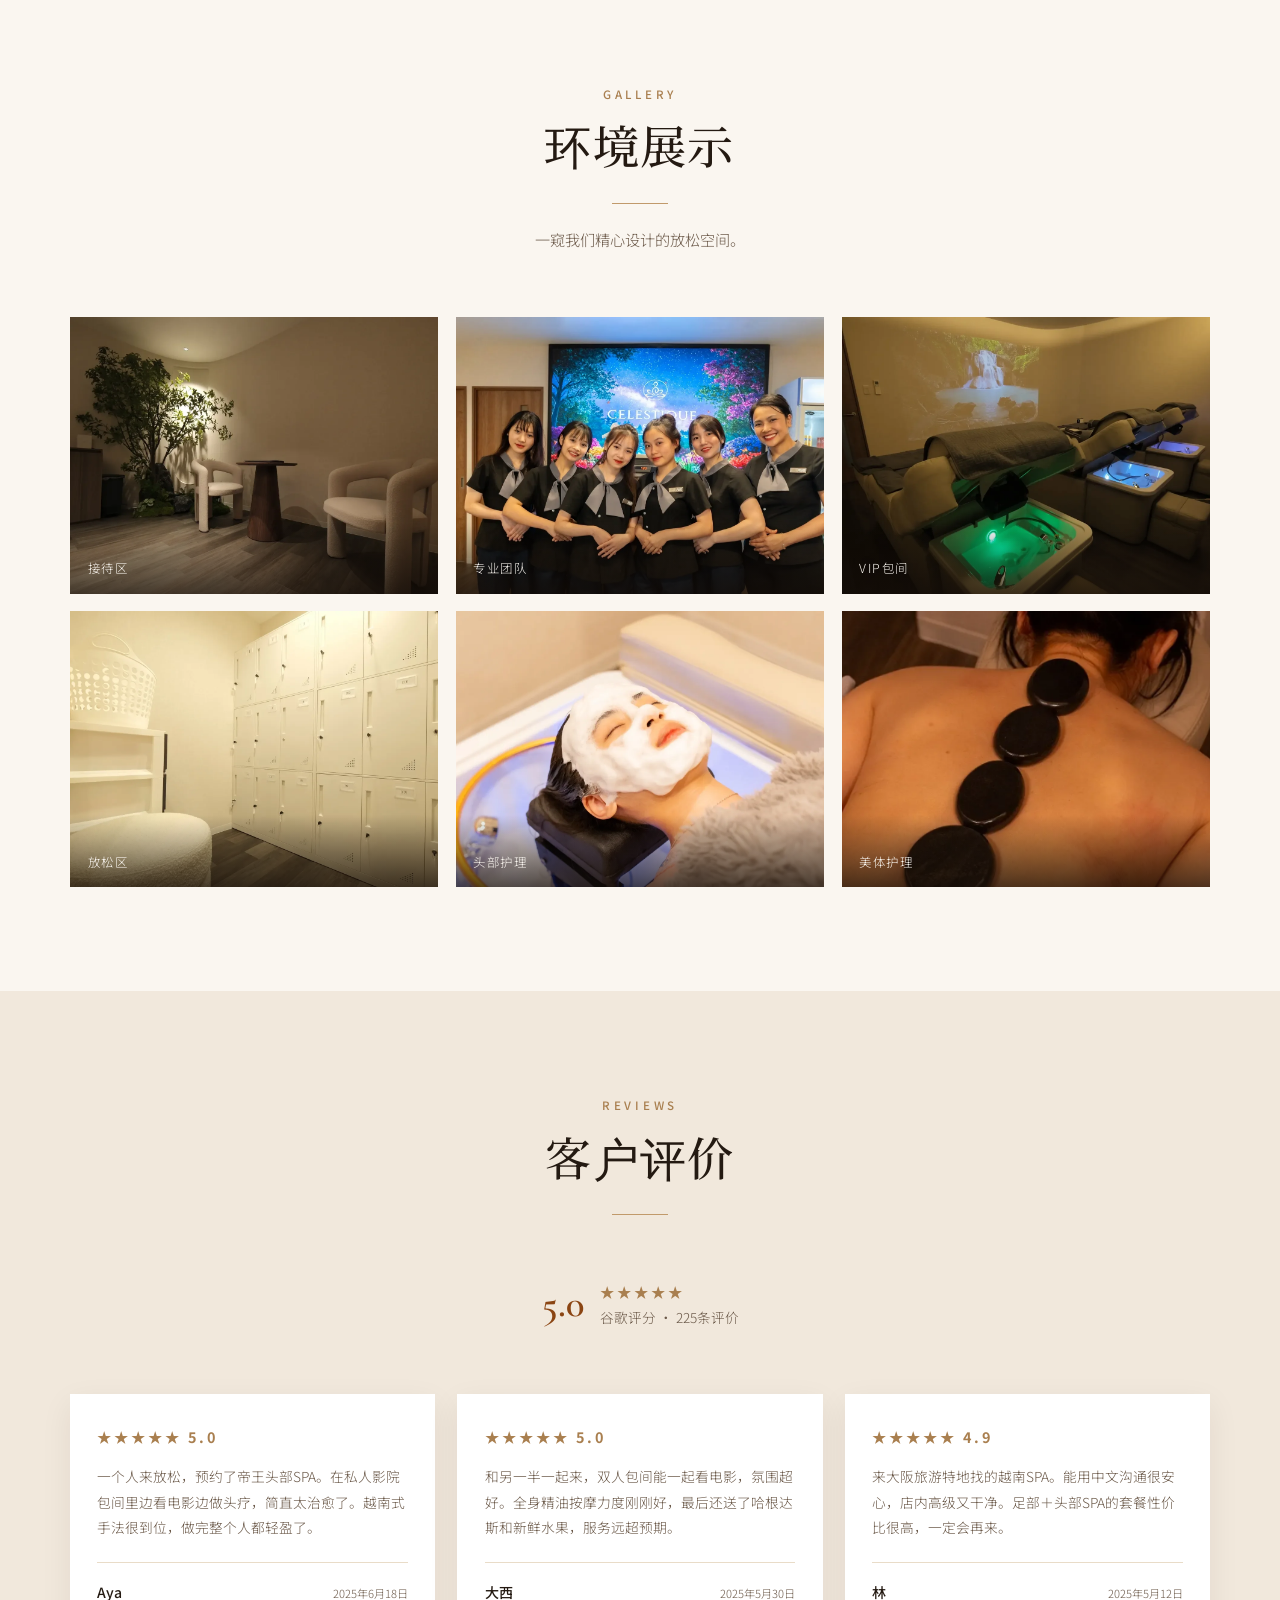
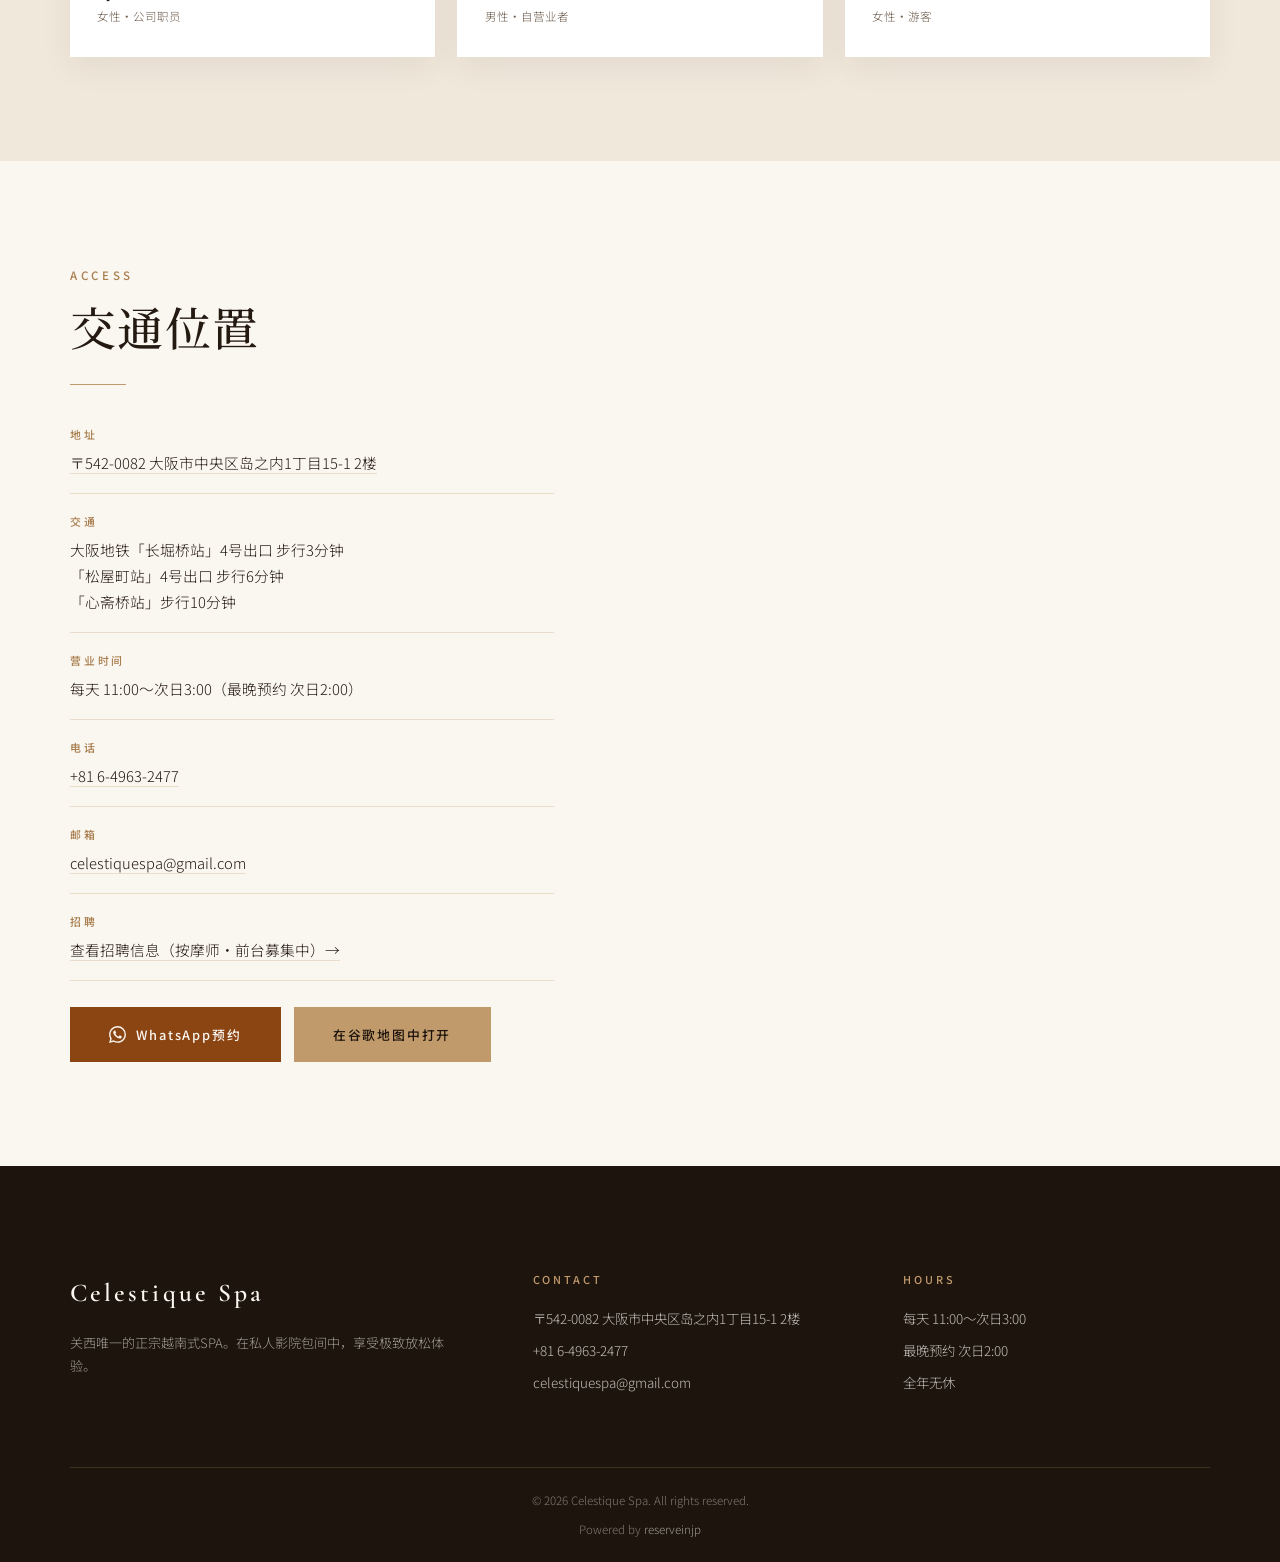
==== commit 074a2249: "Move recruitment entry into the Access section; remove footer Careers column Co-Authored-By: Claude " ====
--- a/cn/index.html
+++ b/cn/index.html
@@ -354,6 +354,11 @@
               <h4>邮箱</h4>
               <p><a href="mailto:celestiquespa@gmail.com">celestiquespa@gmail.com</a></p>
             </div>
+            <div class="access-item">
+              <h4>招聘</h4>
+              <p><a href="../recruit.html?lang=cn">查看招聘信息（按摩师・前台募集中）→</a></p>
+            </div>
+
             <div class="access-cta">
               <a href="../booking.html" class="btn btn-dark"><svg viewBox="0 0 24 24" xmlns="http://www.w3.org/2000/svg"><path d="M17.472 14.382c-.297-.149-1.758-.867-2.03-.967-.273-.099-.471-.148-.67.15-.197.297-.767.966-.94 1.164-.173.199-.347.223-.644.075-.297-.15-1.255-.463-2.39-1.475-.884-.788-1.48-1.761-1.653-2.059-.173-.297-.018-.458.13-.606.134-.133.298-.347.446-.52.149-.174.198-.298.298-.497.099-.198.05-.371-.025-.52-.075-.149-.669-1.612-.916-2.207-.242-.579-.487-.5-.669-.51-.173-.008-.371-.01-.57-.01-.198 0-.52.074-.792.372-.272.297-1.04 1.016-1.04 2.479 0 1.462 1.065 2.875 1.213 3.074.149.198 2.096 3.2 5.077 4.487.709.306 1.262.489 1.694.625.712.227 1.36.195 1.871.118.571-.085 1.758-.719 2.006-1.413.248-.694.248-1.289.173-1.413-.074-.124-.272-.198-.57-.347m-5.421 7.403h-.004a9.87 9.87 0 01-5.031-1.378l-.361-.214-3.741.982.998-3.648-.235-.374a9.86 9.86 0 01-1.51-5.26c.001-5.45 4.436-9.884 9.888-9.884 2.64 0 5.122 1.03 6.988 2.898a9.825 9.825 0 012.893 6.994c-.003 5.45-4.437 9.884-9.885 9.884m8.413-18.297A11.815 11.815 0 0012.05 0C5.495 0 .16 5.335.157 11.892c0 2.096.547 4.142 1.588 5.945L.057 24l6.305-1.654a11.882 11.882 0 005.683 1.448h.005c6.554 0 11.89-5.335 11.893-11.893a11.821 11.821 0 00-3.48-8.413Z"/></svg> WhatsApp预约</a>
               <a href="https://maps.app.goo.gl/tpL7jkPrLn7CtPPL7" target="_blank" rel="noopener noreferrer" class="btn btn-gold">在谷歌地图中打开</a>
@@ -390,12 +395,6 @@
             <li>全年无休</li>
           </ul>
         </div>
-        <div>
-          <h4>招聘</h4>
-          <ul>
-            <li><a href="../recruit.html?lang=cn">诚聘英才 →</a></li>
-          </ul>
-        </div>
       </div>
       <div class="footer-bottom"><p>&copy; 2026 Celestique Spa. All rights reserved.</p>
         <p>Powered by <a href="https://reserveinjp.com/" target="_blank" rel="noopener">reserveinjp</a></p>
--- a/styles.css
+++ b/styles.css
@@ -1068,7 +1068,7 @@
 
 .footer-grid {
   display: grid;
-  grid-template-columns: 1.3fr 1fr 1fr 1fr;
+  grid-template-columns: 1.3fr 1fr 1fr;
   gap: clamp(2rem, 5vw, 4rem);
   padding-bottom: var(--space-xl);
 }
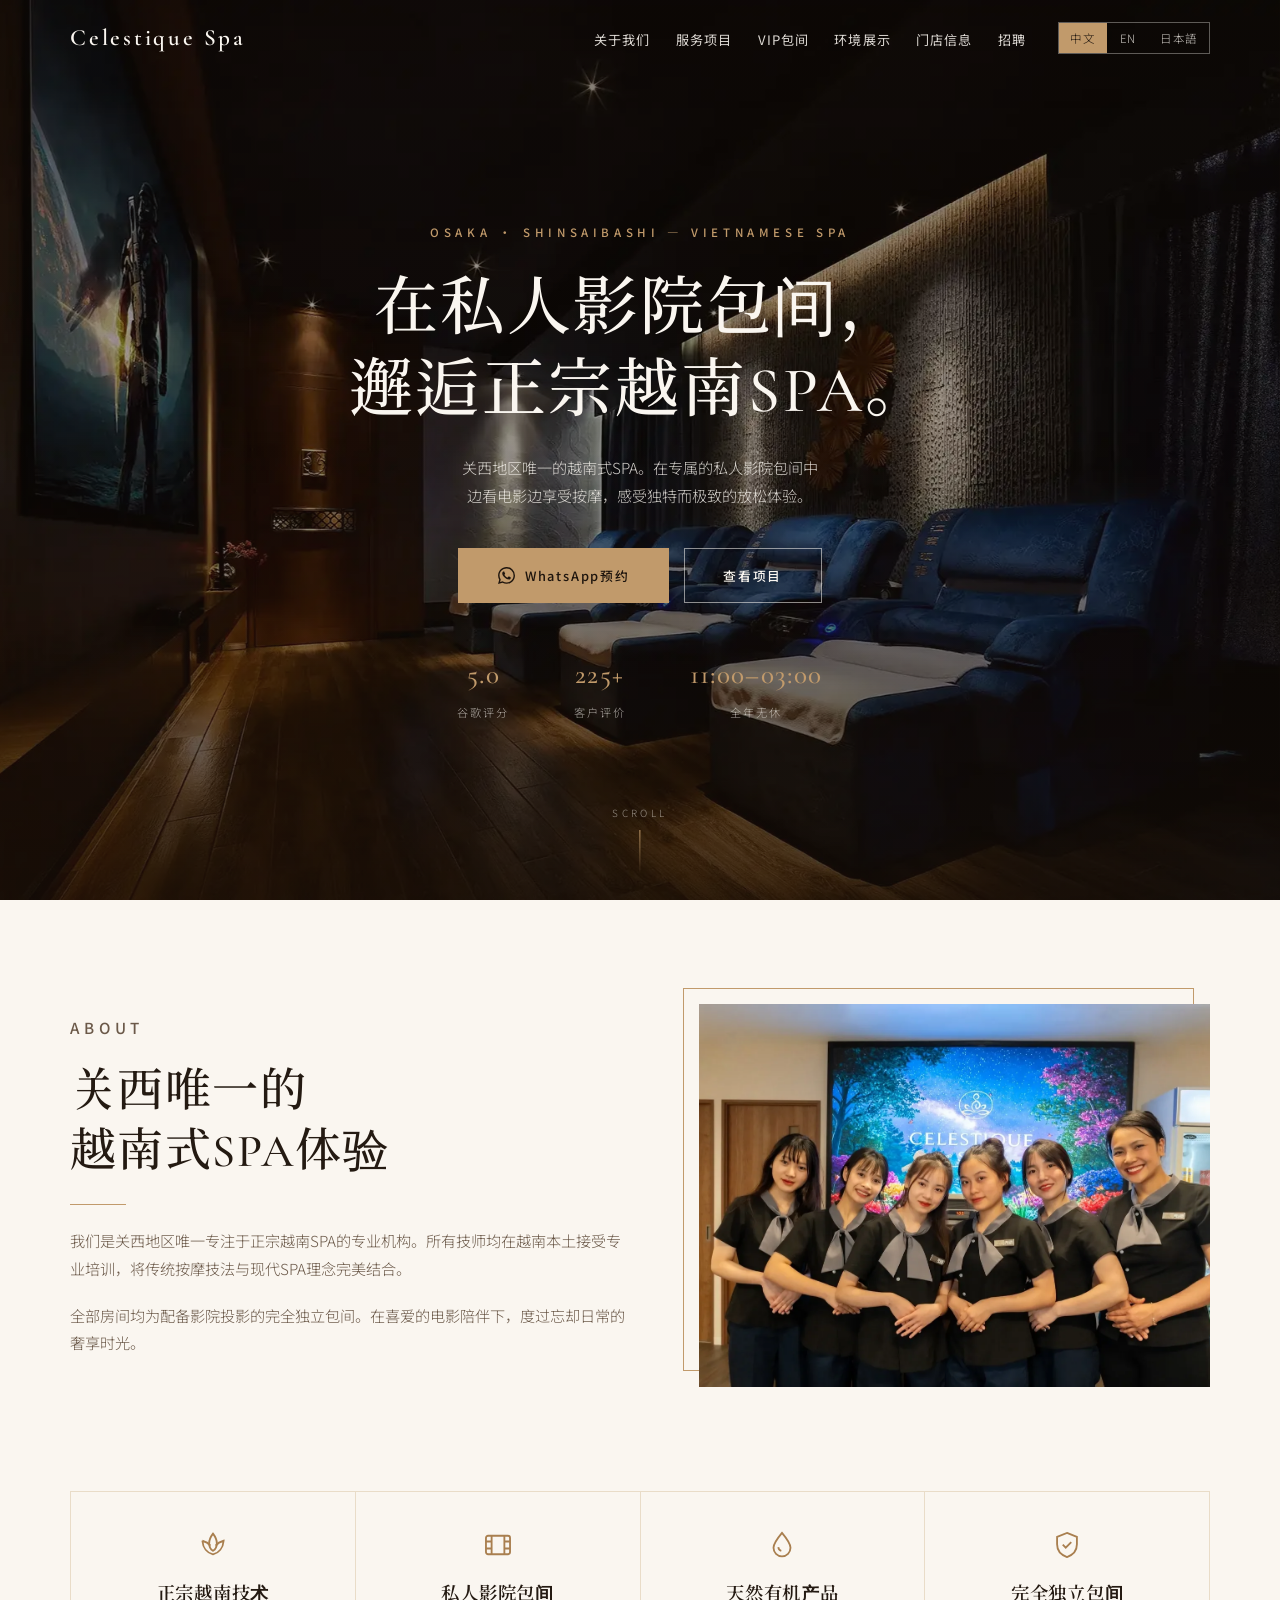
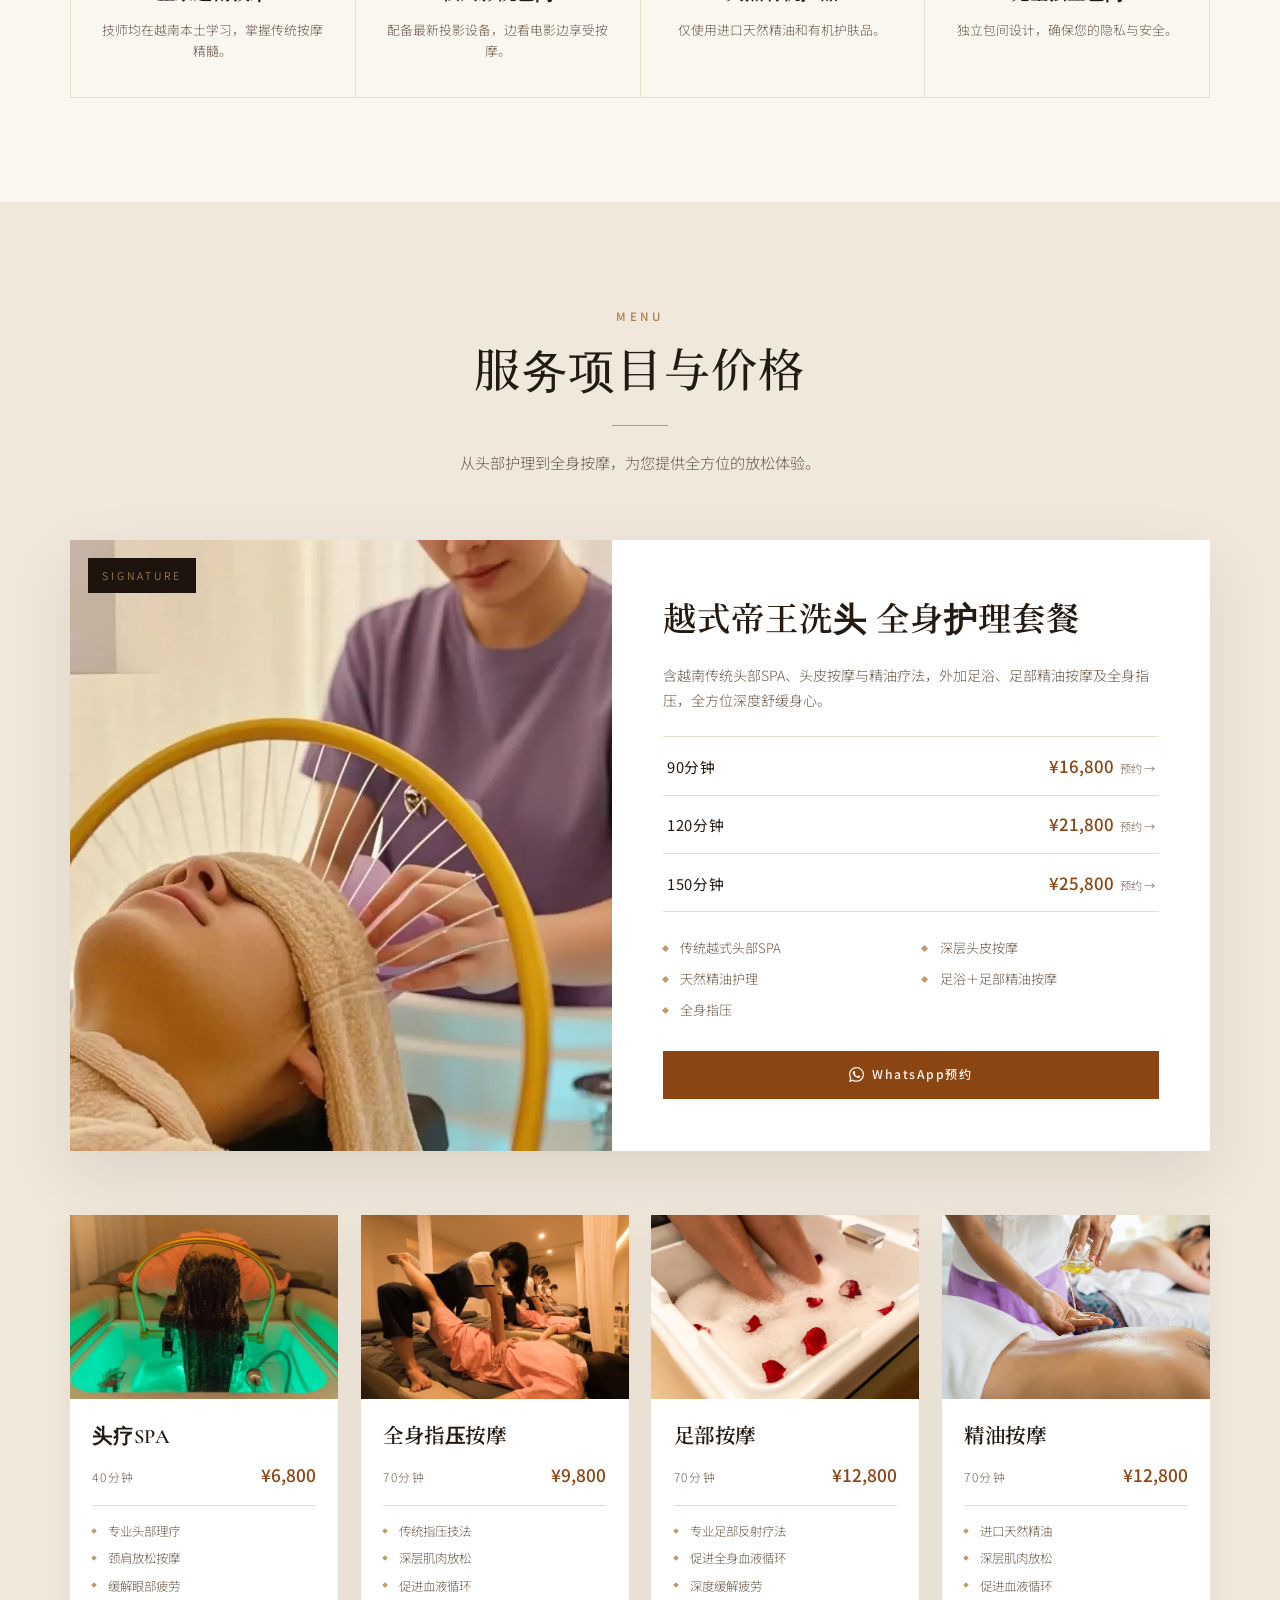
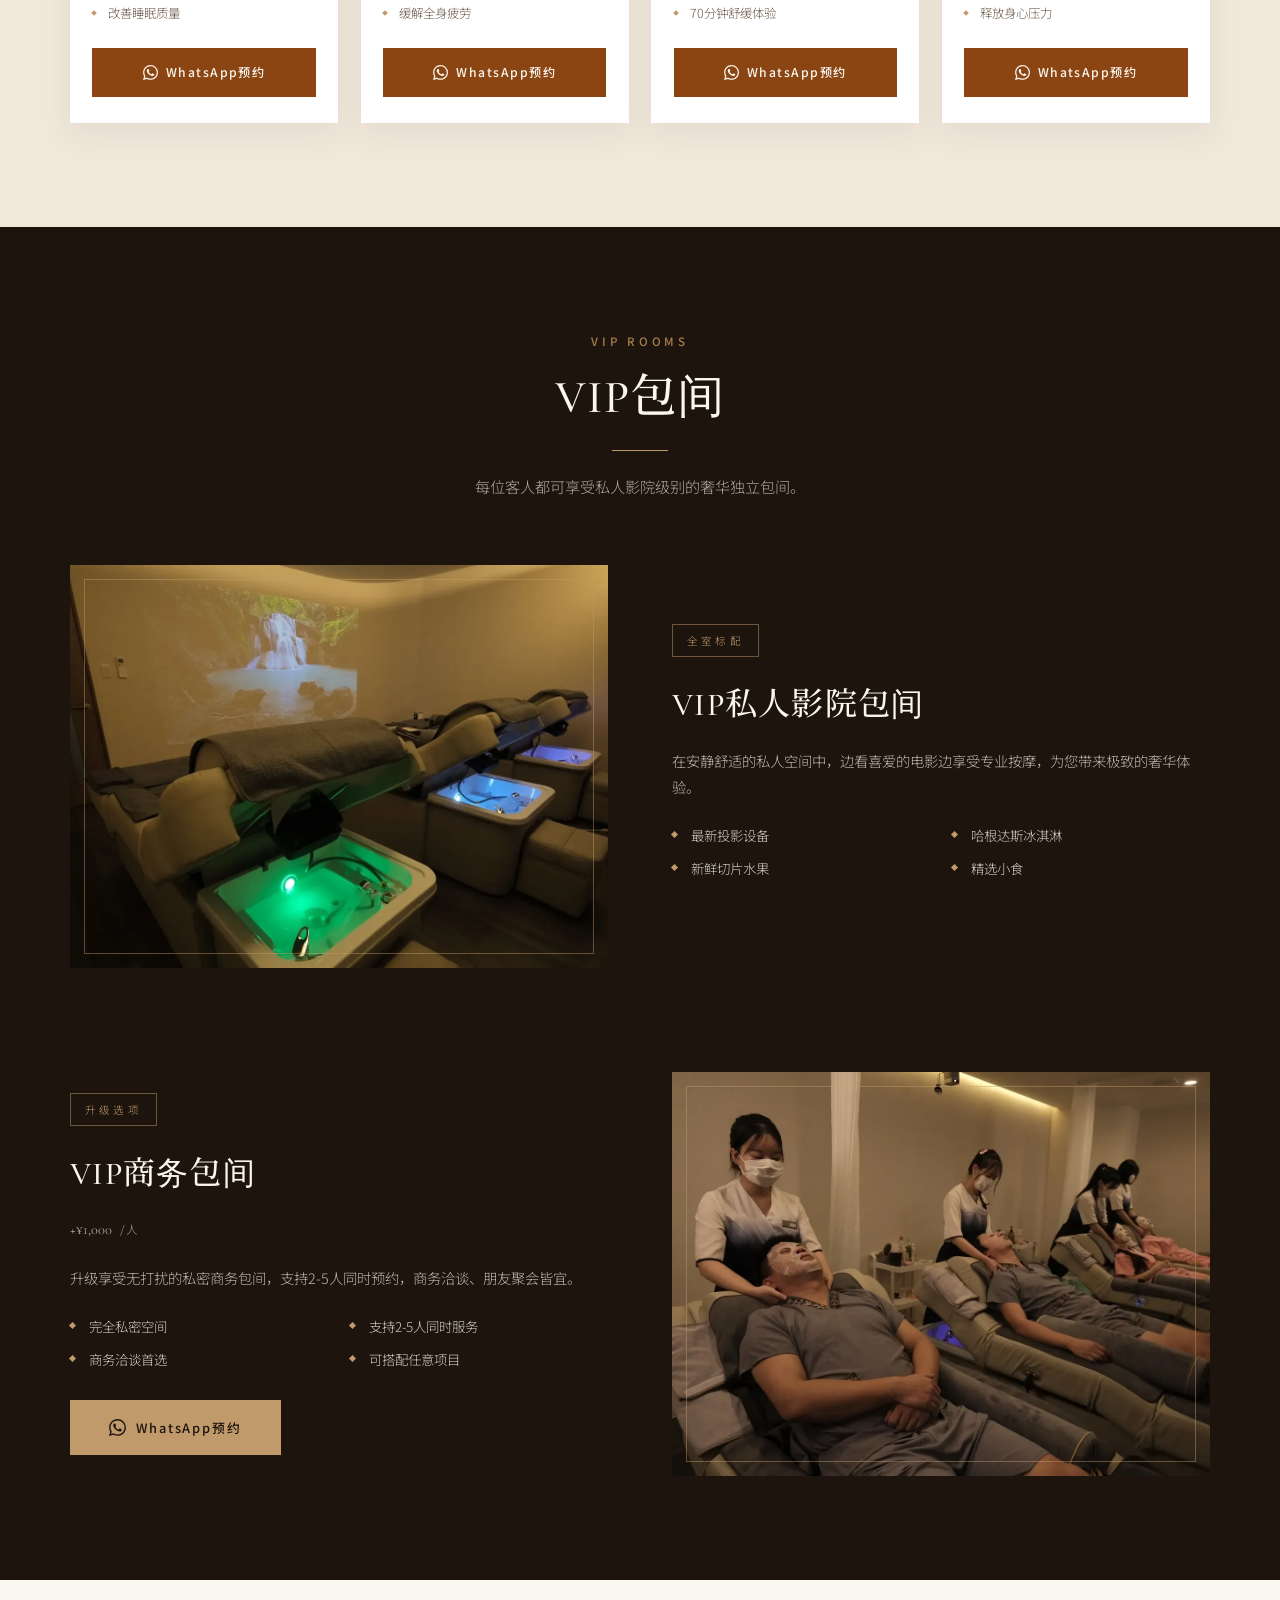
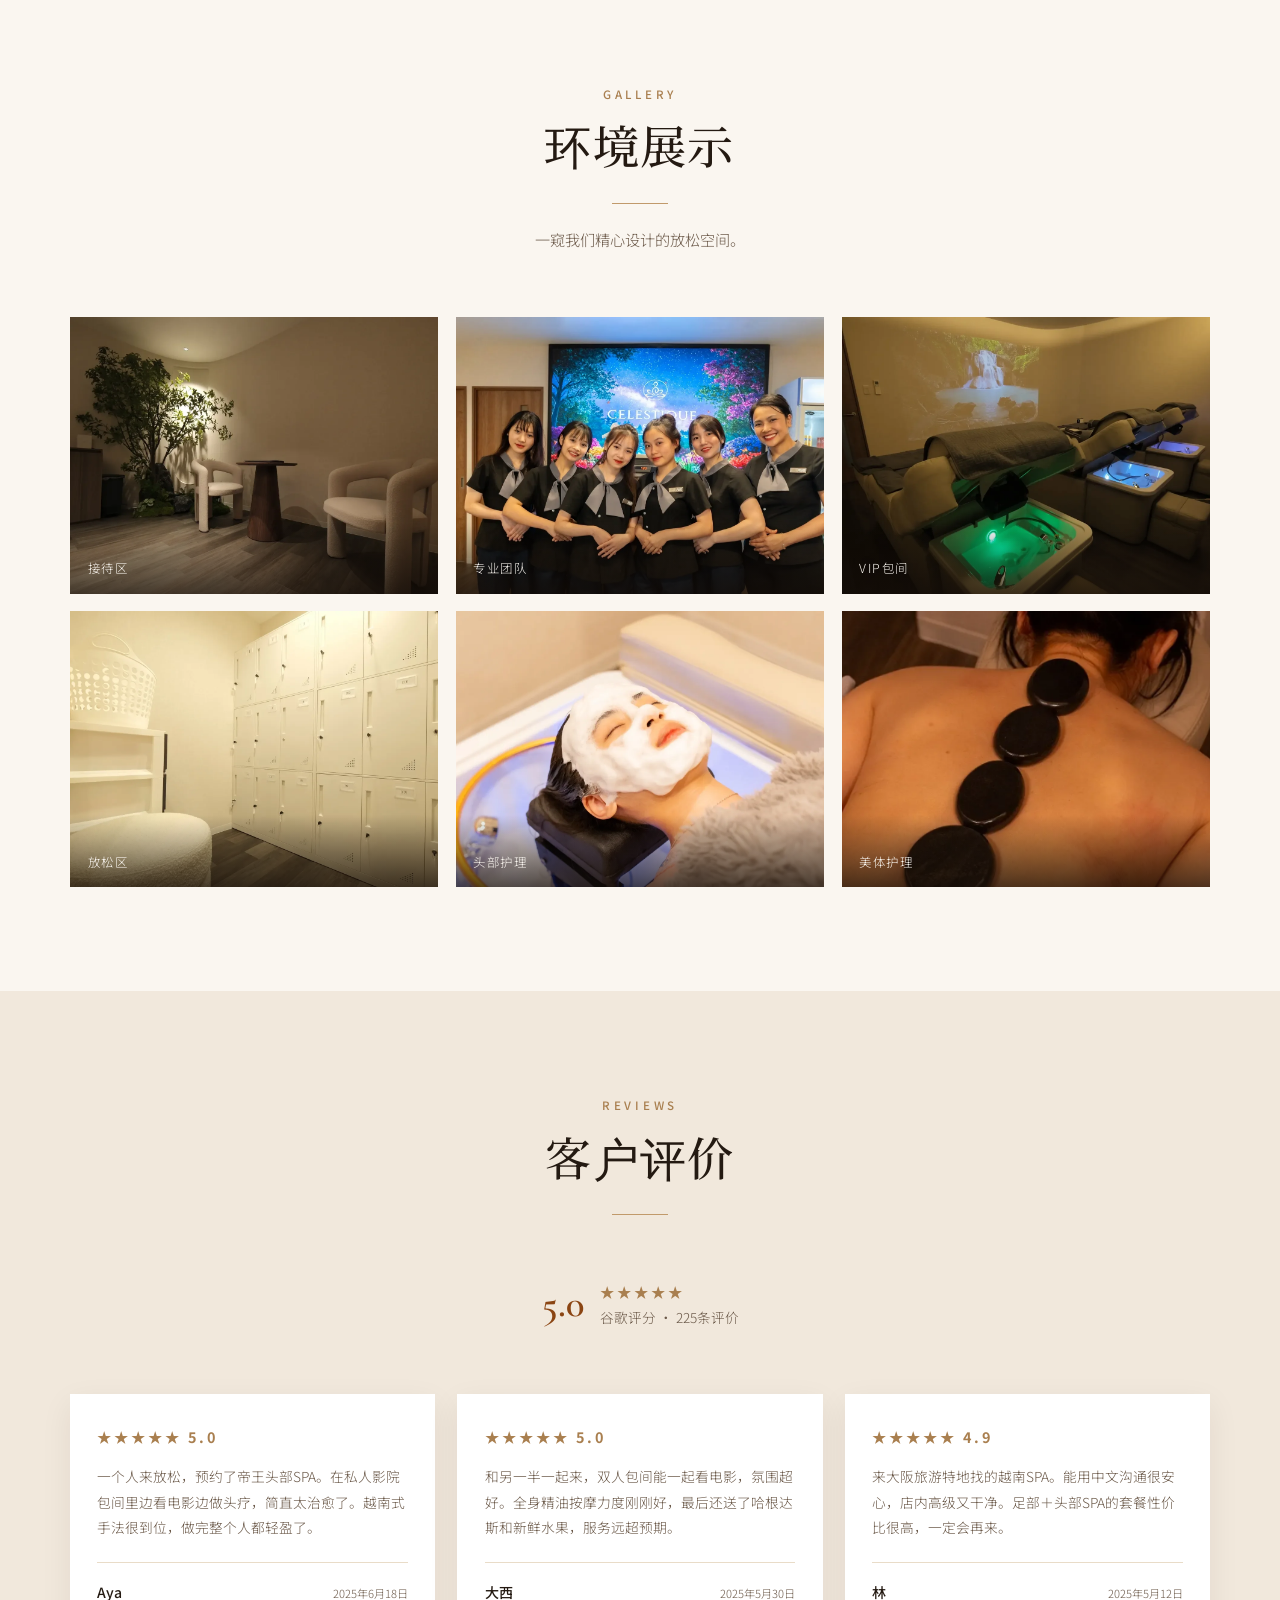
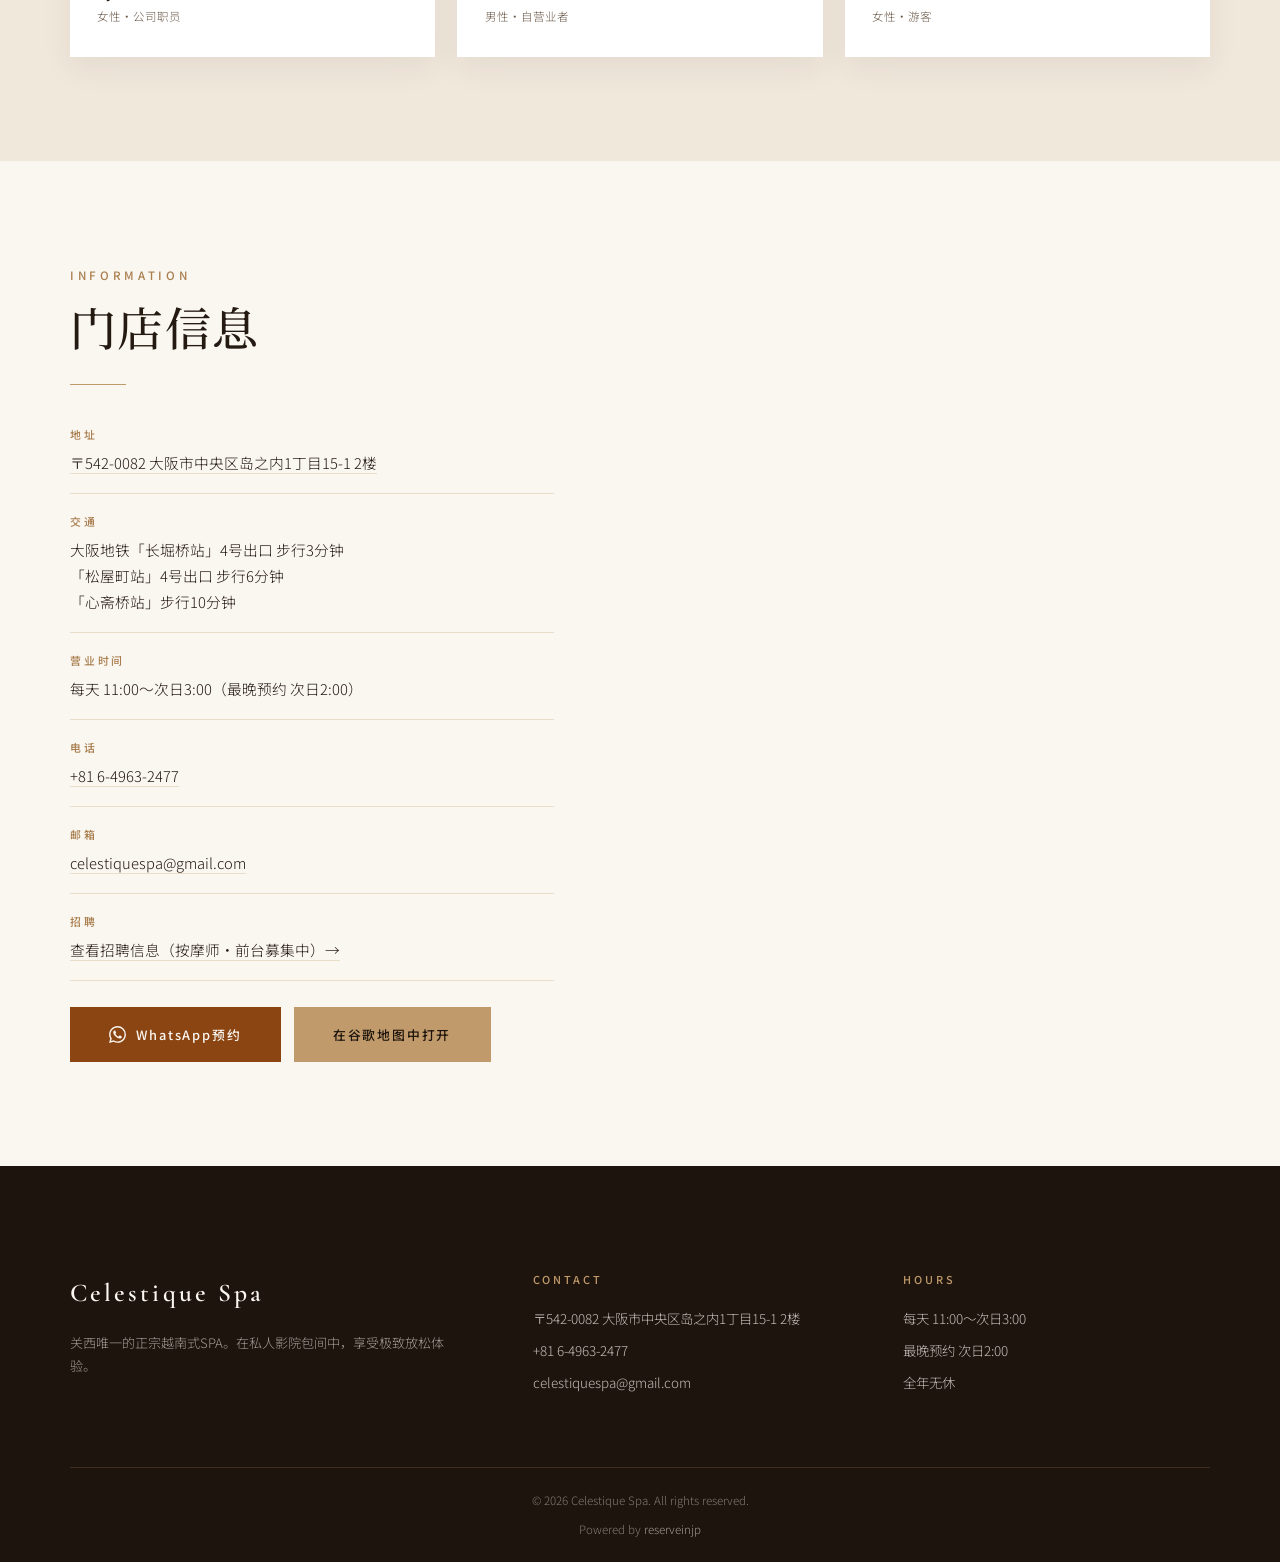
==== commit fd42be4b: "Rename Access section to Store Information (门店信息 / 店舗情報) Co-Authored-By: Claude Opus 4.8 <noreply@an" ====
--- a/cn/index.html
+++ b/cn/index.html
@@ -26,7 +26,7 @@
           <li><a href="#menu">服务项目</a></li>
           <li><a href="#vip">VIP包间</a></li>
           <li><a href="#gallery">环境展示</a></li>
-          <li><a href="#access">交通位置</a></li>
+          <li><a href="#access">门店信息</a></li>
           <li><a href="../recruit.html?lang=cn">招聘</a></li>
         </ul>
         <div class="lang-switch">
@@ -331,8 +331,8 @@
       <div class="container">
         <div class="access-grid">
           <div>
-            <p class="eyebrow">Access</p>
-            <h2 class="section-title">交通位置</h2>
+            <p class="eyebrow">Information</p>
+            <h2 class="section-title">门店信息</h2>
             <div class="gold-rule"></div>
             <div class="access-item">
               <h4>地址</h4>
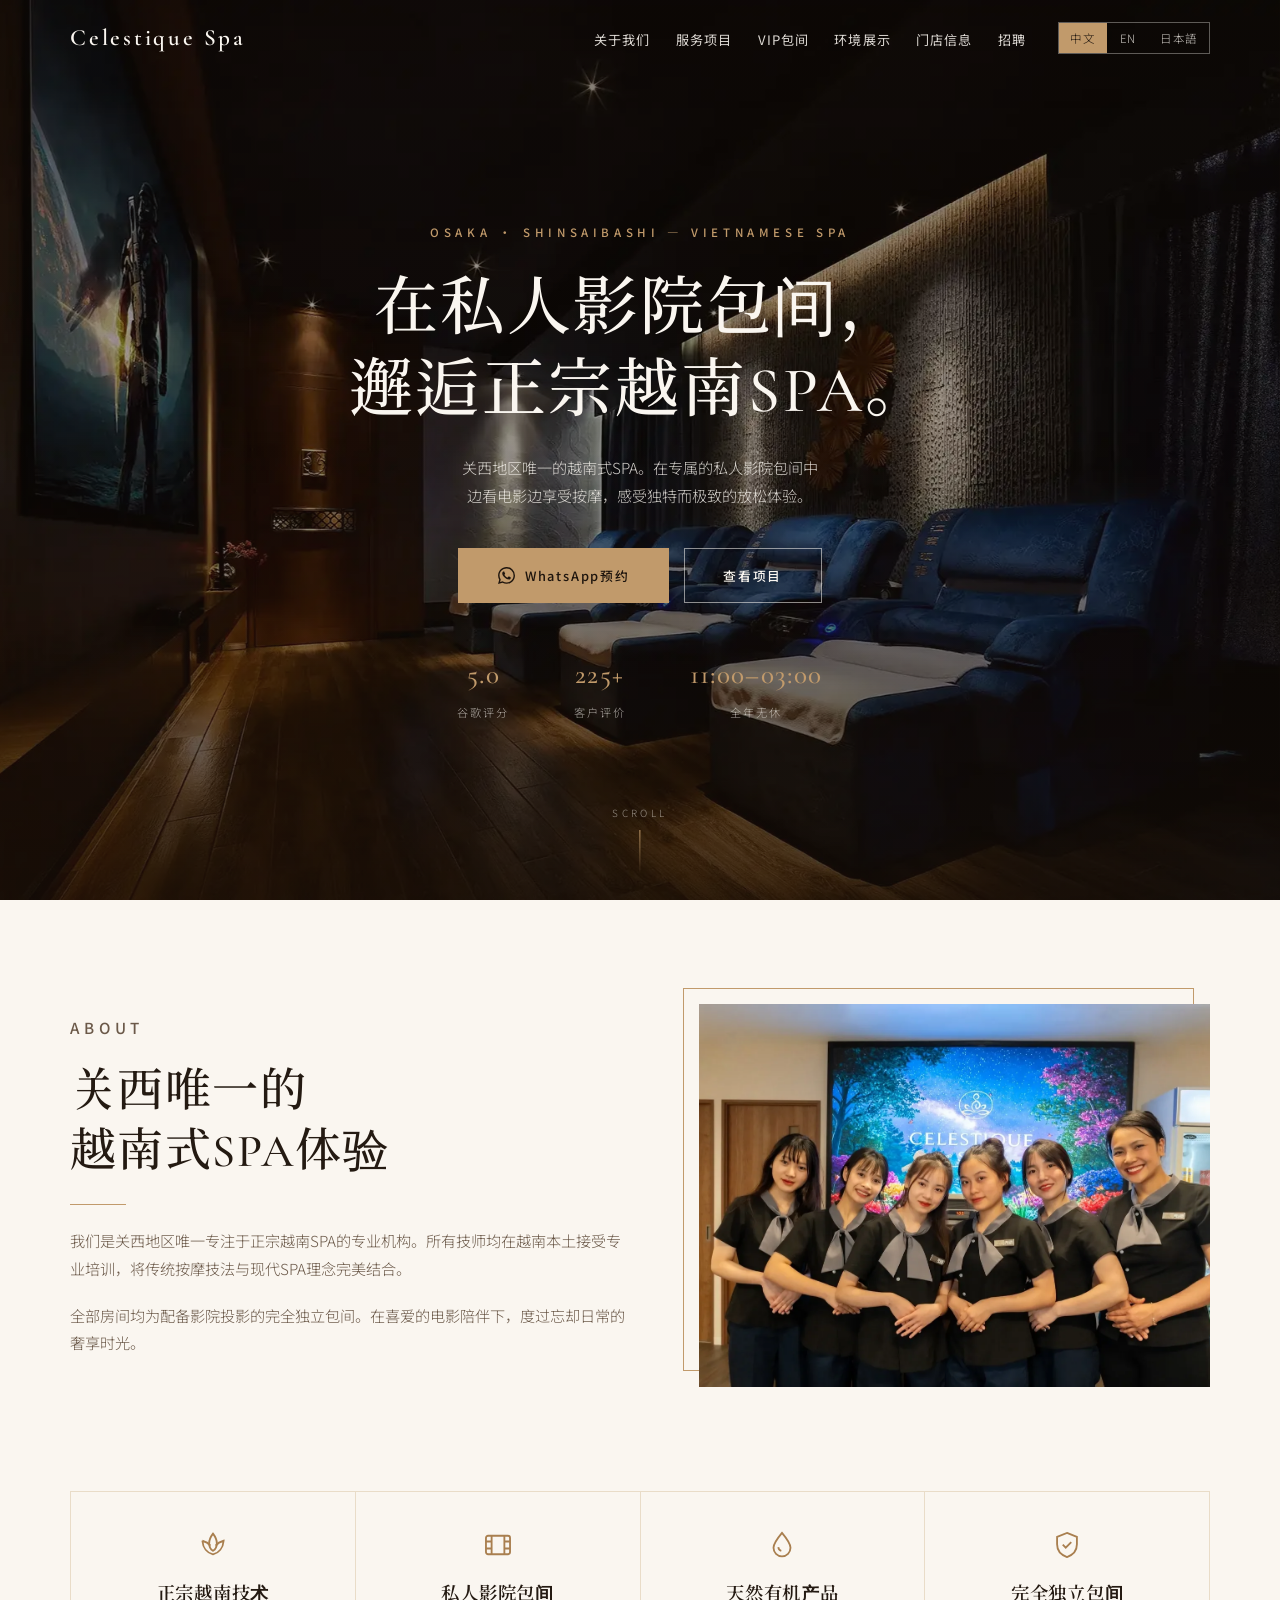
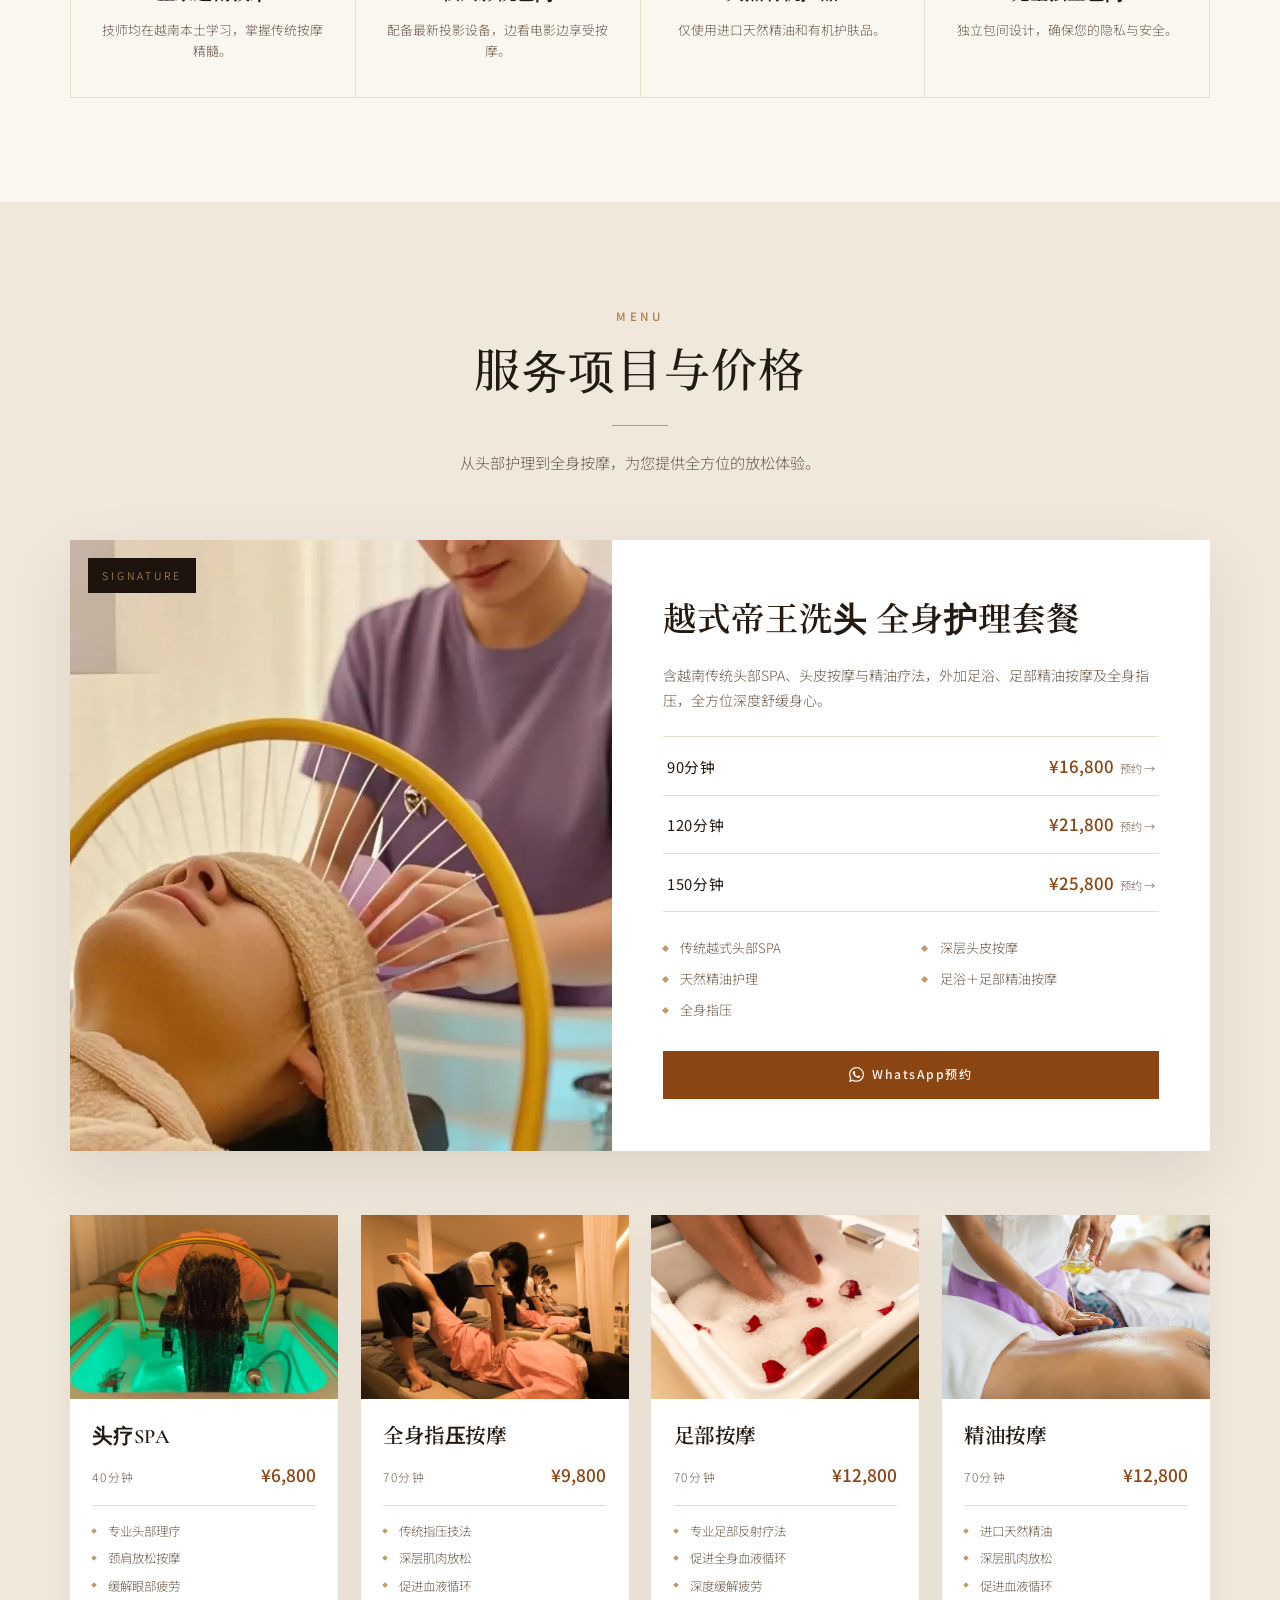
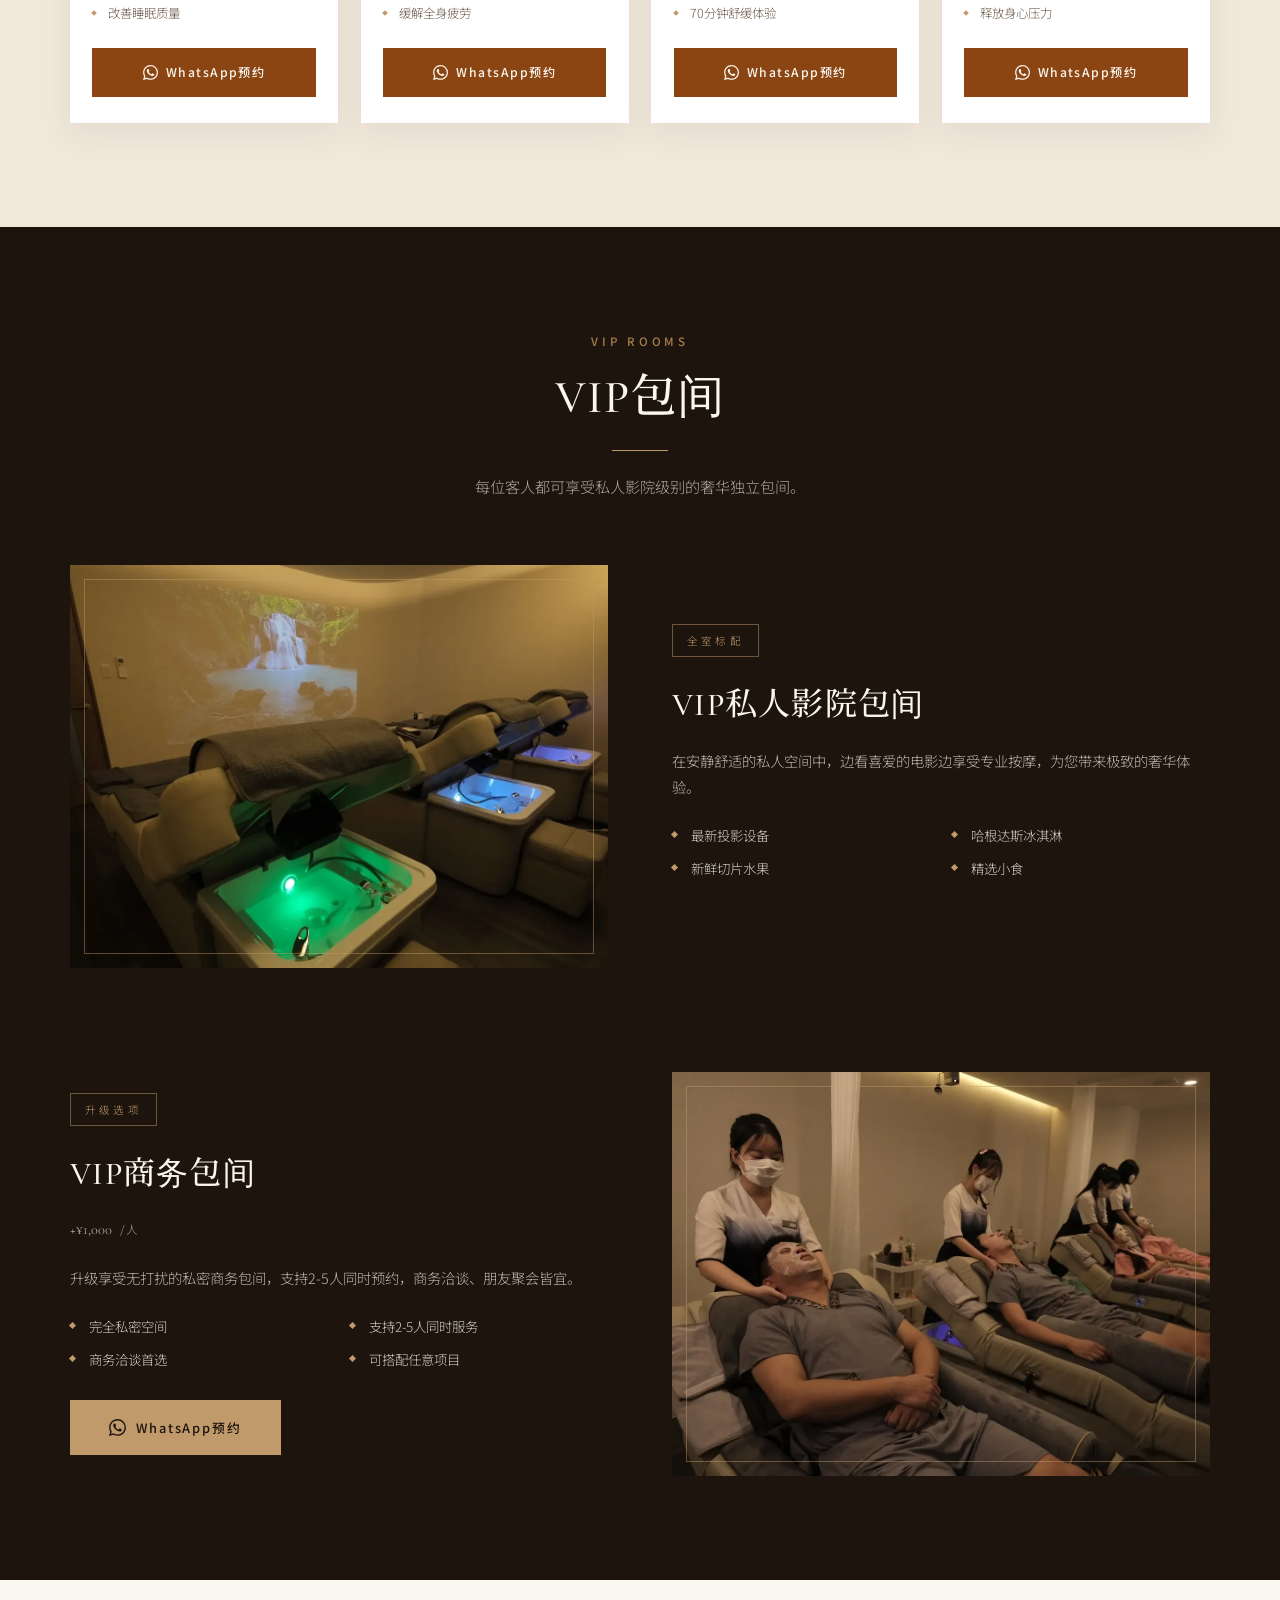
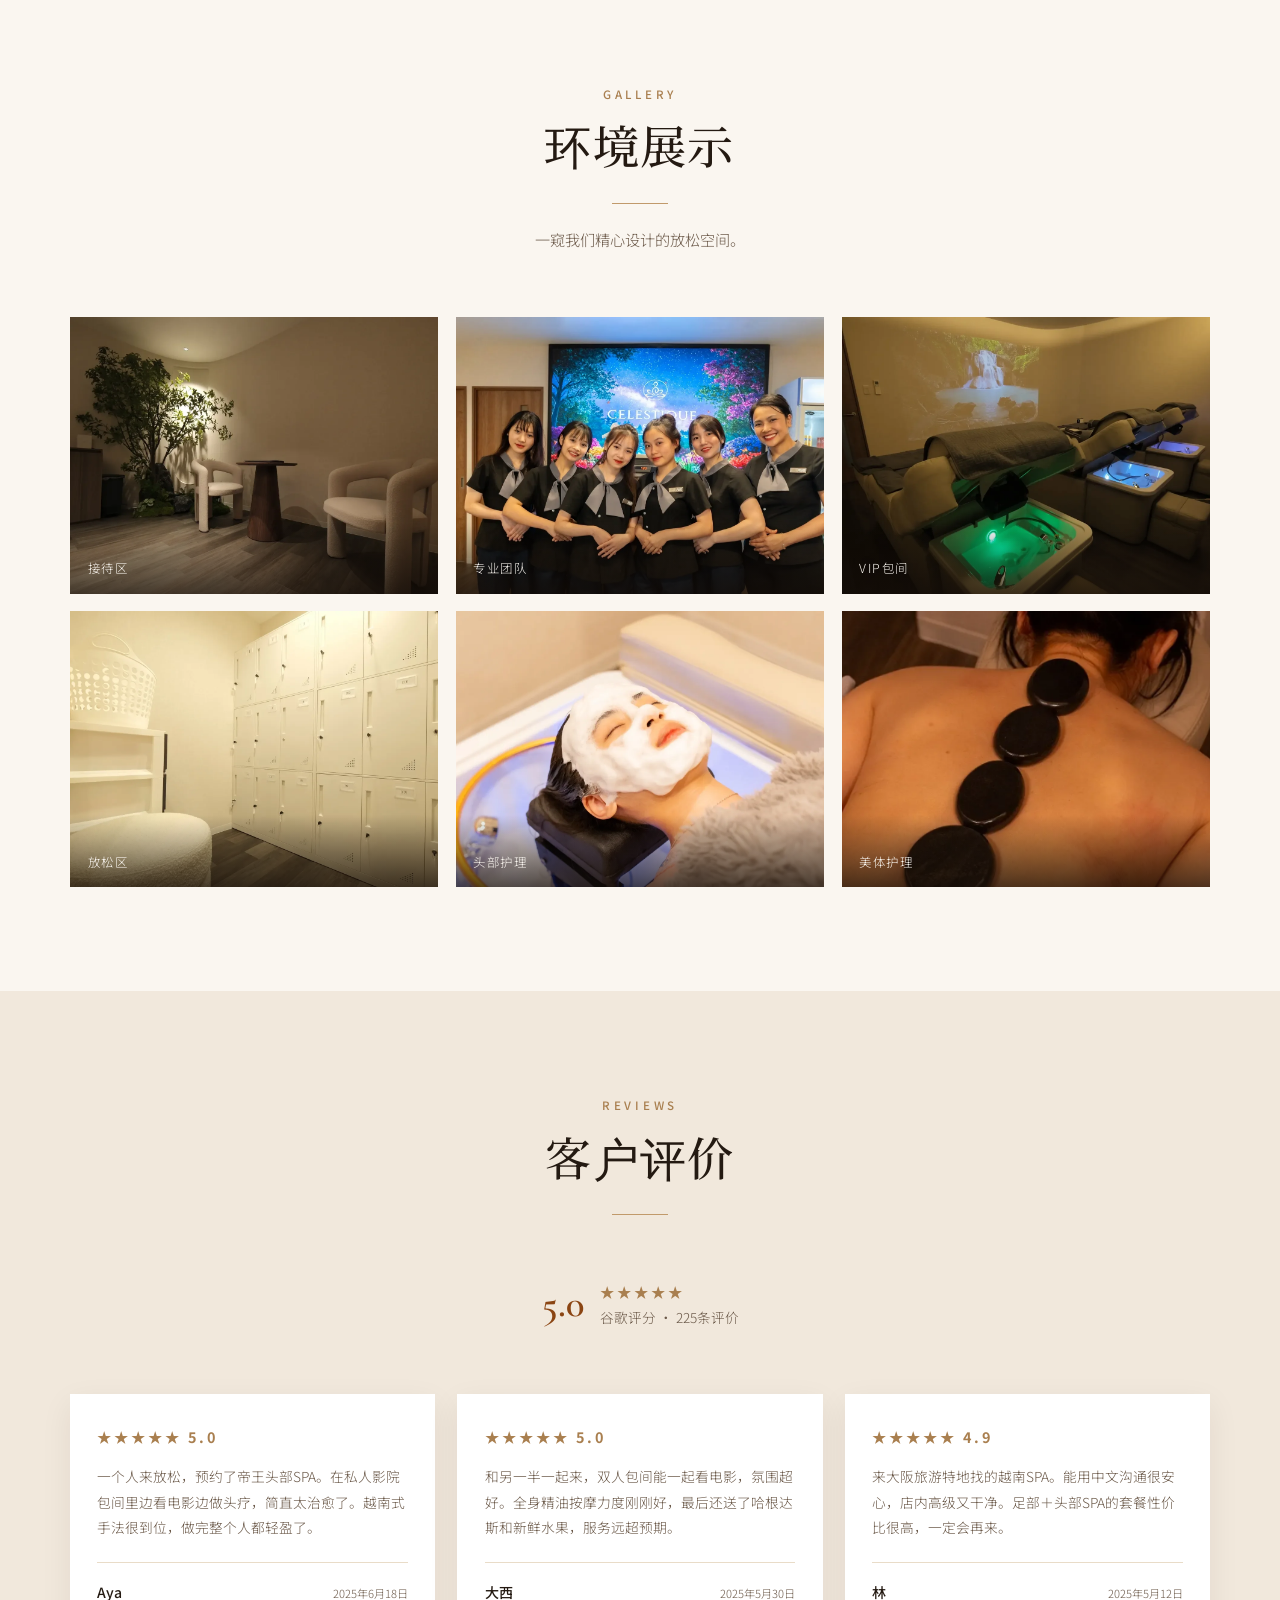
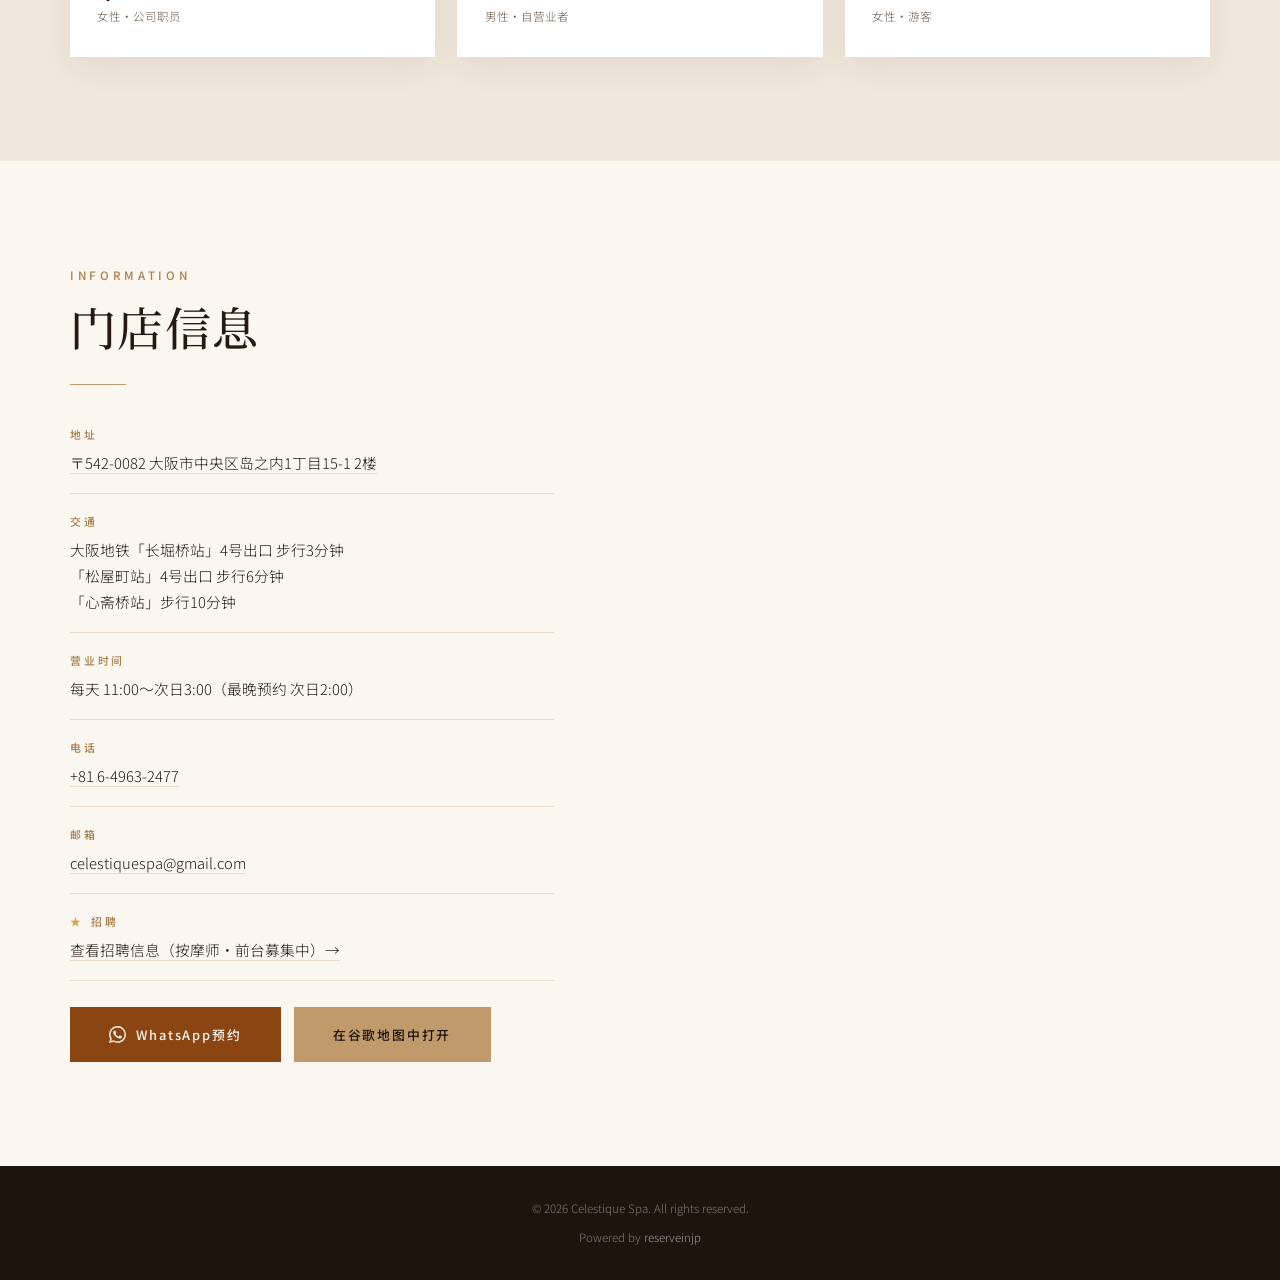
==== commit a50ddded: "Trim footer to copyright only (info duplicated 门店信息); star-highlight recruitment entry Co-Authored-B" ====
--- a/cn/index.html
+++ b/cn/index.html
@@ -355,7 +355,7 @@
               <p><a href="mailto:celestiquespa@gmail.com">celestiquespa@gmail.com</a></p>
             </div>
             <div class="access-item">
-              <h4>招聘</h4>
+              <h4><span class="rec-star">★</span> 招聘</h4>
               <p><a href="../recruit.html?lang=cn">查看招聘信息（按摩师・前台募集中）→</a></p>
             </div>
 
@@ -374,28 +374,6 @@
 
   <footer class="footer">
     <div class="container">
-      <div class="footer-grid">
-        <div class="footer-brand">
-          <span class="logo-en">Celestique Spa</span>
-          <p>关西唯一的正宗越南式SPA。在私人影院包间中，享受极致放松体验。</p>
-        </div>
-        <div>
-          <h4>Contact</h4>
-          <ul>
-            <li>〒542-0082 大阪市中央区岛之内1丁目15-1 2楼</li>
-            <li><a href="tel:+81649632477">+81 6-4963-2477</a></li>
-            <li><a href="mailto:celestiquespa@gmail.com">celestiquespa@gmail.com</a></li>
-          </ul>
-        </div>
-        <div>
-          <h4>Hours</h4>
-          <ul>
-            <li>每天 11:00〜次日3:00</li>
-            <li>最晚预约 次日2:00</li>
-            <li>全年无休</li>
-          </ul>
-        </div>
-      </div>
       <div class="footer-bottom"><p>&copy; 2026 Celestique Spa. All rights reserved.</p>
         <p>Powered by <a href="https://reserveinjp.com/" target="_blank" rel="noopener">reserveinjp</a></p>
       </div>
--- a/styles.css
+++ b/styles.css
@@ -1063,7 +1063,7 @@
 .footer {
   background: var(--dark);
   color: rgba(250, 246, 240, 0.75);
-  padding: var(--space-2xl) 0 0;
+  padding: var(--space-lg) 0;
 }
 
 .footer-grid {
@@ -1105,8 +1105,7 @@
 }
 
 .footer-bottom {
-  border-top: 1px solid rgba(193, 154, 107, 0.2);
-  padding: 1.4rem 0;
+  padding: 0;
   display: flex;
   flex-wrap: wrap;
   flex-direction: column;
@@ -1482,3 +1481,6 @@
   .hero-cta .btn, .access-cta .btn { width: 100%; }
 }
 
+
+/* recruitment highlight (patch) */
+.rec-star { color:#d4a24c; margin-right:.15rem; }
